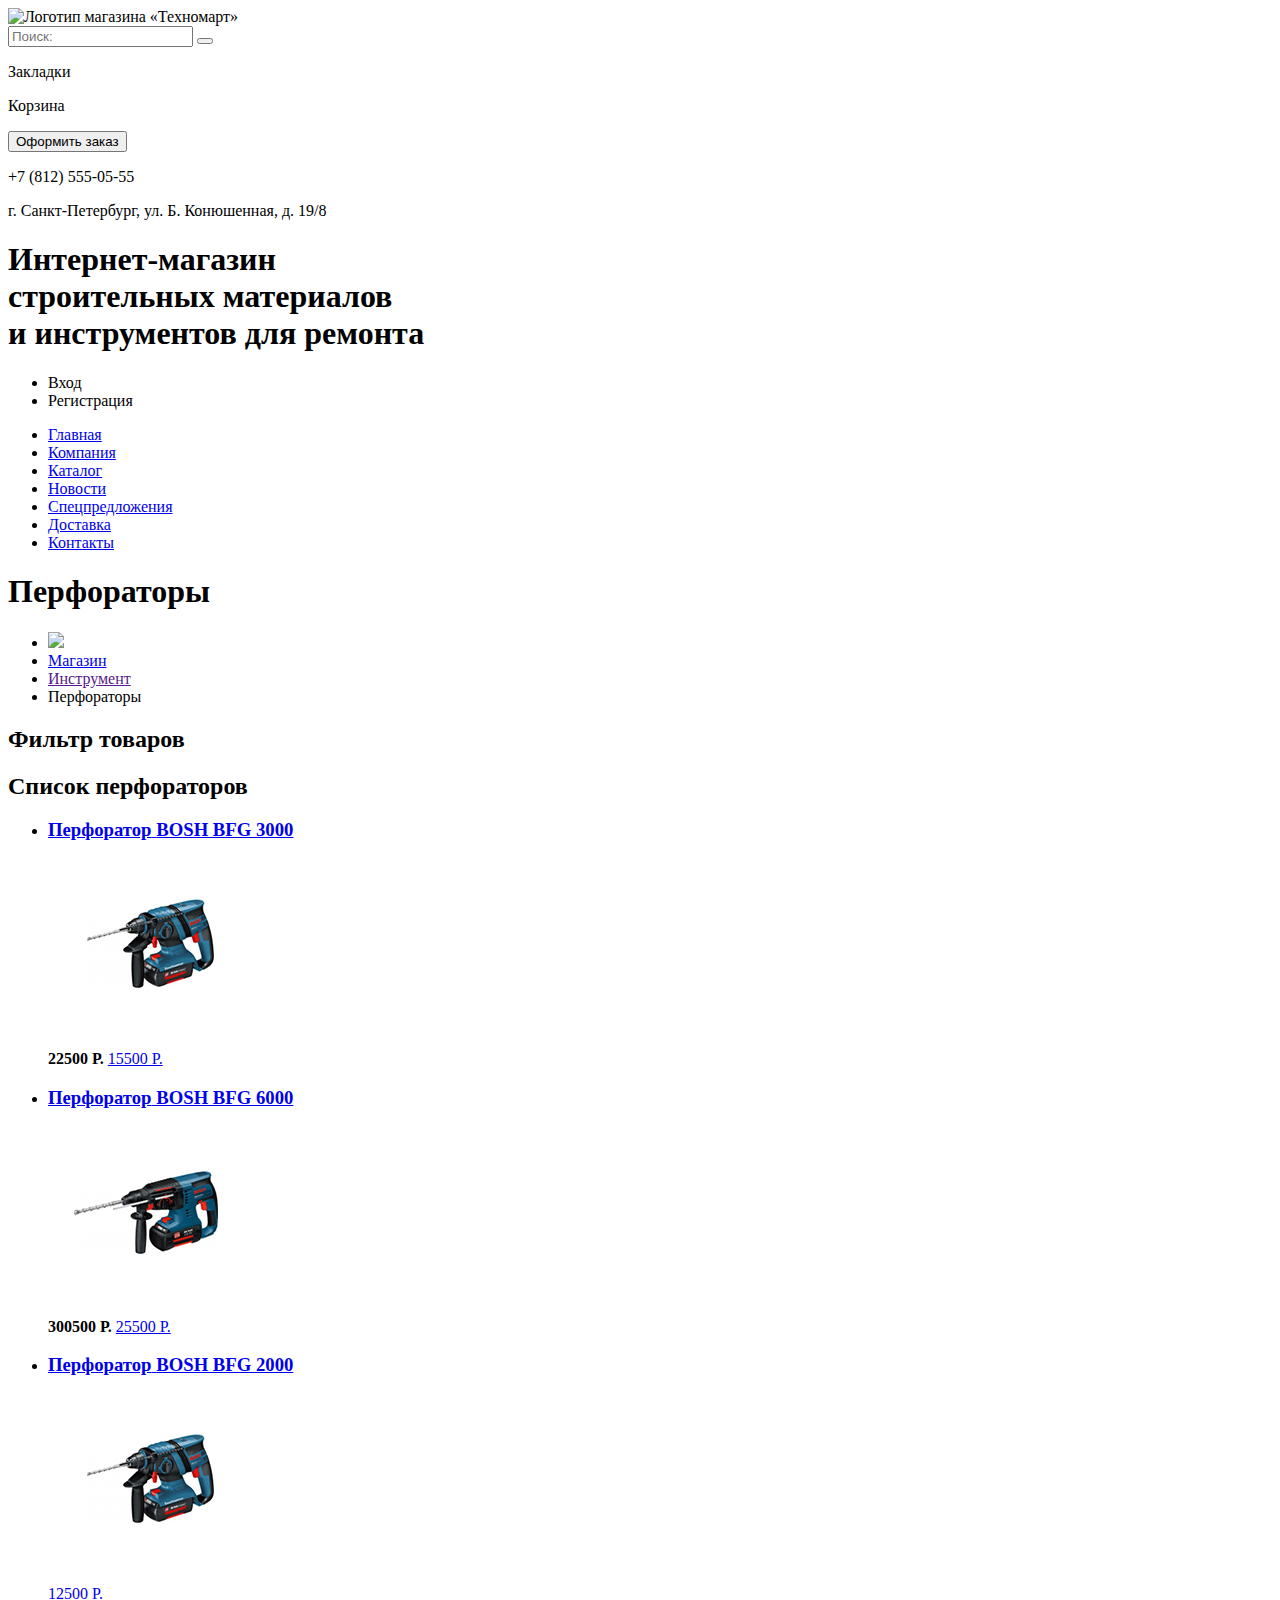
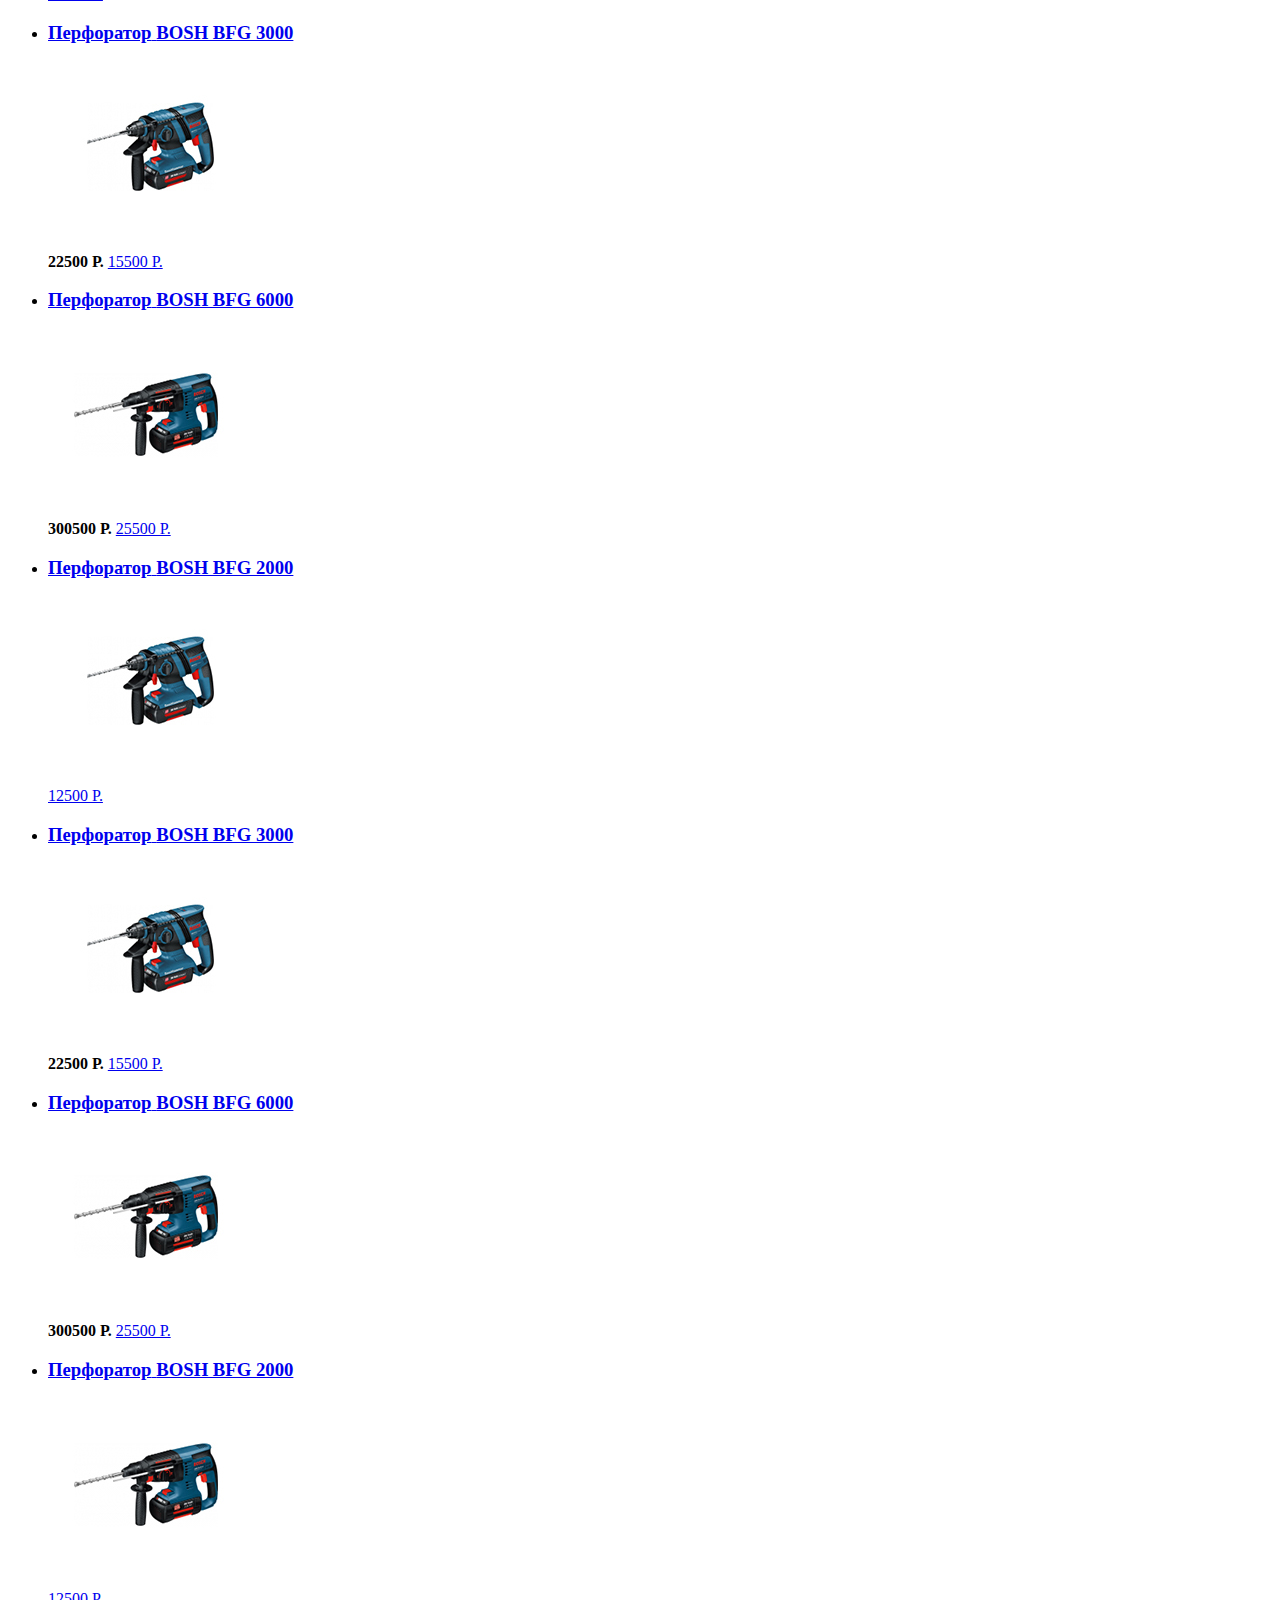
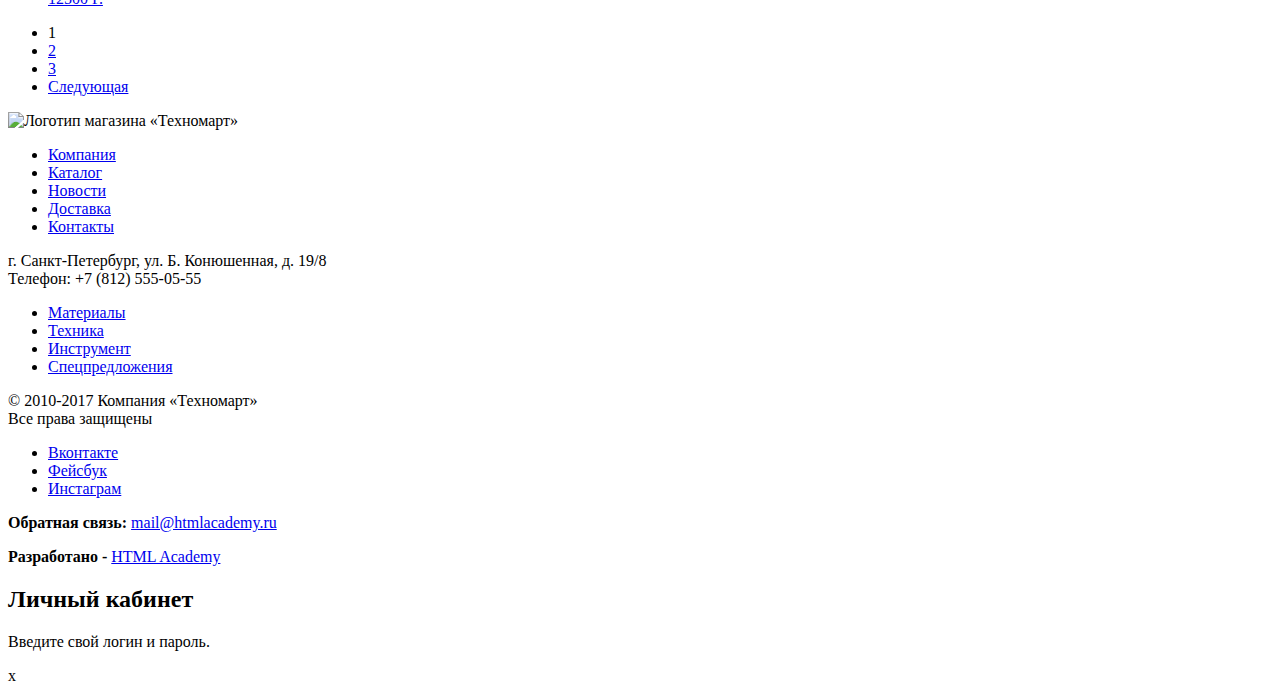
==== catalog.html @ e535b0c1 "Сделал верстку главной и каталога, вытащил изображения из проекта" ====
<!DOCTYPE html>
<html lang="ru">
  <head>
    <meta charset="utf-8">
    <title>HTML Academy: Техномарт</title>
  </head>
  <body>
    <header class="main-header">

      <div class="header-top">
        <a class="main-header-logo">
          <img src="img/index-logo.svg" width="368" height="153" alt="Логотип магазина «Техномарт»">
        </a>
        <form class="search">
          <input type="text" placeholder="Поиск:">
          <button type="submit"></button>
        </form>
        <div class="bookmarks">
          <p>Закладки</p>
        </div>
        <div class="basket">
          <p>Корзина</p>
        </div>
        <div class="order">
          <button>
            Оформить заказ
          </button>
        </div>
      </div>
      <div class="header-bottom">
        <div class="telephone">
          <p>+7 (812) 555-05-55</p>
        </div>
        <div class="address">
          <p>г. Санкт-Петербург, ул. Б. Конюшенная, д. 19/8</p>
        </div>
        <h1 class = "main-header-logo-text">Интернет-магазин<br>строительных материалов<br>и инструментов для ремонта</h1>
        <nav class="main-navigation">
          <ul class="user-navigation">
            <li class="login-link">Вход</li>
            <li class="registration-link">Регистрация</li>
          </ul>
          <ul class="site-navigation">
            <li><a href="index.html">Главная</a></li>
            <li><a href="company.html">Компания</a></li>
            <li><a href="catalog.html">Каталог</a></li>
            <li><a href="news.html">Новости</a></li>
            <li><a href="special-deals.html">Спецпредложения</a></li>
            <li><a href="delivery.html">Доставка</a></li>
            <li><a href="contacts.html">Контакты</a></li>
          </ul>
        </nav>
      </div>
    </header>
    <main class="container">
      <h1 class="page-title">Перфораторы</h1>
      
      <ul class="breadcrumbs">
        <li><a href="index.html"><img src="img/home.svg"></a></li>
        <li><a href="catalog.html">Магазин</a></li>
        <li><a href="">Инструмент</a></li>
        <li class="breadcrumbs-current">Перфораторы</li>
      </ul>
      <section class="filters">
        <h2 class="visually-hidden">Фильтр товаров</h2>
        <!-- Здесь будет форма -->
      </section>
      
      <section class="catalog">
        <h2 class="visually-hidden">Список перфораторов</h2>
        <ul class="catalog-list">
          <li class="catalog-item">
            <h3>
              <a href="catalog-item.html">
                <span class="catalog-category">Перфоратор</span>
                <span class="catalog-item-title">BOSH BFG 3000</span>
              </a>
            </h3>
            <p class="catalog-item-image">
              <a href="catalog-item.html">
                <img src="img/Perforator_1.jpg" width="218" height="170" alt="Перфоратор BOSH BFG 3000">
              </a>
            </p>
            <p class="catalog-item-price">
              <b class="old_price">22500 Р.</b>
              <a class="button" href="#">15500 Р.</a>
            </p>
          </li>
          <li class="catalog-item">
            <h3>
              <a href="catalog-item.html">
                <span class="catalog-category">Перфоратор</span>
                <span class="catalog-item-title">BOSH BFG 6000</span>
              </a>
            </h3>
            <p class="catalog-item-image">
              <a href="catalog-item.html">
                <img src="img/Perforator_2.jpg" width="218" height="170" alt="Перфоратор BOSH BFG 6000">
              </a>
            </p>
            <p class="catalog-item-price">
              <b class="old_price">300500 Р.</b>
              <a class="button" href="#">25500 Р.</a>
            </p>
          </li>
          <li class="catalog-item">
            <h3>
              <a href="catalog-item.html">
                <span class="catalog-category">Перфоратор</span>
                <span class="catalog-item-title">BOSH BFG 2000</span>
              </a>
            </h3>
            <p class="catalog-item-image">
              <a href="catalog-item.html">
                <img src="img/Perforator_3.jpg" width="218" height="170" alt="Перфоратор BOSH BFG 2000">
              </a>
            </p>
            <p class="catalog-item-price">
              <a class="button" href="#">12500 Р.</a>
            </p>
          </li>
          <li class="catalog-item">
            <h3>
              <a href="catalog-item.html">
                <span class="catalog-category">Перфоратор</span>
                <span class="catalog-item-title">BOSH BFG 3000</span>
              </a>
            </h3>
            <p class="catalog-item-image">
              <a href="catalog-item.html">
                <img src="img/Perforator_1.jpg" width="218" height="170" alt="Перфоратор BOSH BFG 3000">
              </a>
            </p>
            <p class="catalog-item-price">
              <b class="old_price">22500 Р.</b>
              <a class="button" href="#">15500 Р.</a>
            </p>
          </li>
          <li class="catalog-item">
            <h3>
              <a href="catalog-item.html">
                <span class="catalog-category">Перфоратор</span>
                <span class="catalog-item-title">BOSH BFG 6000</span>
              </a>
            </h3>
            <p class="catalog-item-image">
              <a href="catalog-item.html">
                <img src="img/Perforator_2.jpg" width="218" height="170" alt="Перфоратор BOSH BFG 6000">
              </a>
            </p>
            <p class="catalog-item-price">
              <b class="old_price">300500 Р.</b>
              <a class="button" href="#">25500 Р.</a>
            </p>
          </li>
          <li class="catalog-item">
            <h3>
              <a href="catalog-item.html">
                <span class="catalog-category">Перфоратор</span>
                <span class="catalog-item-title">BOSH BFG 2000</span>
              </a>
            </h3>
            <p class="catalog-item-image">
              <a href="catalog-item.html">
                <img src="img/Perforator_3.jpg" width="218" height="170" alt="Перфоратор BOSH BFG 2000">
              </a>
            </p>
            <p class="catalog-item-price">
              <a class="button" href="#">12500 Р.</a>
            </p>
          </li>
          <li class="catalog-item">
            <h3>
              <a href="catalog-item.html">
                <span class="catalog-category">Перфоратор</span>
                <span class="catalog-item-title">BOSH BFG 3000</span>
              </a>
            </h3>
            <p class="catalog-item-image">
              <a href="catalog-item.html">
                <img src="img/Perforator_1.jpg" width="218" height="170" alt="Перфоратор BOSH BFG 3000">
              </a>
            </p>
            <p class="catalog-item-price">
              <b class="old_price">22500 Р.</b>
              <a class="button" href="#">15500 Р.</a>
            </p>
          </li>
          <li class="catalog-item">
            <h3>
              <a href="catalog-item.html">
                <span class="catalog-category">Перфоратор</span>
                <span class="catalog-item-title">BOSH BFG 6000</span>
              </a>
            </h3>
            <p class="catalog-item-image">
              <a href="catalog-item.html">
                <img src="img/Perforator_2.jpg" width="218" height="170" alt="Перфоратор BOSH BFG 6000">
              </a>
            </p>
            <p class="catalog-item-price">
              <b class="old_price">300500 Р.</b>
              <a class="button" href="#">25500 Р.</a>
            </p>
          </li>
          <li class="catalog-item">
            <h3>
              <a href="catalog-item.html">
                <span class="catalog-category">Перфоратор</span>
                <span class="catalog-item-title">BOSH BFG 2000</span>
              </a>
            </h3>
            <p class="catalog-item-image">
              <a href="catalog-item.html">
                <img src="img/Perforator_2.jpg" width="218" height="170" alt="Перфоратор BOSH BFG 2000">
              </a>
            </p>
            <p class="catalog-item-price">
              <a class="button" href="#">12500 Р.</a>
            </p>
          </li>
        </ul>
        <ul class="pagination-list">
          <li class="pagination-item pagination-item-current"><a>1</a></li>
          <li class="pagination-item"><a href="#">2</a></li>
          <li class="pagination-item"><a href="#">3</a></li>
          <li class="pagination-item-nextpage"><a href="#">Следующая</a></li>
        </ul>
      </section>
    </main>
    <footer class="main-footer">
      <div class="footer-top">
          <a class="main-header-logo">
            <img src="img/index-logo.svg" width="368" height="153" alt="Логотип магазина «Техномарт»">
          </a>
        <ul class="site-navigation">
          <li><a href="company.html">Компания</a></li>
          <li><a href="catalog.html">Каталог</a></li>
          <li><a href="news.html">Новости</a></li>
          <li><a href="delivery.html">Доставка</a></li>
          <li><a href="contacts.html">Контакты</a></li>
        </ul>
        <p class="footer-contacts">
          г. Санкт-Петербург, ул. Б. Конюшенная, д. 19/8<br>
          Телефон: +7 (812) 555-05-55
        </p>
        <ul class="site-navigation-goods">
          <li><a href="materials.html">Материалы</a></li>
          <li><a href="vehicles.html">Техника</a></li>
          <li><a href="tools.html">Инструмент</a></li>
          <li><a href="special-deals.html">Спецпредложения</a></li>
        </ul>
      </div>
      <div class="footer-bottom">
        <p class="footer-copyright">© 2010-2017 Компания «Техномарт»<br>Все права защищены</p> 
        <div class="footer-social">
          <ul>
            <li><a class="social-button" href="#">Вконтакте</a></li>
            <li><a class="social-button" href="#">Фейсбук</a></li>
            <li><a class="social-button" href="#">Инстаграм</a></li>
          </ul>
        </div>
        <p class="footer-feedback">
          <b>Обратная связь:</b> 
          <a class="button" href="https://htmlacademy.ru">mail@htmlacademy.ru</a>
        </p>
        <p class="footer-copyright">
          <b>Разработано -</b> 
          <a class="button" href="https://htmlacademy.ru">HTML Academy</a>
        </p>
      </div>
    </footer>  

    <section class="modal modal-login">
      <h2>Личный кабинет</h2>
      <p>Введите свой логин и пароль.</p>
      <!-- Здесь будет форма -->
      <span class="modal-close">x</span>
    </section>
  </body>
</html>
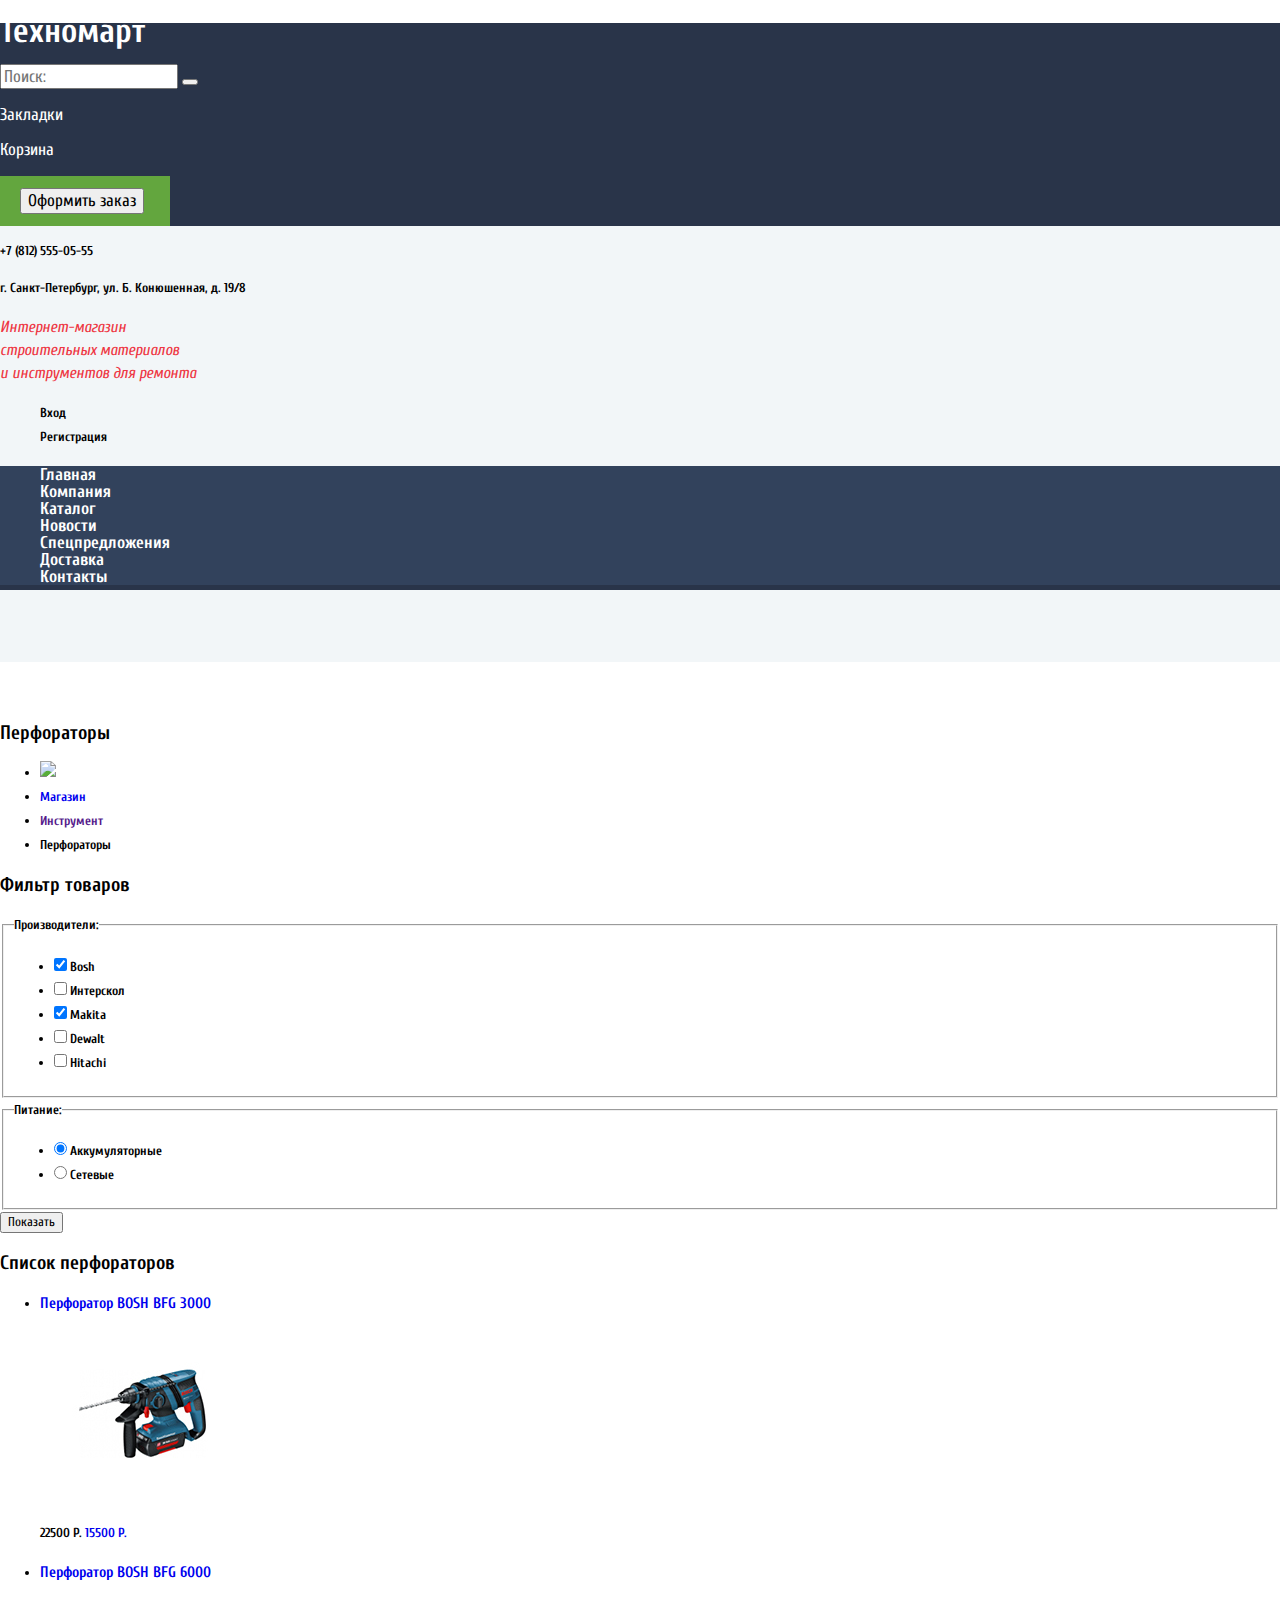
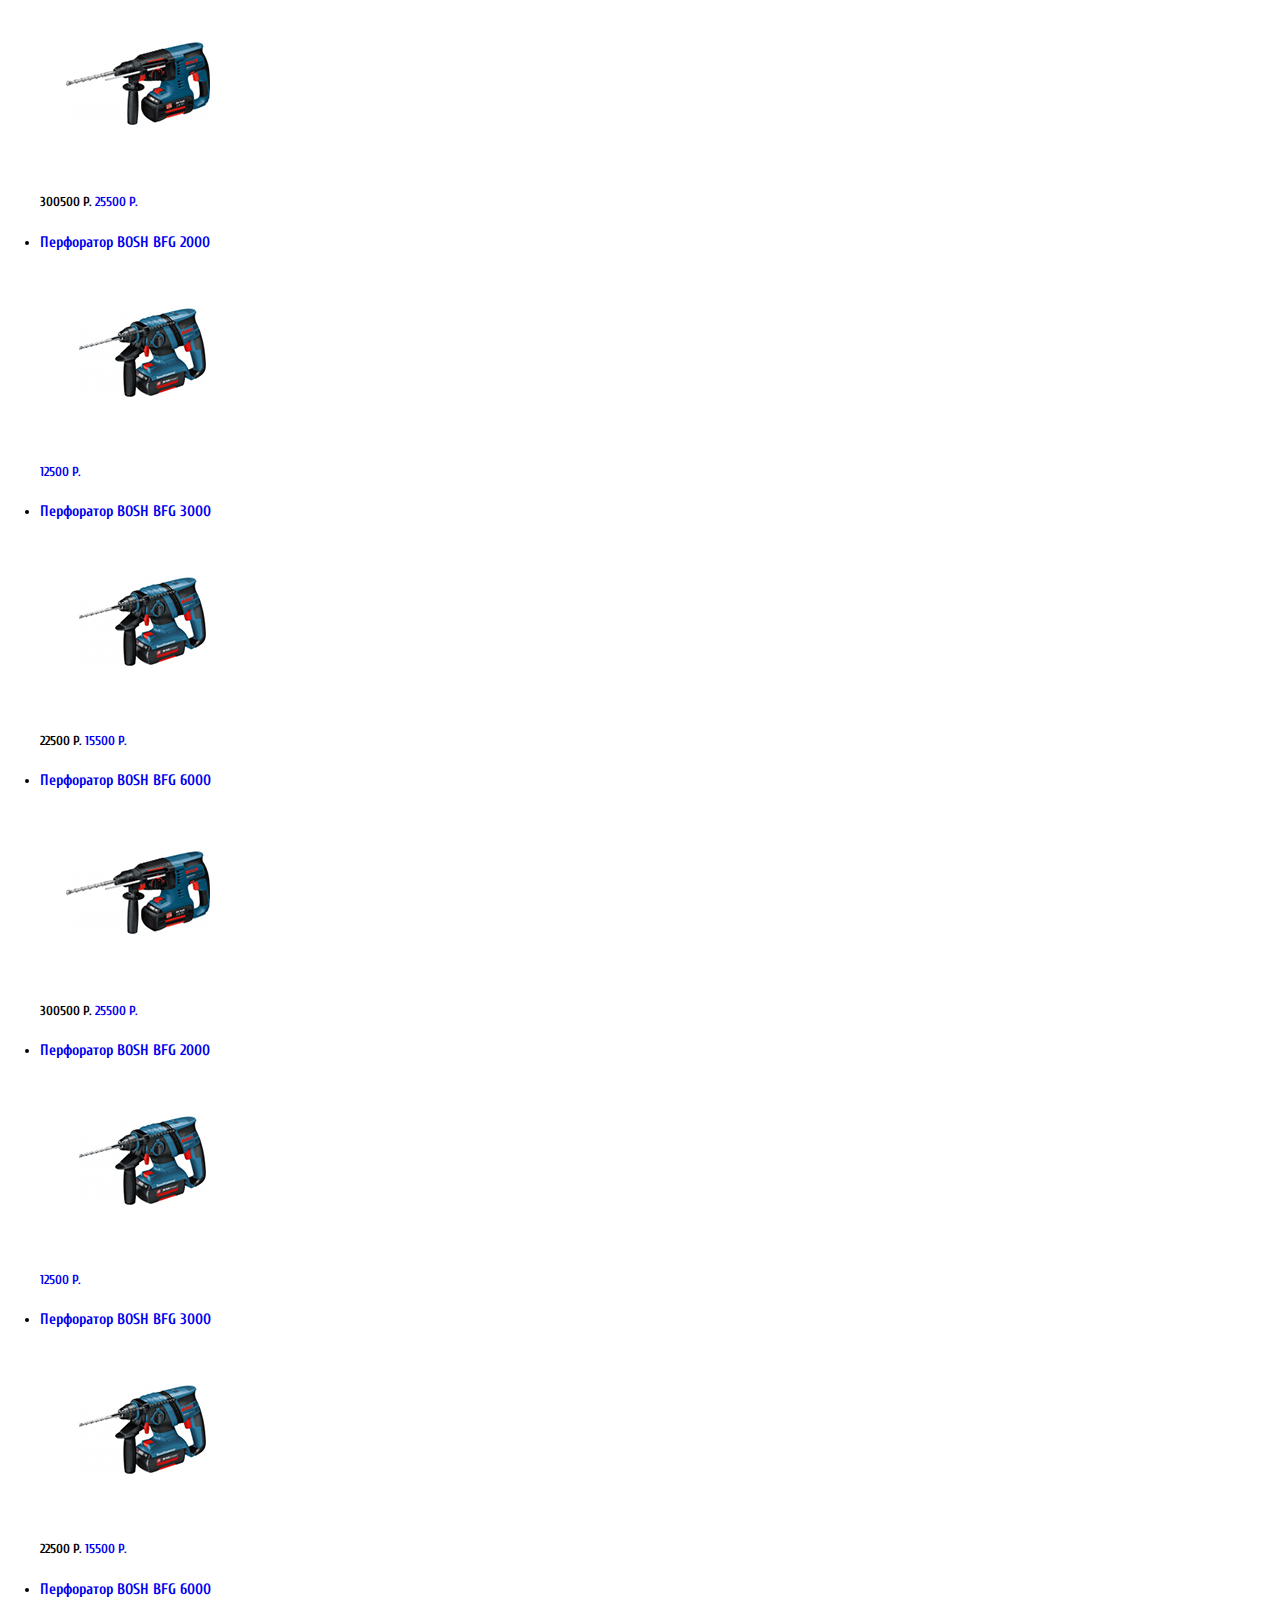
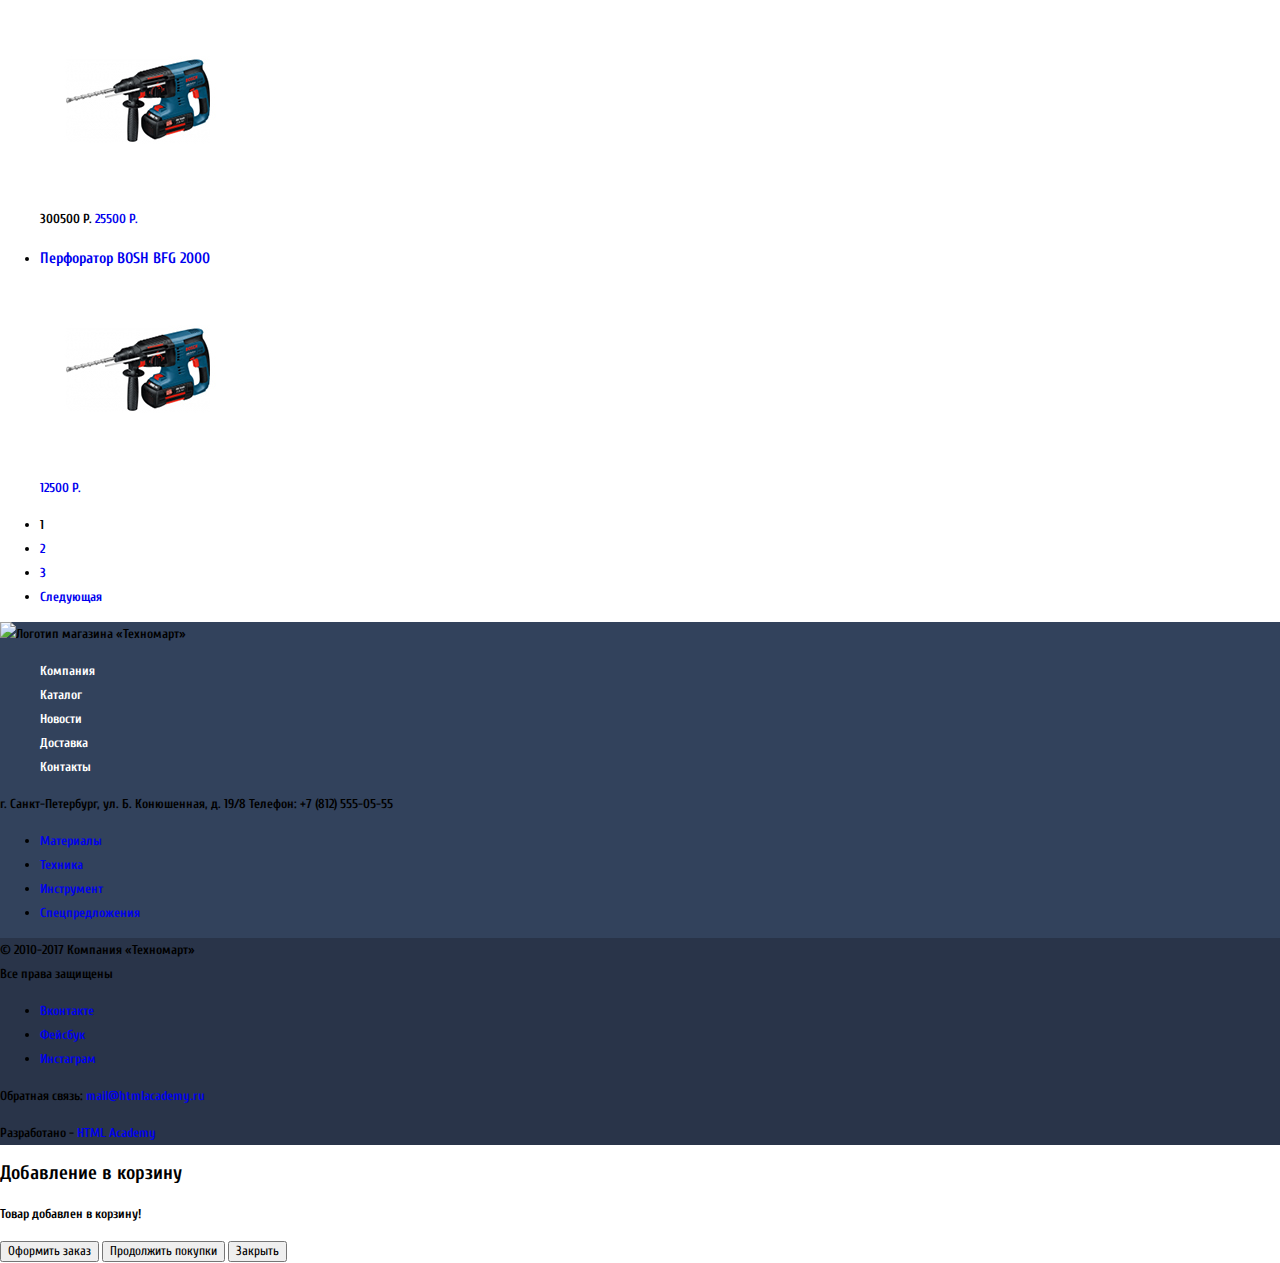
==== commit 852e6fe3: "Делаю Styling" ====
--- a/catalog.html
+++ b/catalog.html
@@ -3,14 +3,18 @@
   <head>
     <meta charset="utf-8">
     <title>HTML Academy: Техномарт</title>
+    <link href="https://fonts.googleapis.com/css?family=Cuprum|PT+Sans" rel="stylesheet">
+    <link href="css/normalize.css" rel="stylesheet">
+    <link href="css/style.css" rel="stylesheet">
   </head>
   <body>
     <header class="main-header">
-
       <div class="header-top">
-        <a class="main-header-logo">
-          <img src="img/index-logo.svg" width="368" height="153" alt="Логотип магазина «Техномарт»">
-        </a>
+        <h1>
+          <a class="main-header-logo">
+          Техномарт
+          </a>
+        </h1>
         <form class="search">
           <input type="text" placeholder="Поиск:">
           <button type="submit"></button>
@@ -28,18 +32,15 @@
         </div>
       </div>
       <div class="header-bottom">
-        <div class="telephone">
-          <p>+7 (812) 555-05-55</p>
-        </div>
-        <div class="address">
-          <p>г. Санкт-Петербург, ул. Б. Конюшенная, д. 19/8</p>
-        </div>
-        <h1 class = "main-header-logo-text">Интернет-магазин<br>строительных материалов<br>и инструментов для ремонта</h1>
+        <p>+7 (812) 555-05-55</p>
+        <p>г. Санкт-Петербург, ул. Б. Конюшенная, д. 19/8</p>
+      </div>
+        <p class = "main-header-logo-text">Интернет-магазин<br>строительных материалов<br>и инструментов для ремонта</p>
+        <ul class="user-navigation">
+          <li class="login-link">Вход</li>
+          <li class="registration-link">Регистрация</li>
+        </ul>
         <nav class="main-navigation">
-          <ul class="user-navigation">
-            <li class="login-link">Вход</li>
-            <li class="registration-link">Регистрация</li>
-          </ul>
           <ul class="site-navigation">
             <li><a href="index.html">Главная</a></li>
             <li><a href="company.html">Компания</a></li>
@@ -53,7 +54,7 @@
       </div>
     </header>
     <main class="container">
-      <h1 class="page-title">Перфораторы</h1>
+      <h2 class="page-title">Перфораторы</h2>
       
       <ul class="breadcrumbs">
         <li><a href="index.html"><img src="img/home.svg"></a></li>
@@ -63,7 +64,49 @@
       </ul>
       <section class="filters">
         <h2 class="visually-hidden">Фильтр товаров</h2>
-        <!-- Здесь будет форма -->
+        <form class="filter" method="get" action="https://echo.htmlacademy.ru">
+          <fieldset>
+            <legend>Производители:</legend>
+            <ul>
+              <li class="filter-option">
+                <input class="visually-hidden filter-input filter-input-checkbox" type="checkbox" name="Bosh" id="filter-Bosh" checked>
+                <label for="filter-Bosh">Bosh</label>
+              </li>
+              <li class="filter-option">
+                <input class="visually-hidden filter-input filter-input-checkbox" type="checkbox" name="Интерскол" id="filter-Интерскол">
+                <label for="filter-Интерскол">Интерскол</label>
+              </li>
+              <li class="filter-option">
+                <input class="visually-hidden filter-input filter-input-checkbox" type="checkbox" name="Makita" id="filter-Makita" checked>
+                <label for="filter-Makita">Makita</label>
+              </li>
+              <li class="filter-option">
+                <input class="visually-hidden filter-input filter-input-checkbox" type="checkbox" name="Dewalt" id="filter-Dewalt">
+                <label for="filter-Dewalt">Dewalt</label>
+              </li>
+              <li class="filter-option">
+                <input class="visually-hidden filter-input filter-input-checkbox" type="checkbox" name="Hitachi" id="filter-Hitachi">
+                <label for="filter-Hitachi">Hitachi</label>
+              </li>
+            </ul>
+          </fieldset>
+          <fieldset>
+            <legend>Питание:</legend>
+            <ul>
+              <li class="filter-option">
+                <input class="visually-hidden filter-input filter-input-radio" type="radio" name="power-source" value="battery" id="filter-battery" checked>
+                <label for="filter-battery">Аккумуляторные</label>
+              </li>
+              <li class="filter-option">
+                <input class="visually-hidden filter-input filter-input-radio" type="radio" name="power-source" value="wired" id="filter-wired">
+                <label for="filter-wired">Сетевые</label>
+              </li>
+            </ul>
+          </fieldset>
+          <button type="submit" class="filter-button button">
+            Показать
+          </button>
+        </form>
       </section>
       
       <section class="catalog">
@@ -240,8 +283,10 @@
           <li><a href="delivery.html">Доставка</a></li>
           <li><a href="contacts.html">Контакты</a></li>
         </ul>
+      </div>
+      <div class="footer-middle">
         <p class="footer-contacts">
-          г. Санкт-Петербург, ул. Б. Конюшенная, д. 19/8<br>
+          г. Санкт-Петербург, ул. Б. Конюшенная, д. 19/8
           Телефон: +7 (812) 555-05-55
         </p>
         <ul class="site-navigation-goods">
@@ -262,21 +307,23 @@
         </div>
         <p class="footer-feedback">
           <b>Обратная связь:</b> 
-          <a class="button" href="https://htmlacademy.ru">mail@htmlacademy.ru</a>
+          <a class="link" href="https://htmlacademy.ru">mail@htmlacademy.ru</a>
         </p>
         <p class="footer-copyright">
           <b>Разработано -</b> 
-          <a class="button" href="https://htmlacademy.ru">HTML Academy</a>
+          <a class="link" href="https://htmlacademy.ru">HTML Academy</a>
         </p>
       </div>
     </footer>  
-
-    <section class="modal modal-login">
-      <h2>Личный кабинет</h2>
-      <p>Введите свой логин и пароль.</p>
-      <!-- Здесь будет форма -->
-      <span class="modal-close">x</span>
+    
+    <section class="basket-added">
+      <h2 class="visually-hidden">Добавление в корзину</h2>
+      <p>Товар добавлен в корзину!</p>
+      <button class="button" type="button">Оформить заказ</button>
+      <button class="button" type="button">Продолжить покупки</button>
+      <button class="modal-close" type="button">Закрыть</button>
     </section>
+    
   </body>
 </html>
 
--- a/css/style.css
+++ b/css/style.css
@@ -0,0 +1,138 @@
+body {
+    margin: 0;
+    padding: 0;
+  
+    font-family: "Cuprum", Arial, sans-serif;
+    font-size: 13px;
+    line-height: 24px;
+    font-weight: 700;
+    color:#000000;
+
+    background-color: #ffffff;
+    background-position: top center;
+    background-repeat: no-repeat;
+}
+
+a {
+    text-decoration: none;
+}
+
+.main-header{
+    background-color: #f2f6f8;
+    margin-bottom: 59px;
+    padding-bottom: 60px;  
+}
+.header-top{
+    width: 100%;
+    background-color: #293449;
+    
+    font-size: 17px;
+    line-height: 18px;
+    color: #ffffff;
+}
+.header-top a, .header-top form, .header-top label, .header-top .header-upper-search {
+    box-sizing: border-box;
+    display: inline-block;
+    vertical-align: top;
+}
+.header-logo{
+    width: 220px;
+    background-color: #ee3643;
+    box-shadow: #ca2c37 0 5px 0 0;
+    padding: 8px 50px 8px 52px;
+
+    font-family: "Cuprum", Arial, sans-serif;
+    font-size: 24px;
+    line-height: 26px;
+    font-weight: 700;
+    color: #fff;
+    text-transform: uppercase;
+    text-decoration: none;
+}
+.order{
+    width: 150px;
+    padding-top: 12px;
+    padding-bottom: 12px;
+    padding-left: 20px;
+    background-color: #63a63e;
+}
+.bookmarks, .basket, .order{
+    font-family: "Cuprum", Arial, sans-serif;
+    font-size: 17px;
+    line-height: 18px;
+    font-weight: 400;
+    color: #fff;
+    text-decoration: none;
+}
+.main-header-logo-text{
+    font-family: "Cuprum", Arial, sans-serif;
+    font-size: 16px;
+    font-style: italic;
+    line-height: 23px;
+    font-weight: 400;
+    color: #ee3643;
+    text-decoration: none;
+}
+.main-navigation {
+    font-size: 17px;
+    line-height: 17px;
+    color: #ffffff;
+    background-color: #32425c;
+    box-shadow: #293449 0 5px 0 0;
+}
+
+.site-navigation,
+.user-navigation,
+.footer-site-navigation {
+  list-style: none;
+}
+
+.site-navigation a,
+.user-navigation a,
+.footer-site-navigation a{
+  color: #ffffff;
+}
+
+.site-navigation a:hover,
+.site-navigation a:focus,
+.user-navigation a:hover,
+.user-navigation a:focus {
+  background-color: #293449;
+}
+.footer-logo{
+    float: left;
+    width: 220px;
+    padding-top: 19px;
+    padding-bottom: 15px;
+    text-align: center;
+    background-color: #ee3643;
+    box-shadow: #ca2c37 0 5px 0 0;
+
+    font-family: "Cuprum", Arial, sans-serif;
+    font-size: 30px;
+    line-height: 30px;
+    font-weight: 700;
+    color: #fff;
+    text-decoration: none;
+    text-transform: uppercase;
+}
+.main-footer{
+    background-color: #32425c;
+}
+.footer-site-navigation{
+    float: right;
+    width: 600px;
+    font-size:18px;
+    padding-top: 39px;
+}
+.footer-site-navigation a{
+    font-family: "Cuprum",sans-serif,Arial;
+    font-size: 18px;
+    line-height: 24px;
+    font-weight: 400;
+    color: #fff;
+    text-decoration: none;
+}
+.footer-bottom{
+    background-color: #293449;
+}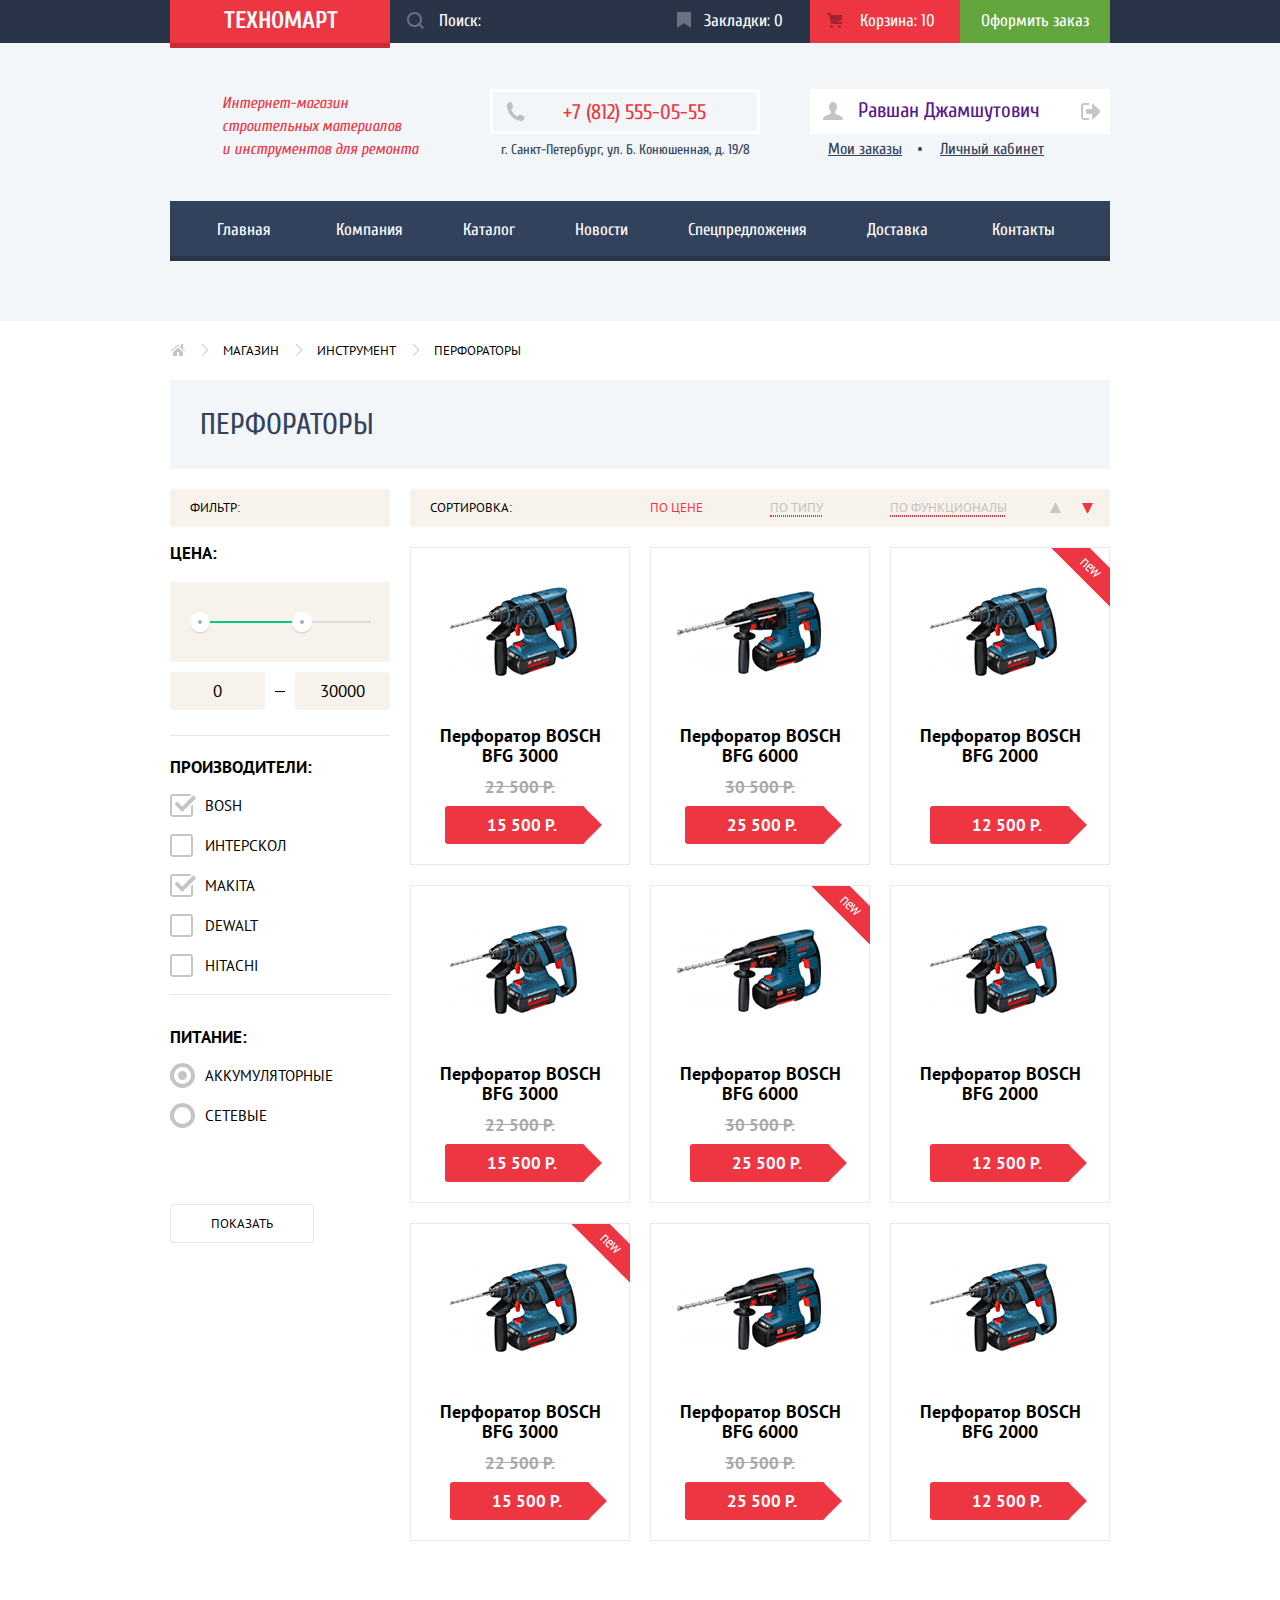
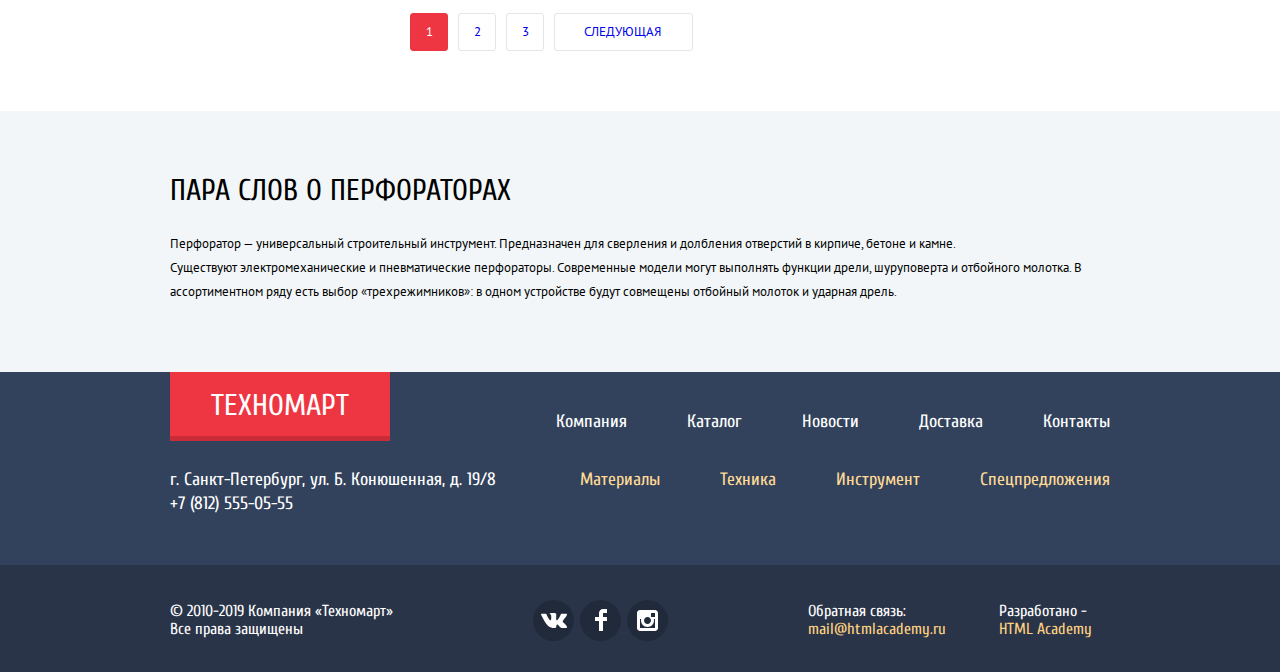
==== commit 292f41ea: "Reworked my project for the exam" ====
--- a/catalog.html
+++ b/catalog.html
@@ -3,280 +3,304 @@
   <head>
     <meta charset="utf-8">
     <title>HTML Academy: Техномарт</title>
-    <link href="https://fonts.googleapis.com/css?family=Cuprum|PT+Sans" rel="stylesheet">
+    <link href="https://fonts.googleapis.com/css?family=Cuprum:400,700&amp;subset=cyrillic" rel="stylesheet">
+    <link href="https://fonts.googleapis.com/css?family=PT+Sans:400,700&amp;subset=cyrillic" rel="stylesheet">
     <link href="css/normalize.css" rel="stylesheet">
     <link href="css/style.css" rel="stylesheet">
   </head>
   <body>
-    <header class="main-header">
-      <div class="header-top">
-        <h1>
-          <a class="main-header-logo">
-          Техномарт
-          </a>
-        </h1>
-        <form class="search">
-          <input type="text" placeholder="Поиск:">
-          <button type="submit"></button>
-        </form>
-        <div class="bookmarks">
-          <p>Закладки</p>
-        </div>
-        <div class="basket">
-          <p>Корзина</p>
-        </div>
-        <div class="order">
-          <button>
-            Оформить заказ
-          </button>
-        </div>
-      </div>
-      <div class="header-bottom">
-        <p>+7 (812) 555-05-55</p>
-        <p>г. Санкт-Петербург, ул. Б. Конюшенная, д. 19/8</p>
-      </div>
-        <p class = "main-header-logo-text">Интернет-магазин<br>строительных материалов<br>и инструментов для ремонта</p>
-        <ul class="user-navigation">
-          <li class="login-link">Вход</li>
-          <li class="registration-link">Регистрация</li>
-        </ul>
-        <nav class="main-navigation">
-          <ul class="site-navigation">
-            <li><a href="index.html">Главная</a></li>
-            <li><a href="company.html">Компания</a></li>
-            <li><a href="catalog.html">Каталог</a></li>
-            <li><a href="news.html">Новости</a></li>
-            <li><a href="special-deals.html">Спецпредложения</a></li>
-            <li><a href="delivery.html">Доставка</a></li>
-            <li><a href="contacts.html">Контакты</a></li>
-          </ul>
-        </nav>
-      </div>
-    </header>
-    <main class="container">
-      <h2 class="page-title">Перфораторы</h2>
-      
-      <ul class="breadcrumbs">
-        <li><a href="index.html"><img src="img/home.svg"></a></li>
+   <header class="main-header catalog-header">
+     <div class="header-top-wrapper">
+       <div class="header-top container">
+         <a href="index.html" class="header-logo">Техномарт</a>
+         <form class="search">
+           <input type="text" placeholder="Поиск:">
+           <svg version="1.1" xmlns="http://www.w3.org/2000/svg" width="17px"
+                height="17px" viewBox="0 0 17 17">
+               <path d="M17,15.586l-3.542-3.542C14.421,10.782,15,9.21,15,7.5C15,3.358,11.643,0,7.5,0C3.358,0,0,3.358,0,7.5
+                 C0,11.643,3.358,15,7.5,15c1.71,0,3.282-0.579,4.544-1.542L15.586,17L17,15.586z M2,7.5C2,4.467,4.467,2,7.5,2
+                 C10.532,2,13,4.467,13,7.5c0,3.032-2.468,5.5-5.5,5.5C4.467,13,2,10.532,2,7.5z"/>            
+             </svg>
+           <button class="visually-hidden" type="submit"></button>
+         </form>
+         <a href="#" class="bookmarks">Закладки: 0</a>
+         <a href="#" class="basket basket-full">Корзина: 10</a>
+         <a href="#" class="order">Оформить заказ</a>
+       </div>
+     </div>
+
+     <div class="header-middle container">
+       <div class="container-middle">
+         <h1 class="header-logo-text">
+           Интернет-магазин<br>строительных материалов<br>и инструментов для ремонта
+         </h1>
+       </div>
+       <div class="container-middle contacts">
+         <a class="phone-number">+7 (812) 555-05-55</a>
+         <p class="adress">г. Санкт-Петербург, ул. Б. Конюшенная, д. 19/8</p>
+       </div>
+       
+       <ul class="user-navigation">
+         <li class="profile-link">
+           <div class="profile-link-wrapper">
+               <a href="" class="profile-name">
+                 Равшан Джамшутович
+               </a>
+               <a href="" class="exit-btn"><span class="visually-hidden">Выйти</span></a>
+           </div>
+           <a href="" class="profile-page-link">Мои заказы</a>
+           <a href="" class="profile-page-link">Личный кабинет</a>
+         </li>
+       </ul>       
+     </div>
+
+     <nav class="main-navigation container">
+       <ul class="site-navigation ">
+         <li><a href="index.html">Главная</a></li>
+         <li><a href="company.html">Компания</a></li>
+         <li><a href="catalog.html">Каталог</a></li>
+         <li><a href="news.html">Новости</a></li>
+         <li><a href="special-deals.html">Спецпредложения</a></li>
+         <li><a href="delivery.html">Доставка</a></li>
+         <li><a href="contacts.html">Контакты</a></li>
+       </ul>
+     </nav>
+   </header>
+
+    <main class="catalog-page">      
+      <ul class="breadcrumbs container">
+        <li><a href="index.html"><img src="img/icon-home.svg" alt=""></a></li>
         <li><a href="catalog.html">Магазин</a></li>
         <li><a href="">Инструмент</a></li>
         <li class="breadcrumbs-current">Перфораторы</li>
       </ul>
-      <section class="filters">
-        <h2 class="visually-hidden">Фильтр товаров</h2>
-        <form class="filter" method="get" action="https://echo.htmlacademy.ru">
-          <fieldset>
-            <legend>Производители:</legend>
-            <ul>
-              <li class="filter-option">
-                <input class="visually-hidden filter-input filter-input-checkbox" type="checkbox" name="Bosh" id="filter-Bosh" checked>
-                <label for="filter-Bosh">Bosh</label>
-              </li>
-              <li class="filter-option">
-                <input class="visually-hidden filter-input filter-input-checkbox" type="checkbox" name="Интерскол" id="filter-Интерскол">
-                <label for="filter-Интерскол">Интерскол</label>
-              </li>
-              <li class="filter-option">
-                <input class="visually-hidden filter-input filter-input-checkbox" type="checkbox" name="Makita" id="filter-Makita" checked>
-                <label for="filter-Makita">Makita</label>
-              </li>
-              <li class="filter-option">
-                <input class="visually-hidden filter-input filter-input-checkbox" type="checkbox" name="Dewalt" id="filter-Dewalt">
-                <label for="filter-Dewalt">Dewalt</label>
-              </li>
-              <li class="filter-option">
-                <input class="visually-hidden filter-input filter-input-checkbox" type="checkbox" name="Hitachi" id="filter-Hitachi">
-                <label for="filter-Hitachi">Hitachi</label>
+
+      <h1 class="page-title">Перфораторы</h1>
+
+      <div class="catalog-content-wrapper container">
+          <section class="filters">
+            <h2>Фильтр:</h2>
+            <form class="filter" method="get" action="https://echo.htmlacademy.ru">
+
+              <fieldset class="price-options">
+                <h3>Цена:</h3>         
+                <div class="price-range-wrapper">
+                    <div class="price-range-scale-bg"></div>
+                    <div class="price-range-scale"></div>
+                </div>
+                <div class="price-input-wrapper">
+                    <input type="text" name="price-start" value="" placeholder="0">
+                    <span></span>
+                    <input type="text" name="price-end" value="" placeholder="30000">
+                </div>
+              </fieldset>
+
+              <fieldset class="manufactures">
+                <h3>Производители:</h3>
+                <ul>
+                  <li class="filter-option">
+                    <input class="filter-input filter-input-checkbox" type="checkbox" name="manufacturer" value="Bosh" id="filter-bosh" checked>
+                    <label for="filter-bosh">Bosh</label>
+                  </li>
+                  <li class="filter-option">
+                    <input class="filter-input filter-input-checkbox" type="checkbox" name="manufacturer" value="interskol" id="filter-interskol">
+                    <label for="filter-interskol">Интерскол</label>
+                  </li>
+                  <li class="filter-option">
+                    <input class="filter-input filter-input-checkbox" type="checkbox" name="manufacturer" value="makita" id="filter-makita" checked>
+                    <label for="filter-makita">Makita</label>
+                  </li>
+                  <li class="filter-option">
+                    <input class="filter-input filter-input-checkbox" type="checkbox" name="manufacturer" value="dewalt" id="filter-dewalt">
+                    <label for="filter-dewalt">Dewalt</label>
+                  </li>
+                  <li class="filter-option">
+                    <input class="filter-input filter-input-checkbox" type="checkbox" name="manufacturer" value="hitachi" id="filter-hitachi">
+                    <label for="filter-hitachi">Hitachi</label>
+                  </li>
+                </ul>
+              </fieldset>
+              <fieldset>
+                <h3>Питание:</h3>
+                <ul>
+                  <li class="filter-option">
+                    <input class="visually-hidden filter-input filter-input-radio" type="radio" name="power-source" value="battery" id="filter-battery" checked>
+                    <label for="filter-battery">Аккумуляторные</label>
+                  </li>
+                  <li class="filter-option">
+                    <input class="visually-hidden filter-input filter-input-radio" type="radio" name="power-source" value="wired" id="filter-wired">
+                    <label for="filter-wired">Сетевые</label>
+                  </li>
+                </ul>
+              </fieldset>
+              <button type="submit" class="filter-button button">
+                Показать
+              </button>
+            </form>
+          </section>
+          
+          <section class="catalog">
+            <h2 class="visually-hidden">Список перфораторов</h2>
+            <div class="sorting-catalog">
+                <h3>Сортировка:</h3>
+                <ul class="sorting-by-type">
+                    <li>
+                        <input type="radio" name="sorting-by-type" value="price" id="sort-price" checked>
+                        <label for="sort-price">По цене</label>
+                    </li>
+                    <li>
+                        <input type="radio" name="sorting-by-type" value="type" id="sort-type">
+                        <label for="sort-type">По типу</label>
+                    </li>
+                    <li>
+                        <input type="radio" name="sorting-by-type" value="function" id="sort-function">
+                        <label for="sort-function">По функционалы</label>
+                    </li>
+                </ul>
+                <ul class="sorting-by-less-more">
+                    <li>
+                        <input type="radio" name="sorting-by-less-more" value="more" id="sort-more" class="more-btn" checked>
+                        <label for="sort-more"><span class="visually-hidden">По увеличению</span></label>
+                    </li>
+                    <li>
+                        <input type="radio" name="sorting-by-less-more" value="less" id="sort-less" class="less-btn" checked>
+                        <label for="sort-less"><span class="visually-hidden">По уменьшению</span></label>
+                    </li>
+                </ul>
+            </div>
+            <ul class="catalog-list">
+              <li class="catalog-item">
+                <figure class="catalog-item-image">
+                    <img src="img/catalog-item-bfg-3000.jpg" width="218" height="170" alt="Перфоратор Bosch BFG 3000">
+                </figure>
+                <div class="catalog-item-buttons">
+                    <a href="#" class="catalog-button catalog-item-buy">Купить</a>
+                    <a href="#" class="catalog-button catalog-item-bookmark">В закладки</a>
+                </div>
+                <p class="catalog-item-vendor">Перфоратор BOSCH <br> BFG 3000</p>
+                <p class="catalog-item-price">22 500 Р.</p>
+                <p class="catalog-item-discount">15 500 Р.</p>
+              </li>
+              <li class="catalog-item">
+                <figure class="catalog-item-image">
+                    <img src="img/catalog-item-bfg-6000.jpg" width="218" height="170" alt="Перфоратор Bosch BFG 6000">
+                </figure>
+                <div class="catalog-item-buttons">
+                    <a href="#" class="catalog-button catalog-item-buy">Купить</a>
+                    <a href="#" class="catalog-button catalog-item-bookmark">В закладки</a>
+                </div>
+                <p class="catalog-item-vendor">Перфоратор BOSCH <br> BFG 6000</p>
+                <p class="catalog-item-price">30 500 Р.</p>
+                <p class="catalog-item-discount">25 500 Р.</p>
+              </li>
+              <li class="catalog-item new-item without-discount">
+                <figure class="catalog-item-image">
+                    <img src="img/catalog-item-bfg-2000.jpg" width="218" height="170" alt="Перфоратор Bosch BFG 2000">
+                </figure>
+                <div class="catalog-item-buttons">
+                    <a href="#" class="catalog-button catalog-item-buy">Купить</a>
+                    <a href="#" class="catalog-button catalog-item-bookmark">В закладки</a>
+                </div>
+                <p class="catalog-item-vendor">Перфоратор BOSCH <br> BFG 2000</p>
+                <p class="catalog-item-discount">12 500 Р.</p>
+              </li>
+              <li class="catalog-item">
+                <figure class="catalog-item-image">
+                    <img src="img/catalog-item-bfg-3000.jpg" width="218" height="170" alt="Перфоратор Bosch BFG 3000">
+                </figure>
+                <div class="catalog-item-buttons">
+                    <a href="#" class="catalog-button catalog-item-buy">Купить</a>
+                    <a href="#" class="catalog-button catalog-item-bookmark">В закладки</a>
+                </div>
+                <p class="catalog-item-vendor">Перфоратор BOSCH <br> BFG 3000</p>
+                <p class="catalog-item-price">22 500 Р.</p>
+                <p class="catalog-item-discount">15 500 Р.</p>
+              </li>
+              <li class="catalog-item new-item">
+                <figure class="catalog-item-image">
+                    <img src="img/catalog-item-bfg-6000.jpg" width="218" height="170" alt="Перфоратор Bosch BFG 6000">
+                </figure>
+                <div class="catalog-item-buttons">
+                    <a href="#" class="catalog-button catalog-item-buy">Купить</a>
+                    <a href="#" class="catalog-button catalog-item-bookmark">В закладки</a>
+                </div>
+                <p class="catalog-item-vendor">Перфоратор BOSCH <br> BFG 6000</p>
+                <p class="catalog-item-price">30 500 Р.</p>
+                <p class="catalog-item-discount">25 500 Р.</p>
+              </li>
+              <li class="catalog-item without-discount">
+                <figure class="catalog-item-image">
+                    <img src="img/catalog-item-bfg-2000.jpg" width="218" height="170" alt="Перфоратор Bosch BFG 2000">
+                </figure>
+                <div class="catalog-item-buttons">
+                    <a href="#" class="catalog-button catalog-item-buy">Купить</a>
+                    <a href="#" class="catalog-button catalog-item-bookmark">В закладки</a>
+                </div>
+                <p class="catalog-item-vendor">Перфоратор BOSCH <br> BFG 2000</p>
+                <p class="catalog-item-discount">12 500 Р.</p>
+              </li>
+              <li class="catalog-item new-item">
+                <figure class="catalog-item-image">
+                    <img src="img/catalog-item-bfg-3000.jpg" width="218" height="170" alt="Перфоратор Bosch BFG 3000">
+                </figure>
+                <div class="catalog-item-buttons">
+                    <a href="#" class="catalog-button catalog-item-buy">Купить</a>
+                    <a href="#" class="catalog-button catalog-item-bookmark">В закладки</a>
+                </div>
+                <p class="catalog-item-vendor">Перфоратор BOSCH <br> BFG 3000</p>
+                <p class="catalog-item-price">22 500 Р.</p>
+                <p class="catalog-item-discount">15 500 Р.</p>
+              </li>
+              <li class="catalog-item">
+                <figure class="catalog-item-image">
+                    <img src="img/catalog-item-bfg-6000.jpg" width="218" height="170" alt="Перфоратор Bosch BFG 6000">
+                </figure>
+                <div class="catalog-item-buttons">
+                    <a href="#" class="catalog-button catalog-item-buy">Купить</a>
+                    <a href="#" class="catalog-button catalog-item-bookmark">В закладки</a>
+                </div>
+                <p class="catalog-item-vendor">Перфоратор BOSCH <br> BFG 6000</p>
+                <p class="catalog-item-price">30 500 Р.</p>
+                <p class="catalog-item-discount">25 500 Р.</p>
+              </li>
+              <li class="catalog-item without-discount">
+                <figure class="catalog-item-image">
+                    <img src="img/catalog-item-bfg-2000.jpg" width="218" height="170" alt="Перфоратор Bosch BFG 2000">
+                </figure>
+                <div class="catalog-item-buttons">
+                    <a href="#" class="catalog-button catalog-item-buy">Купить</a>
+                    <a href="#" class="catalog-button catalog-item-bookmark">В закладки</a>
+                </div>
+                <p class="catalog-item-vendor">Перфоратор BOSCH <br> BFG 2000</p>
+                <p class="catalog-item-discount">12 500 Р.</p>
               </li>
             </ul>
-          </fieldset>
-          <fieldset>
-            <legend>Питание:</legend>
-            <ul>
-              <li class="filter-option">
-                <input class="visually-hidden filter-input filter-input-radio" type="radio" name="power-source" value="battery" id="filter-battery" checked>
-                <label for="filter-battery">Аккумуляторные</label>
-              </li>
-              <li class="filter-option">
-                <input class="visually-hidden filter-input filter-input-radio" type="radio" name="power-source" value="wired" id="filter-wired">
-                <label for="filter-wired">Сетевые</label>
-              </li>
+            <ul class="pagination-list">
+              <li class="pagination-item pagination-item-current"><a>1</a></li>
+              <li class="pagination-item"><a href="#">2</a></li>
+              <li class="pagination-item"><a href="#">3</a></li>
+              <li class="pagination-item pagination-item-nextpage"><a href="#">Следующая</a></li>
             </ul>
-          </fieldset>
-          <button type="submit" class="filter-button button">
-            Показать
-          </button>
-        </form>
-      </section>
-      
-      <section class="catalog">
-        <h2 class="visually-hidden">Список перфораторов</h2>
-        <ul class="catalog-list">
-          <li class="catalog-item">
-            <h3>
-              <a href="catalog-item.html">
-                <span class="catalog-category">Перфоратор</span>
-                <span class="catalog-item-title">BOSH BFG 3000</span>
-              </a>
-            </h3>
-            <p class="catalog-item-image">
-              <a href="catalog-item.html">
-                <img src="img/Perforator_1.jpg" width="218" height="170" alt="Перфоратор BOSH BFG 3000">
-              </a>
-            </p>
-            <p class="catalog-item-price">
-              <b class="old_price">22500 Р.</b>
-              <a class="button" href="#">15500 Р.</a>
-            </p>
-          </li>
-          <li class="catalog-item">
-            <h3>
-              <a href="catalog-item.html">
-                <span class="catalog-category">Перфоратор</span>
-                <span class="catalog-item-title">BOSH BFG 6000</span>
-              </a>
-            </h3>
-            <p class="catalog-item-image">
-              <a href="catalog-item.html">
-                <img src="img/Perforator_2.jpg" width="218" height="170" alt="Перфоратор BOSH BFG 6000">
-              </a>
-            </p>
-            <p class="catalog-item-price">
-              <b class="old_price">300500 Р.</b>
-              <a class="button" href="#">25500 Р.</a>
-            </p>
-          </li>
-          <li class="catalog-item">
-            <h3>
-              <a href="catalog-item.html">
-                <span class="catalog-category">Перфоратор</span>
-                <span class="catalog-item-title">BOSH BFG 2000</span>
-              </a>
-            </h3>
-            <p class="catalog-item-image">
-              <a href="catalog-item.html">
-                <img src="img/Perforator_3.jpg" width="218" height="170" alt="Перфоратор BOSH BFG 2000">
-              </a>
-            </p>
-            <p class="catalog-item-price">
-              <a class="button" href="#">12500 Р.</a>
-            </p>
-          </li>
-          <li class="catalog-item">
-            <h3>
-              <a href="catalog-item.html">
-                <span class="catalog-category">Перфоратор</span>
-                <span class="catalog-item-title">BOSH BFG 3000</span>
-              </a>
-            </h3>
-            <p class="catalog-item-image">
-              <a href="catalog-item.html">
-                <img src="img/Perforator_1.jpg" width="218" height="170" alt="Перфоратор BOSH BFG 3000">
-              </a>
-            </p>
-            <p class="catalog-item-price">
-              <b class="old_price">22500 Р.</b>
-              <a class="button" href="#">15500 Р.</a>
-            </p>
-          </li>
-          <li class="catalog-item">
-            <h3>
-              <a href="catalog-item.html">
-                <span class="catalog-category">Перфоратор</span>
-                <span class="catalog-item-title">BOSH BFG 6000</span>
-              </a>
-            </h3>
-            <p class="catalog-item-image">
-              <a href="catalog-item.html">
-                <img src="img/Perforator_2.jpg" width="218" height="170" alt="Перфоратор BOSH BFG 6000">
-              </a>
-            </p>
-            <p class="catalog-item-price">
-              <b class="old_price">300500 Р.</b>
-              <a class="button" href="#">25500 Р.</a>
-            </p>
-          </li>
-          <li class="catalog-item">
-            <h3>
-              <a href="catalog-item.html">
-                <span class="catalog-category">Перфоратор</span>
-                <span class="catalog-item-title">BOSH BFG 2000</span>
-              </a>
-            </h3>
-            <p class="catalog-item-image">
-              <a href="catalog-item.html">
-                <img src="img/Perforator_3.jpg" width="218" height="170" alt="Перфоратор BOSH BFG 2000">
-              </a>
-            </p>
-            <p class="catalog-item-price">
-              <a class="button" href="#">12500 Р.</a>
-            </p>
-          </li>
-          <li class="catalog-item">
-            <h3>
-              <a href="catalog-item.html">
-                <span class="catalog-category">Перфоратор</span>
-                <span class="catalog-item-title">BOSH BFG 3000</span>
-              </a>
-            </h3>
-            <p class="catalog-item-image">
-              <a href="catalog-item.html">
-                <img src="img/Perforator_1.jpg" width="218" height="170" alt="Перфоратор BOSH BFG 3000">
-              </a>
-            </p>
-            <p class="catalog-item-price">
-              <b class="old_price">22500 Р.</b>
-              <a class="button" href="#">15500 Р.</a>
-            </p>
-          </li>
-          <li class="catalog-item">
-            <h3>
-              <a href="catalog-item.html">
-                <span class="catalog-category">Перфоратор</span>
-                <span class="catalog-item-title">BOSH BFG 6000</span>
-              </a>
-            </h3>
-            <p class="catalog-item-image">
-              <a href="catalog-item.html">
-                <img src="img/Perforator_2.jpg" width="218" height="170" alt="Перфоратор BOSH BFG 6000">
-              </a>
-            </p>
-            <p class="catalog-item-price">
-              <b class="old_price">300500 Р.</b>
-              <a class="button" href="#">25500 Р.</a>
-            </p>
-          </li>
-          <li class="catalog-item">
-            <h3>
-              <a href="catalog-item.html">
-                <span class="catalog-category">Перфоратор</span>
-                <span class="catalog-item-title">BOSH BFG 2000</span>
-              </a>
-            </h3>
-            <p class="catalog-item-image">
-              <a href="catalog-item.html">
-                <img src="img/Perforator_2.jpg" width="218" height="170" alt="Перфоратор BOSH BFG 2000">
-              </a>
-            </p>
-            <p class="catalog-item-price">
-              <a class="button" href="#">12500 Р.</a>
-            </p>
-          </li>
-        </ul>
-        <ul class="pagination-list">
-          <li class="pagination-item pagination-item-current"><a>1</a></li>
-          <li class="pagination-item"><a href="#">2</a></li>
-          <li class="pagination-item"><a href="#">3</a></li>
-          <li class="pagination-item-nextpage"><a href="#">Следующая</a></li>
-        </ul>
+          </section>
+      </div>
+
+      <section class="about-perforators">
+          <div class="container">
+              <h2>Пара слов о перфораторах</h2>
+              <p>
+                  Перфоратор — универсальный строительный инструмент. Предназначен для сверления и долбления отверстий в кирпиче, бетоне и камне. <br>
+                  Существуют электромеханические и пневматические перфораторы. Современные модели могут выполнять функции дрели, шуруповерта и отбойного молотка. В ассортиментном ряду есть выбор «трехрежимников»: в одном устройстве будут совмещены отбойный молоток и ударная дрель.
+              </p>
+          </div>
       </section>
     </main>
-    <footer class="main-footer">
-      <div class="footer-top">
-          <a class="main-header-logo">
-            <img src="img/index-logo.svg" width="368" height="153" alt="Логотип магазина «Техномарт»">
-          </a>
-        <ul class="site-navigation">
+
+
+    <footer class="footer main-footer catalog-footer">
+
+      <div class="footer-top container">
+        <a class="footer-logo">Техномарт</a>
+        <ul class="footer-site-navigation">
           <li><a href="company.html">Компания</a></li>
           <li><a href="catalog.html">Каталог</a></li>
           <li><a href="news.html">Новости</a></li>
@@ -284,12 +308,13 @@
           <li><a href="contacts.html">Контакты</a></li>
         </ul>
       </div>
-      <div class="footer-middle">
+
+      <div class="footer-middle container">
         <p class="footer-contacts">
-          г. Санкт-Петербург, ул. Б. Конюшенная, д. 19/8
-          Телефон: +7 (812) 555-05-55
+          г. Санкт-Петербург, ул. Б. Конюшенная, д. 19/8 <br>
+          +7 (812) 555-05-55
         </p>
-        <ul class="site-navigation-goods">
+        <ul class="footer-site-navigation-goods">
           <li><a href="materials.html">Материалы</a></li>
           <li><a href="vehicles.html">Техника</a></li>
           <li><a href="tools.html">Инструмент</a></li>
@@ -297,31 +322,37 @@
         </ul>
       </div>
       <div class="footer-bottom">
-        <p class="footer-copyright">© 2010-2017 Компания «Техномарт»<br>Все права защищены</p> 
-        <div class="footer-social">
-          <ul>
-            <li><a class="social-button" href="#">Вконтакте</a></li>
-            <li><a class="social-button" href="#">Фейсбук</a></li>
-            <li><a class="social-button" href="#">Инстаграм</a></li>
-          </ul>
+        <div class="container">
+            <p class="main-footer-copyright">© 2010-2019 Компания «Техномарт»<br>Все права защищены</p>
+            <div class="footer-social">
+              <ul>
+                <li><a class="social-button" href="#"><span class="visually-hidden">Вконтакте</span></a></li>
+                <li><a class="social-button" href="#"><span class="visually-hidden">Фейсбук</span></a></li>
+                <li><a class="social-button" href="#"><span class="visually-hidden">Инстаграм</span></a></li>
+              </ul>
+            </div>
+            <p class="footer-feedback">
+              <span>Обратная связь:</span><br>
+              <a class="link" href="#">mail@htmlacademy.ru</a>
+            </p>
+            <p class="footer-copyright">
+              <span>Разработано -</span><br>
+              <a class="link" target="blank" href="https://htmlacademy.ru/intensive/htmlcss">HTML Academy</a>
+            </p>
         </div>
-        <p class="footer-feedback">
-          <b>Обратная связь:</b> 
-          <a class="link" href="https://htmlacademy.ru">mail@htmlacademy.ru</a>
-        </p>
-        <p class="footer-copyright">
-          <b>Разработано -</b> 
-          <a class="link" href="https://htmlacademy.ru">HTML Academy</a>
-        </p>
-      </div>
-    </footer>  
+      </div>
+    </footer>
     
-    <section class="basket-added">
-      <h2 class="visually-hidden">Добавление в корзину</h2>
-      <p>Товар добавлен в корзину!</p>
-      <button class="button" type="button">Оформить заказ</button>
-      <button class="button" type="button">Продолжить покупки</button>
-      <button class="modal-close" type="button">Закрыть</button>
+    <section class="modal basket-added">
+      <div class="basket-added-wrapper">
+          <h2 class="visually-hidden">Добавление в корзину</h2>
+          <p>Товар добавлен в корзину!</p>
+          <div class="basket-added-button-wrapper">
+              <a class="button" href="#">Оформить заказ</a>
+              <button class="button" type="button">Продолжить покупки</button>
+          </div>
+          <button class="modal-close" type="button"><span class="visually-hidden">Закрыть</span></button>
+      </div>
     </section>
     
   </body>
--- a/css/style.css
+++ b/css/style.css
@@ -1,7 +1,6 @@
 body {
     margin: 0;
     padding: 0;
-  
     font-family: "Cuprum", Arial, sans-serif;
     font-size: 13px;
     line-height: 24px;
@@ -17,54 +16,268 @@
     text-decoration: none;
 }
 
-.main-header{
+.offer-slider-item .slider-btn:hover,
+.popular-btn:hover,
+.about-contacts-wrapper .button:hover {
+    background-color: #ca2c37;
+}
+
+.offer-slider-item .slider-btn:active,
+.popular-btn:active,
+.about-contacts-wrapper .button:active {
+    background-color: #ba2732;
+}
+
+.visually-hidden {
+  position: absolute;
+  clip: rect(0 0 0 0);
+  width: 1px;
+  height: 1px;
+  margin: -1px;
+  border: 0;
+  padding: 0;
+  clip: rect(0 0 0 0);
+  overflow: hidden;
+}
+
+.main-header {
     background-color: #f2f6f8;
-    margin-bottom: 59px;
-    padding-bottom: 60px;  
-}
-.header-top{
+    margin-bottom: 10px;
+    padding-bottom: 65px;
+    width:100%;
+    display:-webkit-box;
+    display:-ms-flexbox;
+    display:flex;
+    -webkit-box-pack: justify;
+        -ms-flex-pack: justify;
+            justify-content: space-between;
+    -webkit-box-align: center;
+        -ms-flex-align: center;
+            align-items: center;
+    -webkit-box-orient: vertical;
+    -webkit-box-direction: normal;
+        -ms-flex-direction: column;
+            flex-direction: column;
+    font-size: 17px;
+    line-height: 28px;
+    font-weight: 400;
+}
+
+.container {
+    width: 940px;
+    margin: 0 auto;
+    padding: 0;
+}
+
+.header-top-wrapper{
+    min-height: 42px;
     width: 100%;
     background-color: #293449;
-    
-    font-size: 17px;
-    line-height: 18px;
-    color: #ffffff;
-}
-.header-top a, .header-top form, .header-top label, .header-top .header-upper-search {
-    box-sizing: border-box;
-    display: inline-block;
-    vertical-align: top;
-}
-.header-logo{
+    margin-bottom: 46px;
+}
+
+.header-top {
+    display: -webkit-box;
+    display: -ms-flexbox;
+    display: flex;
+    /*justify-content:space-between;*/
+}
+
+.header-logo {
     width: 220px;
     background-color: #ee3643;
-    box-shadow: #ca2c37 0 5px 0 0;
+    -webkit-box-shadow: #ca2c37 0 5px 0 0;
+            box-shadow: #ca2c37 0 5px 0 0;
     padding: 8px 50px 8px 52px;
-
     font-family: "Cuprum", Arial, sans-serif;
     font-size: 24px;
     line-height: 26px;
     font-weight: 700;
     color: #fff;
+    margin:0;
+    text-align: center;
     text-transform: uppercase;
     text-decoration: none;
 }
-.order{
-    width: 150px;
-    padding-top: 12px;
+
+.header-logo:hover,
+.header-logo:active,
+.footer-logo:hover,
+.footer-logo:active {
+    background-color: #ca2c37;
+    -webkit-box-shadow: 0 5px 0 0 #9a212a;
+            box-shadow: 0 5px 0 0 #9a212a;
+}
+
+.search {
+    position: relative;
+    margin: 0;
+    padding: 0;
+}
+
+.search input {
+    width: 270px;
+    padding-top: 11px;
     padding-bottom: 12px;
-    padding-left: 20px;
-    background-color: #63a63e;
-}
+    padding-right: 0;
+    padding-left: 49px;
+    color: #fff;
+    background-color: #293449;
+    border: none;
+    -webkit-box-sizing: border-box;
+    box-sizing: border-box;
+    outline: none;
+}
+
+.search input::-webkit-input-placeholder {color: #fff;}
+.search input::-moz-placeholder          {color: #fff;}/* Firefox 19+ */
+.search input:-moz-placeholder           {color: #fff;}/* Firefox 18- */
+.search input:-ms-input-placeholder      {color: #fff;}
+
+.search svg {
+    position: absolute;
+    top: 12px;
+    left: 17px;
+    opacity: 0.3;
+    fill: #fff;
+}
+
+.search:hover svg {
+    opacity: 1;
+}
+
+.search input:focus {
+    color: #000;
+    background-color: #fff;
+}
+
+.search input:focus ~ svg {
+    fill: #ee3643;
+    opacity: 1;
+}
+
 .bookmarks, .basket, .order{
+    position: relative;
     font-family: "Cuprum", Arial, sans-serif;
     font-size: 17px;
     line-height: 18px;
     font-weight: 400;
+    min-width: 150px;
     color: #fff;
     text-decoration: none;
-}
-.main-header-logo-text{
+    margin: 0;
+    padding-top: 12px;
+    padding-bottom: 12px;
+    -webkit-box-sizing: border-box;
+    box-sizing: border-box;
+}
+
+.bookmarks {
+    padding-left: 44px;
+}
+
+.bookmarks:before {
+    content: '';
+    position: absolute;
+    top: 12px;
+    left: 17px;
+    display: inline-block;
+    width: 14px;
+    height: 16px;
+    background-image: url(../img/icon-bookmark.svg);
+    opacity: 0.3;
+}
+
+.bookmarks:hover:before {
+    opacity: 1;
+}
+
+.basket:active,
+.bookmarks:active {
+    color: #babbbd;
+    background-color: #161d29;
+}
+
+.basket:active,
+.bookmarks:active:before {
+    opacity: 0.5;
+}
+
+.basket {
+    padding-left: 50px;
+}
+
+.basket:before {
+    content: '';
+    position: absolute;
+    top: 13px;
+    left: 17px;
+    display: inline-block;
+    width: 15px;
+    height: 15px;
+    background-image: url(../img/cart-icon.svg);
+    opacity: 0.3;
+}
+
+.basket:hover:before {
+    opacity: 1;
+}
+
+.bookmarks-full {
+    background-color: #ee3643;
+}
+
+.basket-full {
+    background-color: #ee3643;
+}
+
+.order {
+    -moz-flex: none;
+    -ms-flex: none;
+    -o-flex: none;
+    -webkit-box-flex: 0;
+            flex: none;
+    text-align: center;
+    background-color: #63a63e;
+}
+
+.order:hover {
+    background-color: #5fbb2d;
+}
+
+.order:active {
+    background-color: #518534;
+}
+
+.header-middle{
+    display: -webkit-box;
+    display: -ms-flexbox;
+    display: flex;
+    -webkit-box-pack:justify;
+        -ms-flex-pack:justify;
+            justify-content:space-between;
+}
+
+.container-middle{
+    width: 300px;
+    display:-webkit-box;
+    display:-ms-flexbox;
+    display:flex;
+    -webkit-box-orient: vertical;
+    -webkit-box-direction: normal;
+        -ms-flex-direction: column;
+            flex-direction: column;
+}
+
+.container-middle.contacts {
+    padding-right: 30px;
+    -webkit-box-sizing: border-box;
+    box-sizing: border-box;
+}
+
+.header-logo-text {
+    margin-top: 3px;
+    padding-left: 52px;
     font-family: "Cuprum", Arial, sans-serif;
     font-size: 16px;
     font-style: italic;
@@ -73,66 +286,2118 @@
     color: #ee3643;
     text-decoration: none;
 }
-.main-navigation {
+
+header .phone-number{
+    position: relative;
+    width: 100%;
+    padding-top: 10px;
+    padding-bottom: 8px;
+    padding-left: 18px;
+    border:3px solid white;
+    font-family: "Cuprum", Arial, sans-serif;
+    font-size: 21px;
+    font-weight: 400;
+    line-height: 21px;
+    color: #ee3643;
+    text-align: center;
+    -webkit-box-sizing: border-box;
+    box-sizing: border-box;
+}
+
+header .phone-number:before {
+    content: '';
+    position: absolute;
+    left: 13px;
+    width: 19px;
+    height: 19px;
+    background-image: url(../img/icon-phone.svg);
+}
+
+header .adress{
+    margin: 0;
+    margin-top: 4px;
+    font-family: "Cuprum", Arial, sans-serif;
+    font-size: 14px;
+    line-height: 24px;
+    font-weight: 400;
+    color: #32425c;
+    text-decoration: none;
+    text-align: center;
+}
+
+.site-navigation,
+.user-navigation {
+    list-style: none;
+
+}
+.site-navigation {
     font-size: 17px;
     line-height: 17px;
     color: #ffffff;
     background-color: #32425c;
-    box-shadow: #293449 0 5px 0 0;
-}
-
-.site-navigation,
-.user-navigation,
-.footer-site-navigation {
-  list-style: none;
-}
-
-.site-navigation a,
-.user-navigation a,
-.footer-site-navigation a{
+    -webkit-box-shadow: #293449 0 5px 0 0;
+            box-shadow: #293449 0 5px 0 0;
+    display:-webkit-box;
+    display:-ms-flexbox;
+    display:flex;
+    width: 940px;
+    -ms-flex-wrap:wrap;
+        flex-wrap:wrap;
+    -webkit-box-pack: start;
+        -ms-flex-pack: start;
+            justify-content: start;
+    margin:0;
+    padding:0;
+}
+
+.site-navigation {
+    margin-top: 30px;
+}
+
+.site-navigation a {
   color: #ffffff;
-}
-
+  display: block;
+  margin: 0;
+  padding: 20px 30px 18px 30px;
+  vertical-align: middle;
+}
+
+.site-navigation li:first-child a{
+  padding-right: 35px;
+  padding-left: 47px;
+}
+.site-navigation li:last-child a{
+  padding-right: 55px;
+  padding-left: 34px;
+}
 .site-navigation a:hover,
-.site-navigation a:focus,
-.user-navigation a:hover,
-.user-navigation a:focus {
-  background-color: #293449;
-}
-.footer-logo{
-    float: left;
+.site-navigation a:focus {
+    background-color: #293449;
+}
+
+.site-navigation a:active {
+    color: #a8abaf;
+    background-color: #1d2739;
+}
+
+.user-navigation {
+    display: -moz-flex;
+    display: -ms-flex;
+    display: -o-flex;
+    display: -webkit-box;
+    display: -ms-flexbox;
+    display: flex;
+    -ms-flex-line-pack: start;
+        align-content: flex-start;
+    margin: 0;
+    margin-top: 10px;
+    padding: 0;
+}
+
+.user-navigation .login-link a,
+.user-navigation .registration-link a {
+    padding: 10px 25px;
+    font-size: 21px;
+    line-height: 21px;
+    background-color: #fff;
+}
+
+.user-navigation .login-link {
+    margin-right: 10px;
+    padding-left: 30px;
+}
+
+.user-navigation .login-link a {
+    position: relative;
+    padding-left: 48px;
+}
+
+.user-navigation .login-link svg {
+    position: absolute;
+    top: 14px;
+    left: 14px;
+    fill: #c5c5c5;
+}
+
+.user-navigation .registration-link a:hover,
+.user-navigation .login-link a:hover {
+    color: #ee3643;
+}
+
+.user-navigation .registration-link a:active,
+.user-navigation .login-link a:active {
+    color: #cacaca;
+}
+
+.user-navigation .login-link a:hover > svg {
+    fill: #d6d9de;
+}
+
+.catalog-header .user-navigation {
+    margin-top: 0;
+}
+
+.user-navigation .profile-link {
+    width: 300px;
+}
+
+.user-navigation .profile-link-wrapper {
+    position: relative;
+    margin: 0;
+    /*padding-top: 10px;*/
+    padding-bottom: 0;
+    background-color: #fff;
+}
+
+.user-navigation .profile-link a.profile-name {
+    position: relative;
+    display: inline-block;
+    padding-top: 7px;
+    padding-bottom: 10px;
+    padding-left: 48px;
+    font-size: 21px;
+    -webkit-box-sizing: border-box;
+    box-sizing: border-box;
+}
+
+.user-navigation .profile-link a.profile-name:before {
+    content: '';
+    position: absolute;
+    top: 13px;
+    left: 13px;
+    display: inline-block;
+    width: 20px;
+    height: 18px;
+    background-image: url(../img/icon-user.svg);
+}
+
+.user-navigation .profile-link a.exit-btn:before {
+    position: absolute;
+    top: 14px;
+    right: 10px;
+    content: '';
+    display: inline-block;
+    width: 20px;
+    height: 17px;
+    background-image: url(../img/icon-logout.svg);
+}
+
+.user-navigation .profile-link .profile-page-link {
+    display: inline-block;
+    margin-top: 1px;
+    font-size: 16px;
+    color: #32425c;
+    text-decoration: underline;
+}
+
+.user-navigation .profile-link .profile-page-link:first-of-type {
+    margin-left: 18px;
+}
+
+.user-navigation .profile-link .profile-page-link:first-of-type:after {
+    position: relative;
+    top: -3px;
+    content: '';
+    display: inline-block;
+    margin-right: 14px;
+    margin-left: 16px;
+    width: 4px;
+    height: 4px;
+    background-color: #32425c;
+    border-radius: 100%;
+}
+
+
+
+.offer {
+    margin-top: 60px;
+    padding: 0;
+    display: -moz-flex;
+    display: -ms-flex;
+    display: -o-flex;
+    display: -webkit-box;
+    display: -ms-flexbox;
+    display: flex;
+}
+
+.offer-item {
+    position: relative;
+    width: 100%;
+    margin-left: 20px;
+    margin-bottom: 20px;
+    padding: 25px;
+    padding-top: 21px;
+    padding-bottom: 22px;
+    background-color: #ffbf47;
+    overflow: hidden;
+}
+
+.offer .offer-item:first-child {
+    margin-left: 0;
+}
+
+.offer-item.offer-tool {
+    background-color: #3bbce3;
+}
+
+.offer-item.offer-equipment {
+    background-color: #dc91d8;
+}
+
+.offer-item.offer-discount {
+    background-color: #8ed78f;
+}
+
+.offer-item.offer-material:after {
+    content: '';
+    position: absolute;
+    top: 31px;
+    right: 42px;
+    display: inline-block;
+    width: 44px;
+    height: 65px;
+    background-image: url(../img/icon-1.svg);
+}
+
+.new-item {
+    position: relative;
+}
+
+.new-item:before {
+    content: '';
+    position: absolute;
+    top: 0;
+    right: -1px;
+    width: 59px;
+    height: 59px;
+    background-image: url(../img/new-flag.png);
+}
+
+.offer-item.offer-tool:after {
+    content: '';
+    position: absolute;
+    top: 33px;
+    right: 28px;
+    display: inline-block;
+    width: 75px;
+    height: 61px;
+    background-image: url(../img/icon-2.svg);
+}
+
+.offer-item.offer-equipment:after {
+    content: '';
+    position: absolute;
+    top: 31px;
+    right: 31px;
+    display: inline-block;
+    width: 78px;
+    height: 62px;
+    background-image: url(../img/icon-3.svg);
+}
+
+.offer-item.offer-discount:after {
+    content: '';
+    position: absolute;
+    top: 26px;
+    right: 45px;
+    display: inline-block;
+    width: 59px;
+    height: 72px;
+    background-image: url(../img/icon-4.svg);
+}
+
+.offer-item.offer-delivery:after {
+    content: '';
+    position: absolute;
+    top: 32px;
+    right: 31px;
+    display: inline-block;
+    width: 78px;
+    height: 63px;
+    background-image: url(../img/icon-5.svg);
+}
+
+.offer-item .offer-item-type {
+    margin: 0;
+    margin-bottom: 12px;
+    font-size: 24px;
+    font-weight: 400;
+    line-height: 30px;
+    color: #fff;
+}
+
+.offer-item .offer-item-info {
+    display: inline-block;
+    padding-top: 8px;
+    padding-bottom: 6px;
+    width: 135px;
+    text-align: center;
+    text-transform: uppercase;
+    color: #fff;
+    background-color: rgba(0,0,0,0.1);
+    border-radius: 3px;
+}
+
+.offer-item .offer-item-info:hover {
+    background-color: rgba(0,0,0,0.2);
+}
+
+.offer-item .offer-item-info:active {
+    background-color: rgba(0,0,0,0.3);
+}
+
+.bottom-offer {
+    display: -moz-flex;
+    display: -ms-flex;
+    display: -o-flex;
+    display: -webkit-box;
+    display: -ms-flexbox;
+    display: flex;
+    margin: 0 auto;
+    margin-bottom: 53px;
+    padding: 0;
+}
+
+.bottom-offer .offer-slider-block {
+    position: relative;
+    width: 620px;
+    margin-right: 20px;
+    padding: 0;
+    background-color: #623c33;
+    -webkit-box-sizing: border-box;
+    box-sizing: border-box;
+}
+
+.bottom-offer .offer-slider-block .left-slider-btn {
+    position: absolute;
+    top: 0;
+    bottom: 0;
+    left: 25px;
+    display: inline-block;
+    margin: auto;
+    width: 22px;
+    height: 40px;
+    background: none;
+    background-image: url(../img/icon-left.svg);
+    border: none;
+    z-index: 2;
+}
+
+.bottom-offer .offer-slider-block .right-slider-btn {
+    position: absolute;
+    top: 0;
+    bottom: 0;
+    right: 25px;
+    display: inline-block;
+    margin: auto;
+    width: 22px;
+    height: 40px;
+    background: none;
+    background-image: url(../img/icon-right.svg);
+    border: none;
+    z-index: 2;
+}
+
+.offer-slider-block .offer-slider-radio {
+    position: absolute;
+    right: 0;
+    left: 0;
+    bottom: 24px;
+    margin: 0 auto;
+    width: 40px;
+    font-size: 0;
+    z-index: 1;
+}
+
+.offer-slider-block .offer-slider-radio input {
+    display: none;
+}
+
+.offer-slider-block .offer-slider-radio input:checked + label:after {
+    content: '';
+    position: absolute;
+    top: 0;
+    bottom: 0;
+    right: 0;
+    left: 0;
+    margin: auto;
+    display: inline-block;
+    width: 6px;
+    height: 6px;
+    background-color: #ee3643;
+    border-radius: 100%;
+
+}
+
+.offer-slider-block .offer-slider-radio label {
+    position: relative;
+    display: inline-block;
+    margin-right: 5px;
+    margin-left: 5px;
+    width: 10px;
+    height: 10px;
+    background-color: #fff;
+    border-radius: 100%;
+}
+
+.offer-slider-block .offer-slider-item {
+    position: absolute;
+    top: 0;
+    bottom: 0;
+    right: 0;
+    left: 0;
+    padding-left: 25px;
+    padding-top: 27px;
+    color: #fff;
+}
+
+.offer-slider-block .offer-slider-drills {
+    background-image: url(../img/worker-drill.jpg);
+}
+
+
+.offer-slider-block .offer-slider-perforators {
+    display: none;
+    background-image: url(../img/worker-perf.jpg);
+}
+
+.offer-slider-item .offer-slider-title {
+    margin: 0;
+    padding: 0;
+    font-size: 36px;
+    font-weight: 700;
+    line-height: 36px;
+    text-transform: uppercase;
+}
+
+.offer-slider-item .offer-slider-info {
+    margin: 0;
+    font-size: 18px;
+    line-height: 24px;
+}
+
+.offer-slider-item .slider-btn {
+    position: absolute;
+    bottom: 22px;
+    display: inline-block;
+    min-width: 195px;
+    padding: 6px 0;
+    font-size: 14px;
+    color: #fff;
+    text-align: center;
+    text-transform: uppercase;
+    background-color: #ee3643;
+    border-radius: 3px;
+}
+
+.bottom-offer .offer-block {
+    -webkit-box-flex: 1;
+        -ms-flex-positive: 1;
+            flex-grow: 1;
+}
+
+.bottom-offer .offer-item {
+    margin-right: 0;
+    margin-left: 0;
+    padding-right: 0;
+    -webkit-box-sizing: border-box;
+    box-sizing: border-box;
+}
+
+.bottom-offer .offer-item:last-child {
+    margin-bottom: 0;
+}
+
+.popular-header {
+    display: -moz-flex;
+    display: -ms-flex;
+    display: -o-flex;
+    display: -webkit-box;
+    display: -ms-flexbox;
+    display: flex;
+    -ms-align-items: center;
+    -webkit-box-align: center;
+        -ms-flex-align: center;
+            align-items: center;
+    margin-bottom: 20px;
+    padding: 30px;
+    padding-top: 25px;
+    padding-bottom: 26px;
+    padding-right: 24px;
+    background-color: #f9f5f0;
+}
+
+.popular-header h2 {
+    margin: 0;
+    padding: 0;
+    font-size: 30px;
+    font-weight: 400;
+    line-height: 30px;
+    text-transform: uppercase;
+}
+
+.popular-header a {
+    margin-left: auto;
+    padding-top: 8px;
+    padding-bottom: 6px;
+    min-width: 253px; 
+    font-size: 14px;
+    text-align: center;
+    text-transform: uppercase;
+    color: #fff;
+    background-color: #ee3643;
+    border-radius: 3px;
+}
+
+.catalog-popular {
+    display: -moz-flex;
+    display: -ms-flex;
+    display: -o-flex;
+    display: -webkit-box;
+    display: -ms-flexbox;
+    display: flex;
+    margin-bottom: 20px;
+    text-align: center;
+    -ms-flex-wrap: wrap;
+    -o-flex-wrap: wrap;
+    flex-wrap: wrap;
+}
+
+.catalog-item {
+    position: relative;
     width: 220px;
+    margin: 0;
+    margin-right: 20px;
+    padding: 0;
+    padding-bottom: 20px;
+    font-family: "PT Sans", Arial, sans-serif;
+    border: 1px solid #eaeaea;
+    -webkit-box-sizing: border-box;
+    box-sizing: border-box;
+}
+
+.catalog-item .catalog-item-buttons {
+    display: none;
+
+}
+
+.catalog-item:hover {
+    -webkit-box-shadow: 0 10px 25px rgba(0,0,0,0.5);
+    box-shadow: 0 10px 25px rgba(0,0,0,0.5);
+}
+
+.catalog-item:hover > .catalog-item-image {
+    opacity: 0;
+}
+
+.catalog-item:hover >.catalog-item-buttons {
+    display: block;
+}
+
+.catalog-item:last-child {
+    margin-right: 0;
+}
+
+.catalog-item .catalog-item-buttons {
+    position: absolute;
+    top: 46px;
+    right: 0;
+    left: 0;
+}
+
+.catalog-item-buttons .catalog-item-buy {
+    position: relative;
+    display: block;
+    width: 135px;
+    margin: auto;
+    margin-bottom: 10px;
+    padding-top: 8px;
+    padding-bottom: 3px;
+    font-family: "Cuprum", Arial, sans-serif;
+    font-size: 14px;
+    font-weight: 400;
+    color: #fff;
+    text-transform: uppercase;
+    background-color: #63a63e;
+    border-radius: 3px;
+    -webkit-box-shadow: 0 3px 0 #63a63e;
+    box-shadow: 0 3px 0 #367315;
+}
+
+.catalog-item-buttons .catalog-item-buy:before {
+    content: '';
+    position: absolute;
+    top: 11px;
+    left: 12px;
+    display: inline-block;
+    width: 15px;
+    height: 15px;
+    background-image: url(../img/cart-icon.svg);
+    opacity: 0.3;
+}
+
+.catalog-item-buttons .catalog-item-buy:hover {
+    background-color: #5fbb2d;
+}
+
+.catalog-item-buttons .catalog-item-buy:active {
+    background-color: #518534;
+    -webkit-box-shadow: #518534;
+    box-shadow: #518534;
+}
+
+.catalog-item-buttons .catalog-item-buy:hover:before {
+    opacity: 1;
+}
+
+.catalog-item-buttons .catalog-item-bookmark {
+    display: block;
+    width: 135px;
+    margin: auto;
+    padding-top: 5px;
+    padding-bottom: 3px;
+    font-family: "Cuprum", Arial, sans-serif;
+    font-size: 14px;
+    font-weight: 400;
+    text-transform: uppercase;
+    color: #32425c;
+    border: 3px solid #63a63e;
+    border-radius: 3px;
+    -webkit-box-sizing: border-box;
+    box-sizing: border-box;
+}
+
+.catalog-item-buttons .catalog-item-bookmark:hover {
+    border: 3px solid #32425c;
+}
+
+.catalog-item-buttons .catalog-item-bookmark:active {
+    opacity: 0.3;
+}
+
+.catalog-item .catalog-item-image {
+    margin: 0;
+}
+
+.catalog-item .catalog-item-vendor {
+    margin: 0;
+    margin-bottom: 9px;
+    font-size: 18px;
+    line-height: 20px;
+}
+
+.catalog-item .catalog-item-price {
+    font-size: 17px;
+    margin: 0;
+    margin-bottom: 7px;
+    color: #a9a9a9;
+    text-decoration: line-through;
+}
+
+.catalog-item .catalog-item-discount {
+    position: relative;
+    margin: 0;
+    margin-right: 10px;
+    padding-top: 7px;
+    padding-bottom: 7px;
+    padding-left: 35px;
+    padding-right: 21px;
+    display: inline-block;
+    width: 140px;
+    font-size: 17px;
+    color: #fff;
+    background-color: #ee3643;
+    border-radius: 3px;
+    -webkit-box-sizing: border-box;
+    box-sizing: border-box;
+
+}
+
+.catalog-item .catalog-item-discount:after {
+    content: '';
+    position: absolute;
+    top: 0;
+    right: -17px;
+    width: 0;
+    height: 0;
+    border-top: 19px solid transparent;
+    border-left: 19px solid #ee3643;
+    border-bottom: 19px solid transparent;
+}
+
+.catalog-item.without-discount .catalog-item-discount {
+    position: absolute;
+    right: 0;
+    left: 0;
+    bottom: 20px;
+    margin: auto;
+}
+
+.catalog-item.new-item .catalog-item-discount {
+    position: absolute;
+    right: 0;
+    left: 0;
+    bottom: 20px;
+    margin: auto;
+}
+
+.brands {
+    display: -moz-flex;
+    display: -ms-flex;
+    display: -o-flex;
+    display: -webkit-box;
+    display: -ms-flexbox;
+    display: flex;
+    -ms-flex-wrap: wrap;
+    -o-flex-wrap: wrap;
+    flex-wrap: wrap;
+    margin-bottom: 85px;
+    text-align: center;
+}
+
+.brands .brands-logo {
+    position: relative;
+    -webkit-box-flex: 1;
+        -ms-flex-positive: 1;
+            flex-grow: 1;
+    margin-right: 20px;
+    margin-bottom: 20px;
+    min-width: 220px;
+    min-height: 145px;
+    border: 1px solid #ebebeb;
+    -webkit-box-sizing: border-box;
+    box-sizing: border-box;
+}
+
+.brands .brands-logo:hover {
+    -webkit-box-shadow: 0 10px 25px rgba(0,0,0,0.4);
+    box-shadow: 0 10px 25px rgba(0,0,0,0.4);
+}
+
+.brands .brands-logo:active {
+    -webkit-box-shadow: 0 4px 10px rgba(0,0,0,0.4);
+    box-shadow: 0 4px 10px rgba(0,0,0,0.4);
+}
+
+.brands .brands-logo:active > img {
+    opacity: 0.3;
+}
+
+.brands .brands-logo:nth-child(4n) {
+    margin-right: 0;
+}
+
+.brands .brands-logo img {
+    position: absolute;
+    top: 0;
+    bottom: 0;
+    right: 0;
+    left: 0;
+    margin: auto;
+    display: inline-block;
+    width: 179px;
+    height: 73px;
+}
+
+.service {
+    width: 100%;
+    margin-bottom: 54px;
+    min-height: 522px;
+    padding-top: 65px;
+    background-color: #f5f8fa;
+    -webkit-box-sizing: border-box;
+    box-sizing: border-box;
+    overflow: hidden;
+}
+
+.service .service-title {
+    margin: 0;
+    padding: 0;
+    margin-bottom: 26px;
+    font-size: 30px;
+    font-weight: 400;
+    text-transform: uppercase;
+    line-height: 30px;
+    /*outline: 20px solid red;*/
+}
+
+.service .service-title-info {
+    max-width: 400px;
+    margin: 0;
+    margin-bottom: 56px;
+    font-family: "PT Sans", Arial, sans-serif;
+    font-weight: 400;
+    line-height: 24px;
+}
+
+.service .service-columns {
+    display: -moz-flex;
+    display: -ms-flex;
+    display: -o-flex;
+    display: -webkit-box;
+    display: -ms-flexbox;
+    display: flex;
+}
+
+.service .left-column {
+    position: relative;
+    min-width: 240px;
+    margin-right: 80px;
+}
+
+.service .left-column:after {
+    content: '';
+    position: absolute;
+    top: -37px;
+    right: 0;
+    display: inline-block;
+    width: 10px;
+    height: 272px;
+    background-image: url(../img/service-shadow.png);
+}
+
+.service .left-column ul {
+    padding: 0;
+}
+
+.service .left-column li {
+    padding: 0;
+    list-style: none;
+}
+
+.service .left-column a {
+    display: inline-block;
+    width: 100%;
+    padding-top: 14px;
+    padding-bottom: 18px;
+    padding-left: 23px;
+    font-size: 21px;
+    color: #fff;
+    line-height: 30px;
+    background-color: #32425c;
+    -webkit-box-sizing: border-box;
+    box-sizing: border-box;
+}
+
+.service .left-column a.service-list-active {
+    color: #32425c;
+    background-color: #fff;
+}
+
+.service .right-column {
+    -webkit-box-flex: 1;
+        -ms-flex-positive: 1;
+            flex-grow: 1;
+}
+
+.service .right-column .service-details-block {
+    position: relative;
+}
+
+.service .right-column .service-details-delivery:after {
+    content: '';
+    position: absolute;
+    top: 25px;
+    right: 0;
+    display: inline-block;
+    width: 468px;
+    height: 261px;
+    background-image: url(../img/service-icon-1.png);
+    z-index: 0;
+}
+
+.service .right-column .service-details-title {
+    margin: 0;
+    margin-top: 11px;
+    margin-bottom: 25px;
+    font-size: 36px;
+    font-weight: 400;
+    text-transform: uppercase;
+    line-height: 36px;
+}
+
+.service .right-column .service-details-info {
+    position: relative;
+    width: 300px;
+    margin: 0;
+    font-family: "PT Sans", Arial, sans-serif;
+    font-size: 13px;
+    font-weight: 400;
+    line-height: 24px;
+    z-index: 1;
+}
+
+.service .right-column .service-details-warranty:after {
+    content: '';
+    position: absolute;
+    top: 25px;
+    right: 0;
+    display: inline-block;
+    width: 389px;
+    height: 283px;
+    background-image: url(../img/service-icon-2.png);
+    z-index: 0;
+}
+
+
+.service .right-column .service-warrianty-info {
+    width: 390px;
+}
+
+.service .service-details-block .service-btn {
+    display: inline-block;
+    width: 195px;
+    margin-top: 26px;
+    padding-top: 8px;
+    padding-bottom: 6px;
+    font-size: 14px;
+    font-weight: 400;
+    text-align: center;
+    text-transform: uppercase;
+    color: #fff;
+    background-color: #ff5357;
+    border-radius: 3px;
+}
+
+.service .right-column .service-details-credit:after {
+    content: '';
+    position: absolute;
+    top: 25px;
+    right: 0;
+    display: inline-block;
+    width: 465px;
+    height: 285px;
+    background-image: url(../img/service-icon-3.png);
+    z-index: 0;
+}
+
+.service-details-hidden {
+    display: none;
+}
+
+.about-contacts-wrapper {
+    display: -moz-flex;
+    display: -ms-flex;
+    display: -o-flex;
+    display: -webkit-box;
+    display: -ms-flexbox;
+    display: flex;
+}
+
+.about-contacts-wrapper h2 {
+    margin-bottom: 26px;
+    font-size: 30px;
+    font-weight: 400;
+    line-height: 30px;
+    text-transform: uppercase;
+}
+
+.about-contacts-wrapper p {
+    max-width: 540px;
+    margin: 0;
+    margin-bottom: 24px;
+    font-family: "PT Sans", Arial, sans-serif;
+    font-size: 13px;
+    font-weight: 400;
+    line-height: 24px;
+}
+
+.about-contacts-wrapper ul {
+    padding: 0;
+}
+
+.about-contacts-wrapper li {
+    position: relative;
+    margin-bottom: 20px;
+    padding-left: 36px;
+    font-size: 18px;
+    font-weight: 400;
+    line-height: 20px;
+    list-style: none;
+}
+
+.about-contacts-wrapper li:before {
+    content: '';
+    position: absolute;
+    top: 9px;
+    left: 0;
+    display: inline-block;
+    width: 25px;
+    height: 2px;
+    background-color: #ee3643;
+}
+
+.about-contacts-wrapper li:last-of-type {
+    margin: 0;
+    margin-bottom: 36px;
+}
+
+.about-contacts-wrapper button {
+    min-width: 220px;
+    margin: 0;
+    padding-top: 11px;
+    padding-bottom: 9px;
+    font-size: 14px;
+    color: #fff;
+    line-height: 18px;
+    text-transform: uppercase;
+    background-color: #ee3643;
+    border: none;
+    border-radius: 2px;
+}
+
+.about-companies {
+    width: 100%;
+    margin-right: 30px;
+    /*flex-grow: 1px;*/
+}
+
+.about-companies p:last-of-type {
+    margin-bottom: 21px;
+}
+
+.about-contacts-wrapper .contacts {
+    width: 300px;
+    margin: 0;
+    padding: 0;
+    -webkit-box-sizing: border-box;
+    box-sizing: border-box;
+}
+
+.about-contacts-wrapper .contacts p {
+    max-width: 190px;
+    margin-bottom: 31px;
+}
+
+.about-contacts-wrapper .contacts button {
+    width: 100%;
+    margin-top: 32px;
+}
+
+.footer {
+    margin-top: 86px;
+    font-size: 18px;
+    font-weight: 400;
+    color: #fff;
+    background-color: #32425c;
+}
+
+.footer.catalog-footer {
+    margin-top: 0;
+}
+
+.footer-top,
+.footer-middle,
+.footer-bottom .container{
+    display: -moz-flex;
+    display: -ms-flex;
+    display: -o-flex;
+    display: -webkit-box;
+    display: -ms-flexbox;
+    display: flex;
+}
+
+.footer-logo {
+    display: block;
+    min-width: 220px;
+    max-height: 66px;
     padding-top: 19px;
     padding-bottom: 15px;
     text-align: center;
     background-color: #ee3643;
-    box-shadow: #ca2c37 0 5px 0 0;
-
+    -webkit-box-shadow: #ca2c37 0 5px 0 0;
+            box-shadow: #ca2c37 0 5px 0 0;
     font-family: "Cuprum", Arial, sans-serif;
-    font-size: 30px;
+    font-size: 30px;    
+    font-weight: 400;
     line-height: 30px;
-    font-weight: 700;
     color: #fff;
     text-decoration: none;
     text-transform: uppercase;
-}
-.main-footer{
-    background-color: #32425c;
-}
-.footer-site-navigation{
-    float: right;
-    width: 600px;
-    font-size:18px;
-    padding-top: 39px;
-}
-.footer-site-navigation a{
-    font-family: "Cuprum",sans-serif,Arial;
+    -webkit-box-sizing: border-box;
+    box-sizing: border-box;
+}
+
+.footer-top {
+    margin-bottom: 14px;
+}
+
+.footer-middle {
+    margin-bottom: 31px;
+}
+
+.footer-site-navigation {
+    padding: 0;
+    padding-bottom: 2px;
+    margin: 0;
+    display: -moz-flex;
+    display: -ms-flex;
+    display: -o-flex;
+    display: -webkit-box;
+    display: -ms-flexbox;
+    display: flex;
+    margin-left: auto;
+    -ms-align-items: flex-end;
+    -webkit-box-align: end;
+        -ms-flex-align: end;
+            align-items: flex-end;
+}
+
+.footer-site-navigation li,
+.footer-site-navigation-goods li {
+    margin-left: 60px;
+    list-style: none;
+}
+
+.footer-site-navigation li:first-child,
+.footer-site-navigation-goods li:first-child {
+    margin-left: 0;
+}
+
+.footer-site-navigation li a,
+.footer-site-navigation-goods li a {
     font-size: 18px;
+    font-weight: 400;
+    color: #fff;
+}
+
+.footer-site-navigation li a:hover,
+.footer-site-navigation-goods li a:hover {
+    text-decoration: underline;
+}
+
+.footer-site-navigation li a:active,
+.footer-site-navigation-goods li a:active {
+    text-decoration: none;
+    opacity: 0.5;
+}
+
+.footer-site-navigation-goods {
+    display: -moz-flex;
+    display: -ms-flex;
+    display: -o-flex;
+    display: -webkit-box;
+    display: -ms-flexbox;
+    display: flex;
+    margin-left: auto;
+}
+
+.footer-site-navigation-goods li a {
+    color: #ffda96;
+}
+
+.footer-bottom {
+    padding-top: 21px;
+    padding-bottom: 18px;
+    font-size: 16px;
+    line-height: 18px;
+    background-color: #293449;
+}
+
+.footer-bottom a {
+    color: #ffd180;
+}
+
+.footer-bottom ul {
+    margin: 0;
+    padding: 0;
+    display: -moz-flex;
+    display: -ms-flex;
+    display: -o-flex;
+    display: -webkit-box;
+    display: -ms-flexbox;
+    display: flex;
+    -webkit-box-pack: justify;
+        -ms-flex-pack: justify;
+            justify-content: space-between;
+}
+
+.footer-bottom li {
+    margin: 0;
+    margin-right: 6px;
+    list-style: none;
+}
+
+.footer-bottom li a {
+    display: inline-block;
+    width: 41px;
+    height: 41px;
+    background-color: #212a3a;
+    background-image: url(../img/vk-icon.svg);
+    background-repeat: no-repeat;
+    background-position: center center;
+    border-radius: 100%;
+}
+
+.footer-bottom li a:hover,
+.footer-bottom li a:active {
+    background-color: #ee3643;
+}
+
+.footer-bottom li:nth-of-type(2) a {
+    background-image: url(../img/fb-icon.svg);
+}
+
+.footer-bottom li:nth-of-type(3) a {
+    background-image: url(../img/insta-icon.svg);
+}
+
+.footer-bottom li:last-of-type {
+    margin-right: 0;
+    -webkit-box-flex: 1px;
+        -ms-flex-positive: 1px;
+            flex-grow: 1px;
+}
+
+.footer-social {
+    padding-top: 4px;
+    margin: auto;
+}
+
+.footer-feedback {
+    margin-right: 53px;
+}
+
+.footer-bottom .footer-copyright a:hover,
+.footer-bottom .footer-feedback a:hover {
+    text-decoration: underline;
+}
+
+.footer-bottom .footer-copyright a:active,
+.footer-bottom .footer-feedback a:active {
+    color: #ee3643;
+    text-decoration: none;
+}
+
+.footer-copyright {
+    padding-right: 18px;
+}
+
+.letter {
+    display: none;
+    position: relative;
+    margin: auto;
+}
+
+.letter .letter-wrapper {
+    position: fixed;
+    bottom: 200px;
+    right: 0;
+    left: 0;
+    max-width: 620px;
+    margin: auto;
+    padding-top: 31px;
+    padding-right: 80px;
+    padding-left: 80px;
+    background-color: #fff;
+    border-top: 7px solid #ff5357;
+    -webkit-box-shadow: 0 20px 40px rgba(0,0,0,0.75);
+    box-shadow: 0 20px 40px rgba(0,0,0,0.75);
+    -webkit-box-sizing: border-box;
+    box-sizing: border-box;
+    z-index: 10;
+}
+
+
+
+.letter label {
+    font-size: 18px;
+    font-weight: 400;
+}
+
+.letter .letter-form-wrapper {
+    display: -moz-flex;
+    display: -ms-flex;
+    display: -o-flex;
+    display: -webkit-box;
+    display: -ms-flexbox;
+    display: flex;
+}
+
+.letter .letter-form-wrapper .letter-item {
+    width: 50%;
+    margin-bottom: 0;
+    -webkit-box-flex: 1px;
+        -ms-flex-positive: 1px;
+            flex-grow: 1px;
+}
+
+.letter .letter-form-wrapper .letter-item:nth-of-type(1) {
+    margin-right: 20px;
+}
+
+
+.letter .letter-form-wrapper .letter-item:nth-of-type(3) {
+    width: 100%;
+}
+
+.letter .letter-form-wrapper input {
+    width: 100%;
+    padding: 10px;
+    padding-left: 14px;
+    margin-top: 5px;
+    margin-bottom: 5px;
+    border: 2px solid #dee3e4;
+    border-radius: 3px;
+    -webkit-box-sizing: border-box;
+    box-sizing: border-box;
+}
+
+.letter textarea{
+    width: 100%;
+    margin: 0;
+    margin-top: 5px;
+    margin-bottom: 16px;
+    padding: 10px;
+    padding-left: 14px;
+    min-height: 114px;
+    border: 2px solid #dee3e4;
+    border-radius: 3px;
+    -webkit-box-sizing: border-box;
+    box-sizing: border-box;
+}
+
+.letter .letter-form-wrapper input::-webkit-input-placeholder {font-family: "PT Sans", Arial, sans-serif; color: #a9a9a9;}
+.letter .letter-form-wrapper input::-moz-placeholder          {font-family: "PT Sans", Arial, sans-serif; color: #a9a9a9;}/* Firefox 19+ */
+.letter .letter-form-wrapper input:-moz-placeholder           {font-family: "PT Sans", Arial, sans-serif; color: #a9a9a9;}/* Firefox 18- */
+.letter .letter-form-wrapper input:-ms-input-placeholder      {font-family: "PT Sans", Arial, sans-serif; color: #a9a9a9;}
+.letter textarea::-webkit-input-placeholder {font-family: "PT Sans", Arial, sans-serif; color: #a9a9a9;}
+.letter textarea::-moz-placeholder          {font-family: "PT Sans", Arial, sans-serif; color: #a9a9a9;}/* Firefox 19+ */
+.letter textarea:-moz-placeholder           {font-family: "PT Sans", Arial, sans-serif; color: #a9a9a9;}/* Firefox 18- */
+.letter textarea:-ms-input-placeholder      {font-family: "PT Sans", Arial, sans-serif; color: #a9a9a9;}
+
+.letter .letter-button-wrapper {
+    margin-right: -80px;
+    margin-left: -80px;
+    padding-top: 37px;
+    padding-bottom: 37px;
+    padding-right: 80px;
+    padding-left: 80px;
+    background-color: #f4f4f4;
+    text-align: center;
+}
+
+.letter .letter-button-wrapper button {
+    width: 100%;
+    padding-top: 12px;
+    padding-bottom: 10px;
+    font-size: 14px;
+    background-color: #ee3643;
+    border: none;
+    border-radius: 3px;
+    color: #fff;
+    text-transform: uppercase;
+}
+
+.modal-close {
+    position: absolute;
+    top: 10px;
+    right: 10px;
+    width: 21px;
+    height: 21px;
+    background: none;
+    border: none;
+}
+
+.modal-close:before,
+.modal-close:after {
+    content: '';
+    position: absolute;
+    top: 8px;
+    right: -4px;
+    display: inline-block;
+    width: 26px;
+    height: 4px;
+    background-color: #ee3643;
+}
+
+.modal-close:before {
+    -webkit-transform: rotate(45deg);
+        -ms-transform: rotate(45deg);
+            transform: rotate(45deg);
+}
+
+.modal-close:after {
+    -webkit-transform: rotate(-45deg);
+        -ms-transform: rotate(-45deg);
+            transform: rotate(-45deg);
+}
+
+.map-big {
+    position: fixed;
+    top: 150px;
+    right: 0;
+    left: 0;
+    display: block;
+    margin: 0 auto;
+    padding: 0;
+    width: 940px;
+    line-height: 0;
+    -webkit-box-shadow: 0 0 16px rgba(0,0,0,0.5);
+    box-shadow: 0 0 16px rgba(0,0,0,0.5);
+    z-index: 10;
+
+    display: none;
+}
+
+.modal-login {
+    display: none;
+}
+
+
+
+
+
+/*Страница Каталога*/
+
+.breadcrumbs {
+    display: -moz-flex;
+    display: -ms-flex;
+    display: -o-flex;
+    display: -webkit-box;
+    display: -ms-flexbox;
+    display: flex;
+    margin-top: 18px;
+    margin-bottom: 17px;
+    padding: 0;
+    font-family: "PT Sans", Arial, sans-serif; color: #a9a9a9;
+    font-weight: 400;
+    text-transform: uppercase;
+    list-style: none;
+}
+
+.breadcrumbs li {
+    margin-right: 15px;
+}
+
+.breadcrumbs li a {
+    color: #000;    
+}
+
+.breadcrumbs li a img {
+    position: relative;
+    top: 1px;
+}
+
+.breadcrumbs li:after {
+    content: '';
+    position: relative;
+    top: 1px;
+    display: inline-block;
+    margin-left: 16px;
+    width: 7px;
+    height: 12px;
+    background-image: url(../img/icon-right-small.svg);
+}
+
+.breadcrumbs li.breadcrumbs-current:after {
+    display: none;
+}
+
+.breadcrumbs li.breadcrumbs-current {
+    color: #000;
+}
+
+.catalog-page .page-title {
+    max-width: 940px;
+    margin: auto;
+    margin-bottom: 20px;
+    padding-top: 33px;
+    padding-bottom: 32px;
+    padding-left: 30px;
+    font-size: 30px;
+    font-weight: 400;
+    color: #32425c;
+    text-transform: uppercase;
+    background-color: #f2f6f8;
+    -webkit-box-sizing: border-box;
+    box-sizing: border-box;
+}
+
+.catalog-page .filters {
+    min-width: 220px;
+    margin-right: 20px;
+}
+
+.catalog-content-wrapper {
+    display: -moz-flex;
+    display: -ms-flex;
+    display: -o-flex;
+    display: -webkit-box;
+    display: -ms-flexbox;
+    display: flex;
+    font-family: "PT Sans", Arial, sans-serif;
+}
+
+.catalog-page .filters h2 {
+    margin: 0;
+    margin-bottom: 14px;
+    padding-top: 7px;
+    padding-bottom: 7px;
+    padding-left: 20px;
+    font-size: 13px;
+    font-weight: 400;
+    text-transform: uppercase;
+    background-color: #f7f3ec;
+    border-radius: 3px;
+}
+
+.catalog-page .filters fieldset {
+    margin: 0;
+    padding: 0;
+    border: none;
+}
+
+.catalog-page .filters h3 {
+    margin: 0;
+    margin-bottom: 15px;
+    font-size: 17px;
+    text-transform: uppercase;
+}
+
+.catalog-page .filters ul {
+    margin: 0;
+    padding: 0;
+    list-style: none;
+}
+
+.catalog-page .filters li {
+    margin-bottom: 15px;
+}
+
+.catalog-page .filters input[type="checkbox"] {
+    display: none;
+}
+
+
+.catalog-page .filters label {
+    position: relative;
+    padding-left: 35px;
+    font-size: 15px;
+    font-weight: 400;
+    text-transform: uppercase;
+}
+
+.catalog-page .filters input[type="checkbox"] + label:before {
+    position: absolute;
+    left: 0;
+    content: '';
+    display: inline-block;
+    width: 26px;
+    height: 23px;
+    background-image: url(../img/checkbox-off.svg);
+    background-repeat: no-repeat;
+    background-position: 0 0;
+}
+
+.catalog-page .filters input[type="checkbox"]:checked + label:before {
+    background-image: url(../img/checkbox-on.svg);
+}
+
+.catalog-page .filters input[type="radio"] + label:before {
+    position: absolute;
+    top: -3px;
+    left: 0;
+    content: '';
+    display: inline-block;
+    width: 25px;
+    height: 25px;
+    border: 4px solid #c5c5c5;
+    border-radius: 100%;
+    /*background-image: url(../img/checkbox-off.svg);
+    background-repeat: no-repeat;
+    background-position: 0 0;*/
+    -webkit-box-sizing: border-box;
+    box-sizing: border-box;
+}
+
+.catalog-page .filters input[type="radio"]:checked + label:after {
+    content: '';
+    position: absolute;
+    top: 5px;
+    left: 8px;
+    display: inline-block;
+    width: 9px;
+    height: 9px;
+    background-color: #c5c5c5;
+    border-radius: 100%;
+}
+
+.catalog-page .filters .price-options {
+    margin-bottom: 19px;
+    padding-bottom: 25px;
+    border-bottom: 1px solid #e5e5e5;
+}
+
+.filters .price-options h3 {
+    margin-bottom: 17px;
+}
+
+.catalog-page .filters .price-range-wrapper {
+    margin-bottom: 10px;
+    position: relative;
+    padding-right: 20px;
+    padding-left: 20px;
+    width: 220px;
+    height: 80px;
+    background-color: #f7f3ec;
+    -webkit-box-sizing: border-box;
+    box-sizing: border-box;
+}
+
+.filters .price-range-wrapper .price-range-scale-bg {
+    position: absolute;
+    top: 0;
+    bottom: 0;
+    right: 0;
+    left: 2px;
+    margin: auto;
+    width: 180px;
+    height: 2px;
+    background-color: #d7dcde;
+}
+
+.filters .price-range-wrapper .price-range-scale {
+    position: absolute;
+    top: 0;
+    bottom: 0;
+    left: 22px;
+    margin: auto;
+    width: 120px;
+    height: 2px;
+    background-color: #00ca74;
+}
+
+.filters .price-range-wrapper .price-range-scale:before,
+.filters .price-range-wrapper .price-range-scale:after {
+    content: '';
+    position: absolute;
+    left: -2px;
+    top: -9px;
+    display: inline-block;
+    width: 20px;
+    height: 22px;
+    background-image: url(../img/filter-button.svg);
+    cursor: pointer;
+}
+
+.filters .price-range-wrapper .price-range-scale:after {
+    left: auto;
+    right: 0;
+}
+
+.catalog-page .filters .price-input-wrapper {
+    display: -moz-flex;
+    display: -ms-flex;
+    display: -o-flex;
+    display: -webkit-box;
+    display: -ms-flexbox;
+    display: flex;
+    -webkit-box-pack:justify;
+        -ms-flex-pack:justify;
+            justify-content:space-between
+}
+
+.filters .price-input-wrapper input {
+    position: relative;
+    max-width: 95px;
+    padding-top: 3px;
+    min-height: 38px;
+    font-size: 17px;
+    text-align: center;
+    background-color: #f7f3ec;
+    border: none;
+    border-radius: 3px;
+    -webkit-box-sizing: border-box;
+    box-sizing: border-box;
+}
+
+.filters .price-input-wrapper input::-webkit-input-placeholder {font-size: 17px; color: #000;}
+.filters .price-input-wrapper input::-moz-placeholder          {font-size: 17px; color: #000;}/* Firefox 19+ */
+.filters .price-input-wrapper input:-moz-placeholder           {font-size: 17px; color: #000;}/* Firefox 18- */
+.filters .price-input-wrapper input:-ms-input-placeholder      {font-size: 17px; color: #000;}
+
+/*.filters .price-input-wrapper input:before {
+    content: '';
+    position: absolute;
+    display: inline-block;
+    width: 10px;
+    height: 1px;
+    background-color: #000;
+    outline: 40px solid red;
+}*/
+
+.filters .price-input-wrapper span {
+    display: block;
+    width: 10px;
+    margin-top: 19px;
+    height: 1px;
+    background-color: #000;
+}
+
+.catalog-page .filters .manufactures {
+    margin-bottom: 30px;
+    border-bottom: 1px solid #e5e5e5;
+}
+
+.catalog-page .filters .filter-button {
+    display: inline-block;
+    margin-top: 60px;
+    padding-top: 12px;
+    padding-bottom: 10px;
+    padding-right: 40px;
+    padding-left: 40px;
+    font-weight: 400;
+    text-transform: uppercase;
+    background: none;
+    border: 1px solid #e5e5e5;
+    border-radius: 3px;
+
+}
+
+.sorting-catalog {
+    display: -moz-flex;
+    display: -ms-flex;
+    display: -o-flex;
+    display: -webkit-box;
+    display: -ms-flexbox;
+    display: flex;
+    margin: 0;
+    margin-bottom: 20px;
+    padding-top: 7px;
+    padding-bottom: 7px;
+    padding-left: 20px;
+    font-size: 13px;
+    font-weight: 400;
+    text-transform: uppercase;
+    background-color: #f7f3ec;
+    border-radius: 3px;
+}
+
+.sorting-catalog h3 {
+    width: 220px;
+    margin: 0;
+    font-size: 13px;
+    font-weight: 400;
+    text-transform: uppercase;
+}
+
+.sorting-catalog ul {
+    display: -moz-flex;
+    display: -ms-flex;
+    display: -o-flex;
+    display: -webkit-box;
+    display: -ms-flexbox;
+    display: flex;
+    margin: 0;
+    padding: 0;
+    list-style: none;
+}
+
+.sorting-catalog input {
+    display: none;
+}
+
+.sorting-catalog .sorting-by-type {
+    width: 380px;
+    margin-right: 20px;
+    padding-right: 23px;
+    -webkit-box-pack: justify;
+        -ms-flex-pack: justify;
+            justify-content: space-between;
+    -webkit-box-sizing: border-box;
+    box-sizing: border-box;
+}
+
+.sorting-catalog .sorting-by-type input + label {
+    position: relative;
+    padding: 0;
+    color: #c4c1bb;
+}
+
+.sorting-catalog .sorting-by-type input + label:before {
+    content: '';
+    position: absolute;
+    bottom: -1px;
+    display: inline-block;
+    width: 98%;
+    border: 1px dotted #ee3643;
+    border-left: none;
+    border-right: none;
+    opacity: 1;
+}
+
+.sorting-catalog .sorting-by-type input + label:hover {
+    color: #000;
+}
+
+.sorting-catalog .sorting-by-type input + label:hover:before {
+    border: none;
+    height: 1px;
+    background-color: #ee3643;
+}
+
+.sorting-catalog .sorting-by-type input:checked + label {
+    color: #ee3643;
+}
+
+.sorting-catalog .sorting-by-type input:checked + label:before {
+    display: none;
+}
+
+.sorting-catalog .sorting-by-less-more {
+    position: relative;
+    top: 1px;
+    width: 60px;
+}
+
+.sorting-catalog .sorting-by-less-more li:first-of-type {
+    margin-right: 21px;
+}
+
+.sorting-catalog .sorting-by-less-more input.more-btn + label:before {
+    content: '';
+    display: inline-block;
+    width: 1px;
+    height: 0;
+    border-left: 5px solid transparent;
+    border-right: 5px solid transparent;
+    border-bottom: 10px solid #c5c5c5;
+}
+
+.sorting-catalog .sorting-by-less-more input.less-btn + label:before {
+    content: '';
+    display: inline-block;
+    width: 1px;
+    height: 0;
+    border-left: 5px solid transparent;
+    border-right: 5px solid transparent;
+    border-top: 10px solid #c5c5c5;
+}
+
+.sorting-catalog .sorting-by-less-more input:hover.less-btn + label:before {
+    border-top: 10px solid #000;
+}
+
+.sorting-catalog .sorting-by-less-more input:hover.more-btn + label:before {
+    border-bottom: 10px solid #000;
+}
+
+.sorting-catalog .sorting-by-less-more input:checked.less-btn + label:before {
+    border-top: 10px solid #ee3643;
+}
+
+.sorting-catalog .sorting-by-less-more input:checked.more-btn + label:before {
+    border-bottom: 10px solid #ee3643;
+}
+
+.catalog-list {
+    display: -moz-flex;
+    display: -ms-flex;
+    display: -o-flex;
+    display: -webkit-box;
+    display: -ms-flexbox;
+    display: flex;
+    -ms-flex-wrap: wrap;
+    -o-flex-wrap: wrap;
+    flex-wrap: wrap;
+    -webkit-box-flex: 1;
+        -ms-flex-positive: 1;
+            flex-grow: 1;
+    margin-bottom: 52px;
+    padding: 0;
+    list-style: none;
+    text-align: center;
+}
+
+.catalog-list .catalog-item {
+    margin-bottom: 20px;
+}
+
+.catalog-list .catalog-item:nth-of-type(3n) {
+    margin-right: 0;
+}
+
+.catalog-content-wrapper .pagination-list {
+    display: -moz-flex;
+    display: -ms-flex;
+    display: -o-flex;
+    display: -webkit-box;
+    display: -ms-flexbox;
+    display: flex;
+    margin: 0;
+    padding: 0;
+    list-style: none;
+}
+
+.catalog-content-wrapper .pagination-item a {
+    display: inline-block;
+    margin-right: 10px;
+    padding: 6px;
+    padding-right: 14px;
+    padding-left: 15px;
+    font-weight: 400;
+    border: 1px solid #e5e5e5;
+    border-radius: 3px;
+}
+
+.catalog-content-wrapper .pagination-list .pagination-item-nextpage a {
+    padding-right: 31px;
+    padding-left: 29px;
+    text-transform: uppercase;
+}
+
+.catalog-content-wrapper .pagination-item a:hover {
+    border: 1px solid #bdc6ca;
+}
+
+.catalog-content-wrapper .pagination-item a:active {
+    color: #000;
+    border: 1px solid #ee3643;
+}
+
+.catalog-content-wrapper .pagination-item-current a {
+    color: #fff;
+    background-color: #ee3643;
+    border: 1px solid #ee3643;
+    pointer-events: none;
+    cursor: default; 
+}
+
+.about-perforators {
+    margin: 0;
+    margin-top: 60px;
+    padding-top: 68px;
+    padding-bottom: 68px;
+    background-color: #f2f6f8;
+}
+
+.about-perforators h2 {
+    margin: 0;
+    margin-bottom: 29px;
+    padding: 0;
+    font-size: 30px;
+    font-weight: 400;
+    text-transform: uppercase;
+}
+
+.about-perforators p {
+    margin: 0;
+    font-family: "PT Sans", Arial, sans-serif;
+    font-size: 13px;
+    font-weight: 400;
     line-height: 24px;
-    font-weight: 400;
+}
+
+.basket-added {
+    display: none;
+}
+
+.basket-added .basket-added-wrapper {
+    position: fixed;
+    top: 200px;
+    right: 0;
+    left: 0;
+    width: 620px;
+    margin: auto;
+    background-color: #fff;
+    border-top: 7px solid #ee3643;
+    -webkit-box-shadow: 0 20px 40px rgba(0,0,0,0.75);
+    box-shadow: 0 20px 40px rgba(0,0,0,0.75);
+}
+
+.basket-added .basket-added-wrapper p {
+    position: relative;
+    margin-top: 68px;
+    margin-bottom: 71px;
+    padding-left: 56px;
+    font-size: 30px;
+    font-weight: 400;
+    text-align: center;
+}
+
+.basket-added .basket-added-wrapper p:before {
+    content: '';
+    position: absolute;
+    top: -20px;
+    left: 80px;
+    display: inline-block;
+    width: 66px;
+    height: 66px;
+    background-image: url(../img/form-1.svg);
+}
+
+.basket-added-button-wrapper {
+    display: -moz-flex;
+    display: -ms-flex;
+    display: -o-flex;
+    display: -webkit-box;
+    display: -ms-flexbox;
+    display: flex;
+    padding: 37px 80px;
+    background-color: #f1f1f1;
+}
+
+.basket-added-button-wrapper .button {
+    width: 100%;
+}
+
+.basket-added-button-wrapper .button:first-child {
+    margin-right: 20px;
+}
+
+.basket-added-button-wrapper a.button {
+    padding-top: 8px;
+    padding-bottom: 6px;
+    font-size: 14px;
+    font-weight: 400;
+    text-align: center;
+    text-transform: uppercase;
     color: #fff;
-    text-decoration: none;
-}
-.footer-bottom{
-    background-color: #293449;
-}+    background-color: #ee3643;
+    border: none;
+}
+
+.basket-added-button-wrapper button.button {
+    text-transform: uppercase;
+    background-color: #fff;
+    border: none;
+}
+
+
+.modal-show {
+    display: block;
+}
+
+@media screen and (-ms-high-contrast: active), (-ms-high-contrast: none) {  
+   /* IE10+ specific styles go here */  
+   .main-navigation .site-navigation {
+        display: block;
+        font-size: 0;
+        text-align: center;
+   }
+
+   .main-navigation .site-navigation li {
+        display: inline-block;
+        width: auto;
+        font-size: 17px;
+   }
+
+   .main-navigation .site-navigation li a {
+        padding-right: 30px;
+        padding-left: 30px;
+   }
+
+   .catalog-list {
+        display: block;
+        font-size: 0;
+   }
+
+   .catalog-item {
+        display: inline-block;
+        vertical-align: top;
+        min-height: 322px;
+   }
+}
+
+
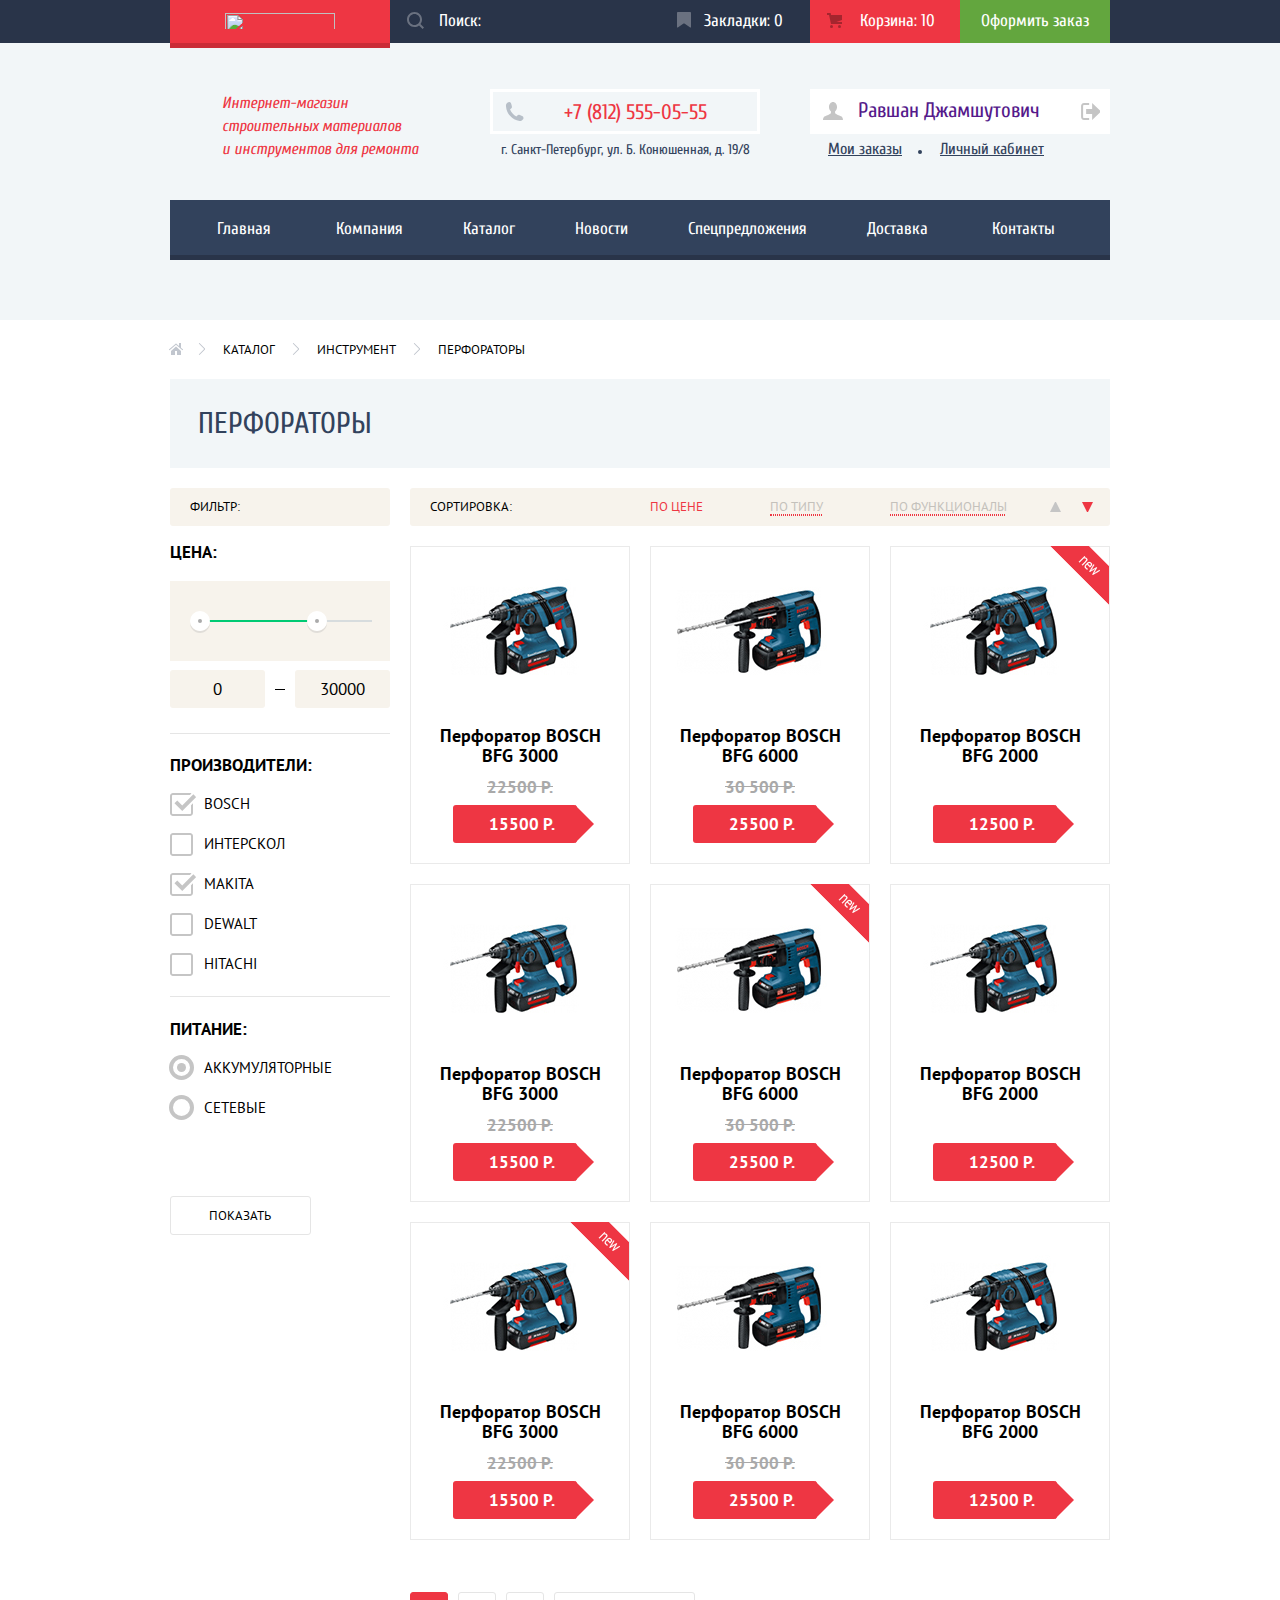
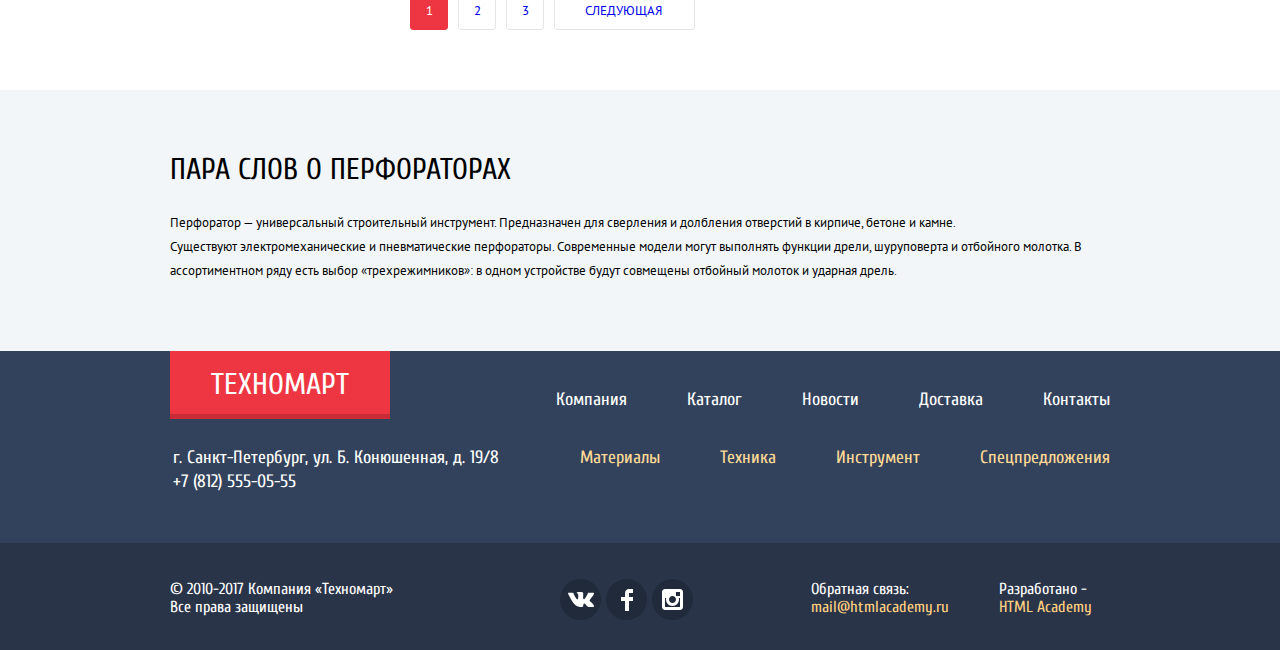
==== commit 4224d038: "Second attempt" ====
--- a/catalog.html
+++ b/catalog.html
@@ -6,13 +6,13 @@
     <link href="https://fonts.googleapis.com/css?family=Cuprum:400,700&amp;subset=cyrillic" rel="stylesheet">
     <link href="https://fonts.googleapis.com/css?family=PT+Sans:400,700&amp;subset=cyrillic" rel="stylesheet">
     <link href="css/normalize.css" rel="stylesheet">
-    <link href="css/style.css" rel="stylesheet">
+    <link href="css/style.min.css" rel="stylesheet">
   </head>
   <body>
    <header class="main-header catalog-header">
      <div class="header-top-wrapper">
        <div class="header-top container">
-         <a href="index.html" class="header-logo">Техномарт</a>
+         <a href="index.html" class="header-logo"><img src="img/technomart-logo.svg" width="110" height="18" alt=""></a>
          <form class="search">
            <input type="text" placeholder="Поиск:">
            <svg version="1.1" xmlns="http://www.w3.org/2000/svg" width="17px"
@@ -69,10 +69,10 @@
 
     <main class="catalog-page">      
       <ul class="breadcrumbs container">
-        <li><a href="index.html"><img src="img/icon-home.svg" alt=""></a></li>
-        <li><a href="catalog.html">Магазин</a></li>
+        <li><a href="index.html"><img src="img/icon-home.svg" width="15" height="12" alt=""></a></li>
+        <li><a href="catalog.html">Каталог</a></li>
         <li><a href="">Инструмент</a></li>
-        <li class="breadcrumbs-current">Перфораторы</li>
+        <li class="breadcrumbs-current"><a href="#">Перфораторы</a></li>
       </ul>
 
       <h1 class="page-title">Перфораторы</h1>
@@ -85,8 +85,11 @@
               <fieldset class="price-options">
                 <h3>Цена:</h3>         
                 <div class="price-range-wrapper">
-                    <div class="price-range-scale-bg"></div>
-                    <div class="price-range-scale"></div>
+                    <div class="price-range-scale-bg">
+                        <div class="price-range-scale"></div>
+                        <div class="range-scale-btn"></div>
+                        <div class="range-scale-btn range-scale-btn-right"></div>
+                    </div>
                 </div>
                 <div class="price-input-wrapper">
                     <input type="text" name="price-start" value="" placeholder="0">
@@ -100,7 +103,7 @@
                 <ul>
                   <li class="filter-option">
                     <input class="filter-input filter-input-checkbox" type="checkbox" name="manufacturer" value="Bosh" id="filter-bosh" checked>
-                    <label for="filter-bosh">Bosh</label>
+                    <label for="filter-bosh">Bosсh</label>
                   </li>
                   <li class="filter-option">
                     <input class="filter-input filter-input-checkbox" type="checkbox" name="manufacturer" value="interskol" id="filter-interskol">
@@ -178,8 +181,8 @@
                     <a href="#" class="catalog-button catalog-item-bookmark">В закладки</a>
                 </div>
                 <p class="catalog-item-vendor">Перфоратор BOSCH <br> BFG 3000</p>
-                <p class="catalog-item-price">22 500 Р.</p>
-                <p class="catalog-item-discount">15 500 Р.</p>
+                <p class="catalog-item-price">22500 Р.</p>
+                <p class="catalog-item-discount">15500 Р.</p>
               </li>
               <li class="catalog-item">
                 <figure class="catalog-item-image">
@@ -191,7 +194,7 @@
                 </div>
                 <p class="catalog-item-vendor">Перфоратор BOSCH <br> BFG 6000</p>
                 <p class="catalog-item-price">30 500 Р.</p>
-                <p class="catalog-item-discount">25 500 Р.</p>
+                <p class="catalog-item-discount">25500 Р.</p>
               </li>
               <li class="catalog-item new-item without-discount">
                 <figure class="catalog-item-image">
@@ -202,7 +205,7 @@
                     <a href="#" class="catalog-button catalog-item-bookmark">В закладки</a>
                 </div>
                 <p class="catalog-item-vendor">Перфоратор BOSCH <br> BFG 2000</p>
-                <p class="catalog-item-discount">12 500 Р.</p>
+                <p class="catalog-item-discount">12500 Р.</p>
               </li>
               <li class="catalog-item">
                 <figure class="catalog-item-image">
@@ -213,8 +216,8 @@
                     <a href="#" class="catalog-button catalog-item-bookmark">В закладки</a>
                 </div>
                 <p class="catalog-item-vendor">Перфоратор BOSCH <br> BFG 3000</p>
-                <p class="catalog-item-price">22 500 Р.</p>
-                <p class="catalog-item-discount">15 500 Р.</p>
+                <p class="catalog-item-price">22500 Р.</p>
+                <p class="catalog-item-discount">15500 Р.</p>
               </li>
               <li class="catalog-item new-item">
                 <figure class="catalog-item-image">
@@ -226,7 +229,7 @@
                 </div>
                 <p class="catalog-item-vendor">Перфоратор BOSCH <br> BFG 6000</p>
                 <p class="catalog-item-price">30 500 Р.</p>
-                <p class="catalog-item-discount">25 500 Р.</p>
+                <p class="catalog-item-discount">25500 Р.</p>
               </li>
               <li class="catalog-item without-discount">
                 <figure class="catalog-item-image">
@@ -237,7 +240,7 @@
                     <a href="#" class="catalog-button catalog-item-bookmark">В закладки</a>
                 </div>
                 <p class="catalog-item-vendor">Перфоратор BOSCH <br> BFG 2000</p>
-                <p class="catalog-item-discount">12 500 Р.</p>
+                <p class="catalog-item-discount">12500 Р.</p>
               </li>
               <li class="catalog-item new-item">
                 <figure class="catalog-item-image">
@@ -248,8 +251,8 @@
                     <a href="#" class="catalog-button catalog-item-bookmark">В закладки</a>
                 </div>
                 <p class="catalog-item-vendor">Перфоратор BOSCH <br> BFG 3000</p>
-                <p class="catalog-item-price">22 500 Р.</p>
-                <p class="catalog-item-discount">15 500 Р.</p>
+                <p class="catalog-item-price">22500 Р.</p>
+                <p class="catalog-item-discount">15500 Р.</p>
               </li>
               <li class="catalog-item">
                 <figure class="catalog-item-image">
@@ -261,7 +264,7 @@
                 </div>
                 <p class="catalog-item-vendor">Перфоратор BOSCH <br> BFG 6000</p>
                 <p class="catalog-item-price">30 500 Р.</p>
-                <p class="catalog-item-discount">25 500 Р.</p>
+                <p class="catalog-item-discount">25500 Р.</p>
               </li>
               <li class="catalog-item without-discount">
                 <figure class="catalog-item-image">
@@ -272,15 +275,17 @@
                     <a href="#" class="catalog-button catalog-item-bookmark">В закладки</a>
                 </div>
                 <p class="catalog-item-vendor">Перфоратор BOSCH <br> BFG 2000</p>
-                <p class="catalog-item-discount">12 500 Р.</p>
+                <p class="catalog-item-discount">12500 Р.</p>
               </li>
             </ul>
-            <ul class="pagination-list">
-              <li class="pagination-item pagination-item-current"><a>1</a></li>
-              <li class="pagination-item"><a href="#">2</a></li>
-              <li class="pagination-item"><a href="#">3</a></li>
-              <li class="pagination-item pagination-item-nextpage"><a href="#">Следующая</a></li>
-            </ul>
+            <div class="pagination">
+                <ul class="pagination-list">
+                  <li class="pagination-item pagination-item-current"><a>1</a></li>
+                  <li class="pagination-item"><a href="#">2</a></li>
+                  <li class="pagination-item"><a href="#">3</a></li>
+                </ul>
+                <a class="pagination-item pagination-item-nextpage" href="#">Следующая</a>
+            </div>
           </section>
       </div>
 
@@ -323,7 +328,7 @@
       </div>
       <div class="footer-bottom">
         <div class="container">
-            <p class="main-footer-copyright">© 2010-2019 Компания «Техномарт»<br>Все права защищены</p>
+            <p class="main-footer-copyright">© 2010-2017 Компания «Техномарт»<br>Все права защищены</p>
             <div class="footer-social">
               <ul>
                 <li><a class="social-button" href="#"><span class="visually-hidden">Вконтакте</span></a></li>
@@ -357,4 +362,3 @@
     
   </body>
 </html>
-
--- a/css/style.min.css
+++ b/css/style.min.css
@@ -0,0 +1 @@
+body{margin:0;padding:0;font-family:"Cuprum",Arial,sans-serif;font-size:13px;line-height:24px;font-weight:700;color:#000;background-color:#fff;background-position:top center;background-repeat:no-repeat}a{text-decoration:none}.offer-slider-item .slider-btn:hover,.popular-btn:hover,.about-contacts-wrapper .button:hover{background-color:#ca2c37}.offer-slider-item .slider-btn:active,.popular-btn:active,.about-contacts-wrapper .button:active{background-color:#ba2732}.visually-hidden{position:absolute;clip:rect(0 0 0 0);width:1px;height:1px;margin:-1px;border:0;padding:0;clip:rect(0 0 0 0);overflow:hidden}.main-header{background-color:#f2f6f8;margin-bottom:10px;padding-bottom:65px;width:100%;display:-webkit-box;display:-ms-flexbox;display:flex;-webkit-box-pack:justify;-ms-flex-pack:justify;justify-content:space-between;-webkit-box-align:center;-ms-flex-align:center;align-items:center;-webkit-box-orient:vertical;-webkit-box-direction:normal;-ms-flex-direction:column;flex-direction:column;font-size:17px;line-height:28px;font-weight:400}.container{width:940px;margin:0 auto;padding:0}.header-top-wrapper{min-height:42px;width:100%;background-color:#293449;margin-bottom:46px}.header-top{display:-webkit-box;display:-ms-flexbox;display:flex}.header-logo{width:220px;background-color:#ee3643;-webkit-box-shadow:#ca2c37 0 5px 0 0;box-shadow:#ca2c37 0 5px 0 0;padding:11px 50px 5px;font-family:"Cuprum",Arial,sans-serif;font-size:24px;line-height:26px;font-weight:700;color:#fff;margin:0;text-align:center;text-transform:uppercase;text-decoration:none}.header-logo:hover,.header-logo:active,.footer-logo:hover,.footer-logo:active{background-color:#ca2c37;-webkit-box-shadow:0 5px 0 0 #9a212a;box-shadow:0 5px 0 0 #9a212a}.search{position:relative;margin:0;padding:0}.search input{width:270px;color:#fff;background-color:#293449;border:none;-webkit-box-sizing:border-box;box-sizing:border-box;outline:none;padding:11px 0 12px 49px}.search input::-webkit-input-placeholder{color:#fff}.search input::-moz-placeholder{color:#fff}.search input:-moz-placeholder{color:#fff}.search input:-ms-input-placeholder{color:#fff}.search svg{position:absolute;top:12px;left:17px;opacity:.3;fill:#fff}.search:hover svg{opacity:1}.search input:focus{color:#000;background-color:#fff}.search input:focus ~ svg{fill:#ee3643;opacity:1}.bookmarks,.basket,.order{position:relative;font-family:"Cuprum",Arial,sans-serif;font-size:17px;line-height:18px;font-weight:400;min-width:150px;color:#fff;text-decoration:none;margin:0;padding-top:12px;padding-bottom:12px;-webkit-box-sizing:border-box;box-sizing:border-box}.bookmarks{padding-left:44px}.bookmarks:before{content:'';position:absolute;top:12px;left:17px;display:inline-block;width:14px;height:16px;background-image:url(../img/icon-bookmark.svg);opacity:.3}.bookmarks:hover:before{opacity:1}.basket:active,.bookmarks:active{color:#babbbd;background-color:#161d29}.basket:active,.bookmarks:active:before{opacity:.5}.basket{padding-left:50px}.basket:before{content:'';position:absolute;top:13px;left:17px;display:inline-block;width:15px;height:15px;background-image:url(../img/cart-icon.svg);opacity:.3}.basket:hover:before{opacity:1}.bookmarks-full{background-color:#ee3643}.basket-full{background-color:#ee3643}.order{-moz-flex:none;-ms-flex:none;-o-flex:none;-webkit-box-flex:0;flex:none;text-align:center;background-color:#63a63e}.order:hover{background-color:#5fbb2d}.order:active{background-color:#518534}.header-middle{display:-webkit-box;display:-ms-flexbox;display:flex;-webkit-box-pack:justify;-ms-flex-pack:justify;justify-content:space-between}.container-middle{width:300px;min-width:300px;display:-webkit-box;display:-ms-flexbox;display:flex;-webkit-box-orient:vertical;-webkit-box-direction:normal;-ms-flex-direction:column;flex-direction:column;margin-right:20px}.container-middle.contacts{padding-right:30px;-webkit-box-sizing:border-box;box-sizing:border-box}.header-logo-text{margin-top:3px;padding-left:52px;font-family:"Cuprum",Arial,sans-serif;font-size:16px;font-style:italic;line-height:23px;font-weight:400;color:#ee3643;text-decoration:none}header .phone-number{position:relative;width:100%;padding-top:10px;padding-bottom:8px;padding-left:20px;border:3px solid #fff;font-family:"Cuprum",Arial,sans-serif;font-size:21px;font-weight:400;line-height:21px;color:#ee3643;text-align:center;-webkit-box-sizing:border-box;box-sizing:border-box}header .phone-number:before{content:'';position:absolute;left:12px;width:19px;height:19px;background-image:url(../img/icon-phone.svg)}header .adress{margin:0;margin-top:4px;font-family:"Cuprum",Arial,sans-serif;font-size:14px;line-height:24px;font-weight:400;color:#32425c;text-decoration:none;text-align:center}.site-navigation,.user-navigation{list-style:none}.site-navigation{font-size:17px;line-height:17px;color:#fff;background-color:#32425c;-webkit-box-shadow:#293449 0 5px 0 0;box-shadow:#293449 0 5px 0 0;display:-webkit-box;display:-ms-flexbox;display:flex;width:940px;-ms-flex-wrap:wrap;flex-wrap:wrap;-webkit-box-pack:start;-ms-flex-pack:start;justify-content:start;margin:0;padding:0;margin-top:29px}.site-navigation a{color:#fff;display:block;margin:0;padding:20px 30px 18px;vertical-align:middle}.site-navigation li:first-child a{padding-right:35px;padding-left:47px}.site-navigation li:last-child a{padding-right:55px;padding-left:34px}.site-navigation a:hover,.site-navigation a:focus{background-color:#293449}.site-navigation a:active{color:#a8abaf;background-color:#1d2739}.user-navigation{display:-moz-flex;display:-ms-flex;display:-o-flex;display:-webkit-box;display:-ms-flexbox;display:flex;-ms-flex-line-pack:start;align-content:flex-start;width:300px;margin:0;margin-top:10px;padding:0;-webkit-box-sizing:border-box;-moz-box-sizing:border-box;box-sizing:border-box}.user-navigation .login-link a,.user-navigation .registration-link a{padding:10px 25px 11px 24px;font-size:21px;color:#000;line-height:21px;background-color:#fff;-webkit-box-sizing:border-box;-moz-box-sizing:border-box;box-sizing:border-box}.user-navigation .login-link{margin-left:auto}.user-navigation .registration-link{margin-left:10px;margin-right:-1px}.user-navigation .login-link a{position:relative;padding-right:26px;padding-left:47px}.user-navigation .login-link svg{position:absolute;top:14px;left:14px;fill:#c5c5c5}.user-navigation .registration-link a:hover,.user-navigation .login-link a:hover{color:#ee3643}.user-navigation .registration-link a:active,.user-navigation .login-link a:active{color:#cacaca}.user-navigation .login-link a:hover > svg{fill:#d6d9de}.catalog-header .user-navigation{margin-top:0}.user-navigation .profile-link{width:300px}.user-navigation .profile-link-wrapper{position:relative;margin:0;padding-bottom:0;background-color:#fff}.user-navigation .profile-link a.profile-name{position:relative;display:inline-block;padding-top:7px;padding-bottom:10px;padding-left:48px;font-size:21px;-webkit-box-sizing:border-box;box-sizing:border-box}.user-navigation .profile-link a.profile-name:before{content:'';position:absolute;top:13px;left:13px;display:inline-block;width:20px;height:18px;background-image:url(../img/icon-user.svg)}.user-navigation .profile-link a.exit-btn:before{position:absolute;top:14px;right:10px;content:'';display:inline-block;width:20px;height:17px;background-image:url(../img/icon-logout.svg)}.user-navigation .profile-link .profile-page-link{display:inline-block;margin-top:1px;font-size:16px;color:#32425c;text-decoration:underline}.user-navigation .profile-link .profile-page-link:first-of-type{margin-left:18px}.user-navigation .profile-link .profile-page-link:first-of-type:after{position:relative;content:'';display:inline-block;margin-right:14px;margin-left:16px;width:4px;height:4px;background-color:#32425c;border-radius:100%}.offer{margin-top:59px;padding:0;display:-moz-flex;display:-ms-flex;display:-o-flex;display:-webkit-box;display:-ms-flexbox;display:flex}.offer-item{position:relative;width:100%;margin-left:20px;margin-bottom:20px;padding:25px;padding-top:21px;padding-bottom:22px;background-color:#ffbf47;overflow:hidden}.offer .offer-item:first-child{margin-left:0}.offer-item.offer-tool{background-color:#3bbce3}.offer-item.offer-equipment{background-color:#dc91d8}.offer-item.offer-discount{background-color:#8ed78f}.offer-item.offer-material:after{content:'';position:absolute;top:31px;right:42px;display:inline-block;width:44px;height:65px;background-image:url(../img/icon-1.svg)}.new-item{position:relative}.new-item:before{content:'';position:absolute;top:-1px;right:0;width:59px;height:59px;background-image:url(../img/new-flag.png)}.offer-item.offer-tool:after{content:'';position:absolute;top:33px;right:28px;display:inline-block;width:75px;height:61px;background-image:url(../img/icon-2.svg)}.offer-item.offer-equipment:after{content:'';position:absolute;top:31px;right:31px;display:inline-block;width:78px;height:62px;background-image:url(../img/icon-3.svg)}.offer-item.offer-discount:after{content:'';position:absolute;top:26px;right:45px;display:inline-block;width:59px;height:72px;background-image:url(../img/icon-4.svg)}.offer-item.offer-delivery:after{content:'';position:absolute;top:32px;right:31px;display:inline-block;width:78px;height:63px;background-image:url(../img/icon-5.svg)}.offer-item .offer-item-type{margin:0;margin-bottom:12px;font-size:24px;font-weight:400;line-height:30px;color:#fff}.offer-item .offer-item-info{display:inline-block;padding-top:8px;padding-bottom:6px;width:135px;text-align:center;text-transform:uppercase;color:#fff;background-color:rgba(0,0,0,0.1);border-radius:3px}.offer-item .offer-item-info:hover{background-color:rgba(0,0,0,0.2)}.offer-item .offer-item-info:active{background-color:rgba(0,0,0,0.3)}.bottom-offer{display:-moz-flex;display:-ms-flex;display:-o-flex;display:-webkit-box;display:-ms-flexbox;display:flex;margin:0 auto;margin-bottom:53px;padding:0}.bottom-offer .offer-slider-block{position:relative;width:620px;margin-right:20px;padding:0;background-color:#623c33;-webkit-box-sizing:border-box;box-sizing:border-box}.bottom-offer .offer-slider-block .left-slider-btn{position:absolute;top:0;bottom:0;left:25px;display:inline-block;margin:auto;width:22px;height:40px;background:none;background-image:url(../img/icon-left.svg);border:none;z-index:2}.bottom-offer .offer-slider-block .right-slider-btn{position:absolute;top:0;bottom:0;right:25px;display:inline-block;margin:auto;width:22px;height:40px;background:none;background-image:url(../img/icon-right.svg);border:none;z-index:2}.offer-slider-block .offer-slider-radio{position:absolute;right:0;left:0;bottom:24px;margin:0 auto;width:40px;font-size:0;z-index:1}.offer-slider-block .offer-slider-radio input{display:none}.offer-slider-block .offer-slider-radio input:checked + label:after{content:'';position:absolute;top:0;bottom:0;right:0;left:0;margin:auto;display:inline-block;width:6px;height:6px;background-color:#ee3643;border-radius:100%}.offer-slider-block .offer-slider-radio label{position:relative;display:inline-block;margin-right:5px;margin-left:5px;width:10px;height:10px;background-color:#fff;border-radius:100%}.offer-slider-block .offer-slider-item{position:absolute;top:0;bottom:0;right:0;left:0;padding-left:25px;padding-top:24px;color:#fff}.offer-slider-block .offer-slider-drills{background-image:url(../img/worker-drill.jpg)}.offer-slider-block .offer-slider-perforators{display:none;background-image:url(../img/worker-perf.jpg)}.offer-slider-item .offer-slider-title{margin:0;padding:0;font-size:36px;font-weight:700;line-height:36px;text-transform:uppercase}.offer-slider-item .offer-slider-info{margin:0;font-size:18px;line-height:24px}.offer-slider-item .slider-btn{position:absolute;bottom:22px;display:inline-block;min-width:195px;padding:8px 0 6px;font-size:14px;color:#fff;text-align:center;text-transform:uppercase;background-color:#ee3643;border-radius:3px}.bottom-offer .offer-block{-webkit-box-flex:1;-ms-flex-positive:1;flex-grow:1}.bottom-offer .offer-item{margin-right:0;margin-left:0;padding-right:0;-webkit-box-sizing:border-box;box-sizing:border-box}.bottom-offer .offer-item:last-child{margin-bottom:0}.popular-header{display:-moz-flex;display:-ms-flex;display:-o-flex;display:-webkit-box;display:-ms-flexbox;display:flex;-ms-align-items:center;-webkit-box-align:center;-ms-flex-align:center;align-items:center;margin-bottom:21px;padding:30px;padding-top:25px;padding-bottom:25px;padding-right:24px;padding-left:28px;background-color:#f9f5f0}.popular-header h2{margin:0;margin-top:2px;padding:0;font-size:30px;font-weight:400;color:#32425c;line-height:30px;text-transform:uppercase}.popular-header a{margin-left:auto;padding-top:8px;padding-bottom:6px;min-width:253px;font-size:14px;text-align:center;text-transform:uppercase;color:#fff;background-color:#ee3643;border-radius:3px}.catalog-popular{display:-moz-flex;display:-ms-flex;display:-o-flex;display:-webkit-box;display:-ms-flexbox;display:flex;margin-bottom:20px;text-align:center;-ms-flex-wrap:wrap;-o-flex-wrap:wrap;flex-wrap:wrap;padding:0;list-style:none}.catalog-item{position:relative;width:220px;margin:0;margin-right:20px;padding:0;padding-bottom:20px;font-family:"PT Sans",Arial,sans-serif;border:1px solid #eaeaea;-webkit-box-sizing:border-box;box-sizing:border-box}.catalog-item .catalog-item-buttons{display:none}.catalog-item:hover{-webkit-box-shadow:0 10px 25px rgba(0,0,0,0.5);box-shadow:0 10px 25px rgba(0,0,0,0.5)}.catalog-item:hover > .catalog-item-image{opacity:0}.catalog-item:hover >.catalog-item-buttons{display:block}.catalog-item:last-child{margin-right:0}.catalog-item .catalog-item-buttons{position:absolute;top:46px;right:0;left:0}.catalog-item-buttons .catalog-item-buy{position:relative;display:block;width:135px;margin:auto;margin-bottom:10px;padding-top:8px;padding-bottom:3px;font-family:"Cuprum",Arial,sans-serif;font-size:14px;font-weight:400;color:#fff;text-transform:uppercase;background-color:#63a63e;border-radius:3px;-webkit-box-shadow:0 3px 0 #63a63e;box-shadow:0 3px 0 #367315}.catalog-item-buttons .catalog-item-buy:before{content:'';position:absolute;top:11px;left:12px;display:inline-block;width:15px;height:15px;background-image:url(../img/cart-icon.svg);opacity:.3}.catalog-item-buttons .catalog-item-buy:hover{background-color:#5fbb2d}.catalog-item-buttons .catalog-item-buy:active{background-color:#518534;-webkit-box-shadow:#518534;box-shadow:#518534}.catalog-item-buttons .catalog-item-buy:hover:before{opacity:1}.catalog-item-buttons .catalog-item-bookmark{display:block;width:135px;margin:auto;padding-top:5px;padding-bottom:3px;font-family:"Cuprum",Arial,sans-serif;font-size:14px;font-weight:400;text-transform:uppercase;color:#32425c;border:3px solid #63a63e;border-radius:3px;-webkit-box-sizing:border-box;box-sizing:border-box}.catalog-item-buttons .catalog-item-bookmark:hover{border:3px solid #32425c}.catalog-item-buttons .catalog-item-bookmark:active{opacity:.3}.catalog-item .catalog-item-image{margin:0}.catalog-item .catalog-item-vendor{margin:0;margin-top:1px;margin-bottom:9px;padding:0 20px;font-size:18px;line-height:20px}.catalog-item .catalog-item-price{font-size:17px;margin:0;margin-top:1px;margin-bottom:6px;color:#a9a9a9;text-decoration:line-through}.catalog-item .catalog-item-discount{position:relative;margin:0;margin-right:10px;padding-top:7px;padding-bottom:7px;padding-left:14px;display:inline-block;width:124px;font-size:17px;color:#fff;background-color:#ee3643;border-radius:3px;-webkit-box-sizing:border-box;box-sizing:border-box;text-align:center}.catalog-item .catalog-item-discount:after{content:'';position:absolute;top:0;right:-17px;width:0;height:0;border-top:19px solid transparent;border-left:19px solid #ee3643;border-bottom:19px solid transparent}.catalog-item.without-discount .catalog-item-discount{position:absolute;left:42px;bottom:20px;width:124px;margin:auto}.brands{display:-moz-flex;display:-ms-flex;display:-o-flex;display:-webkit-box;display:-ms-flexbox;display:flex;-ms-flex-wrap:wrap;-o-flex-wrap:wrap;flex-wrap:wrap;margin-bottom:65px;padding:0;list-style:none}.brands li{position:relative;-webkit-box-flex:1;-ms-flex-positive:1;flex-grow:1;margin-right:20px;margin-bottom:20px;min-width:220px;min-height:145px;border:1px solid #ebebeb;-webkit-box-sizing:border-box;box-sizing:border-box}.brands .brands-logo{position:absolute;top:0;bottom:0;right:0;left:0}.brands .brands-logo:hover{-webkit-box-shadow:0 10px 25px rgba(0,0,0,0.4);box-shadow:0 10px 25px rgba(0,0,0,0.4)}.brands .brands-logo:active{-webkit-box-shadow:0 4px 10px rgba(0,0,0,0.4);box-shadow:0 4px 10px rgba(0,0,0,0.4)}.brands .brands-logo:active > img{opacity:.3}.brands li:nth-child(4n){margin-right:0}.brands .brands-logo img{position:absolute;top:0;bottom:0;right:0;left:0;margin:auto;display:inline-block;width:179px;height:73px}.service{width:100%;margin-bottom:55px;min-height:522px;padding-top:66px;background-color:#f5f8fa;-webkit-box-sizing:border-box;box-sizing:border-box;overflow:hidden}.service .service-title{margin:0;padding:0;margin-bottom:26px;font-size:30px;font-weight:400;text-transform:uppercase;color:#32425c;line-height:30px}.service .service-title-info{max-width:400px;margin:0;margin-bottom:55px;font-family:"PT Sans",Arial,sans-serif;font-weight:400;line-height:24px}.service .service-columns{display:-moz-flex;display:-ms-flex;display:-o-flex;display:-webkit-box;display:-ms-flexbox;display:flex}.service .left-column{position:relative;min-width:240px;margin-right:80px}.service .left-column:after{content:'';position:absolute;top:-37px;right:0;display:inline-block;width:10px;height:272px;background-image:url(../img/service-shadow.png)}.service .left-column ul{padding:0}.service .left-column li{padding:0;list-style:none}.service .left-column a{display:inline-block;width:100%;padding-top:15px;padding-bottom:17px;padding-left:22px;font-size:21px;color:#fff;line-height:30px;background-color:#32425c;-webkit-box-sizing:border-box;box-sizing:border-box}.service .left-column a.service-list-active{color:#32425c;background-color:#fff}.service .right-column{-webkit-box-flex:1;-ms-flex-positive:1;flex-grow:1;margin-top:11px;padding:0;list-style:none}.service .right-column .service-details-block{position:relative}.service .right-column .service-details-delivery:after{content:'';position:absolute;top:26px;right:1px;display:inline-block;width:468px;height:261px;background-image:url(../img/service-icon-1.png);z-index:0}.service .right-column .service-details-title{margin:0;margin-bottom:25px;font-size:36px;font-weight:400;color:#32425c;text-transform:uppercase;line-height:36px}.service .right-column .service-details-info{position:relative;width:300px;margin:0;font-family:"PT Sans",Arial,sans-serif;font-size:13px;font-weight:400;line-height:24px;z-index:1}.service .right-column .service-details-warranty:after{content:'';position:absolute;top:25px;right:0;display:inline-block;width:389px;height:283px;background-image:url(../img/service-icon-2.png);z-index:0}.service .right-column .service-warrianty-info{width:390px}.service .service-details-block .service-btn{display:inline-block;width:195px;margin-top:26px;padding-top:8px;padding-bottom:6px;font-size:14px;font-weight:400;text-align:center;text-transform:uppercase;color:#fff;background-color:#ff5357;border-radius:3px}.service .right-column .service-details-credit:after{content:'';position:absolute;top:25px;right:0;display:inline-block;width:465px;height:285px;background-image:url(../img/service-icon-3.png);z-index:0}.service-details-hidden{display:none}.about-contacts-wrapper{display:-moz-flex;display:-ms-flex;display:-o-flex;display:-webkit-box;display:-ms-flexbox;display:flex}.about-contacts-wrapper h2{margin-bottom:26px;font-size:30px;font-weight:400;line-height:30px;text-transform:uppercase}.about-contacts-wrapper p{max-width:540px;margin:0;margin-bottom:24px;font-family:"PT Sans",Arial,sans-serif;font-size:13px;font-weight:400;line-height:24px}.about-contacts-wrapper ul{padding:0}.about-contacts-wrapper li{position:relative;margin-bottom:20px;padding-left:36px;font-size:18px;font-weight:400;line-height:20px;list-style:none}.about-contacts-wrapper li:before{content:'';position:absolute;top:9px;left:0;display:inline-block;width:25px;height:2px;background-color:#ee3643}.about-contacts-wrapper li:last-of-type{margin:0;margin-bottom:36px}.about-contacts-wrapper button,.about-contacts-wrapper a.button{display:inline-block;min-width:220px;margin:0;padding-top:11px;padding-bottom:9px;font-size:14px;color:#fff;line-height:18px;text-align:center;text-transform:uppercase;background-color:#ee3643;border:none;border-radius:2px}.about-companies{width:100%;margin-right:30px}.about-companies p:last-of-type{margin-bottom:21px}.about-contacts-wrapper .contacts{width:300px;margin:0;padding:0;-webkit-box-sizing:border-box;box-sizing:border-box}.about-contacts-wrapper .contacts p{max-width:190px;margin-bottom:31px}.about-contacts-wrapper .contacts button{width:100%;margin-top:32px}.footer{margin-top:86px;font-size:18px;font-weight:400;color:#fff;background-color:#32425c}.footer.catalog-footer{margin-top:0}.footer-top,.footer-middle,.footer-bottom .container{display:-moz-flex;display:-ms-flex;display:-o-flex;display:-webkit-box;display:-ms-flexbox;display:flex}.footer-logo{display:block;min-width:220px;max-height:66px;padding-top:19px;padding-bottom:14px;text-align:center;background-color:#ee3643;-webkit-box-shadow:#ca2c37 0 5px 0 0;box-shadow:#ca2c37 0 5px 0 0;font-family:"Cuprum",Arial,sans-serif;font-size:30px;font-weight:400;line-height:30px;color:#fff;text-decoration:none;text-transform:uppercase;-webkit-box-sizing:border-box;box-sizing:border-box}.footer-top{margin-bottom:14px}.footer-middle{margin-bottom:31px}.footer-middle .footer-contacts{padding-left:3px}.footer-site-navigation{padding:0;padding-bottom:2px;margin:0;display:-moz-flex;display:-ms-flex;display:-o-flex;display:-webkit-box;display:-ms-flexbox;display:flex;margin-left:auto;-ms-align-items:flex-end;-webkit-box-align:end;-ms-flex-align:end;align-items:flex-end}.footer-site-navigation li,.footer-site-navigation-goods li{margin-left:60px;list-style:none}.footer-site-navigation li:first-child,.footer-site-navigation-goods li:first-child{margin-left:0}.footer-site-navigation li a,.footer-site-navigation-goods li a{font-size:18px;font-weight:400;color:#fff}.footer-site-navigation li a:hover,.footer-site-navigation-goods li a:hover{text-decoration:underline}.footer-site-navigation li a:active,.footer-site-navigation-goods li a:active{text-decoration:none;opacity:.5}.footer-site-navigation-goods{display:-moz-flex;display:-ms-flex;display:-o-flex;display:-webkit-box;display:-ms-flexbox;display:flex;margin-left:auto}.footer-site-navigation-goods li a{color:#ffda96}.footer-bottom{padding-top:21px;padding-bottom:18px;font-size:16px;line-height:18px;background-color:#293449}.footer-bottom a{color:#ffd180}.footer-bottom ul{display:-moz-flex;display:-ms-flex;display:-o-flex;display:-webkit-box;display:-ms-flexbox;display:flex;-webkit-box-pack:justify;-ms-flex-pack:justify;justify-content:space-between;margin:0;margin-left:49px;padding:0}.footer-bottom li{margin:0;margin-top:3px;margin-right:5px;list-style:none}.footer-bottom li a{display:inline-block;width:41px;height:41px;background-color:#212a3a;background-image:url(../img/vk-icon.svg);background-repeat:no-repeat;background-position:center center;border-radius:100%}.footer-bottom li a:hover,.footer-bottom li a:active{background-color:#ee3643}.footer-bottom li:nth-of-type(2) a{background-image:url(../img/fb-icon.svg)}.footer-bottom li:nth-of-type(3) a{background-image:url(../img/insta-icon.svg)}.footer-bottom li:last-of-type{margin-right:0;-webkit-box-flex:1px;-ms-flex-positive:1px;flex-grow:1px}.footer-social{padding-top:4px;margin:auto}.footer-feedback{width:140px;margin-right:19px}.footer-bottom .footer-copyright{width:140px;padding-right:0;padding-left:29px;-webkit-box-sizing:border-box;-moz-box-sizing:border-box;box-sizing:border-box}.footer-bottom .footer-copyright a:hover,.footer-bottom .footer-feedback a:hover{text-decoration:underline}.footer-bottom .footer-copyright a:active,.footer-bottom .footer-feedback a:active{color:#ee3643;text-decoration:none}.footer-copyright{padding-right:18px}.letter{position:fixed;bottom:200px;right:0;left:0;display:block;width:620px;margin:auto;padding-top:31px;padding-right:80px;padding-left:80px;background-color:#fff;border-top:7px solid #ff5357;-webkit-box-shadow:0 20px 40px rgba(0,0,0,0.75);box-shadow:0 20px 40px rgba(0,0,0,0.75);-webkit-box-sizing:border-box;box-sizing:border-box;z-index:10;display:none}.letter label{font-size:18px;font-weight:400}.letter .letter-form-wrapper{display:-moz-flex;display:-ms-flex;display:-o-flex;display:-webkit-box;display:-ms-flexbox;display:flex}.letter .letter-form-wrapper .letter-item{width:50%;margin-bottom:0;-webkit-box-flex:1px;-ms-flex-positive:1px;flex-grow:1px}.letter .letter-form-wrapper .letter-item:nth-of-type(1){margin-right:20px}.letter .letter-form-wrapper .letter-item:nth-of-type(3){width:100%}.letter .letter-form-wrapper input{width:100%;padding:10px;padding-left:14px;margin-top:5px;margin-bottom:5px;border:2px solid #dee3e4;border-radius:3px;-webkit-box-sizing:border-box;box-sizing:border-box}.letter textarea{width:100%;margin:0;margin-top:5px;margin-bottom:16px;padding:10px;padding-left:14px;min-height:114px;border:2px solid #dee3e4;border-radius:3px;-webkit-box-sizing:border-box;box-sizing:border-box}.letter .letter-form-wrapper input::-webkit-input-placeholder{font-family:"PT Sans",Arial,sans-serif;color:#a9a9a9}.letter .letter-form-wrapper input::-moz-placeholder{font-family:"PT Sans",Arial,sans-serif;color:#a9a9a9}.letter .letter-form-wrapper input:-moz-placeholder{font-family:"PT Sans",Arial,sans-serif;color:#a9a9a9}.letter .letter-form-wrapper input:-ms-input-placeholder{font-family:"PT Sans",Arial,sans-serif;color:#a9a9a9}.letter textarea::-webkit-input-placeholder{font-family:"PT Sans",Arial,sans-serif;color:#a9a9a9}.letter textarea::-moz-placeholder{font-family:"PT Sans",Arial,sans-serif;color:#a9a9a9}.letter textarea:-moz-placeholder{font-family:"PT Sans",Arial,sans-serif;color:#a9a9a9}.letter textarea:-ms-input-placeholder{font-family:"PT Sans",Arial,sans-serif;color:#a9a9a9}.letter .letter-button-wrapper{margin-right:-80px;margin-left:-80px;background-color:#f4f4f4;text-align:center;padding:37px 80px}.letter .letter-button-wrapper button{width:100%;padding-top:12px;padding-bottom:10px;font-size:14px;background-color:#ee3643;border:none;border-radius:3px;color:#fff;text-transform:uppercase}.modal-close{position:absolute;top:10px;right:10px;width:21px;height:21px;background:none;border:none}.modal-close:before,.modal-close:after{content:'';position:absolute;top:8px;right:-4px;display:inline-block;width:26px;height:4px;background-color:#ee3643}.modal-close:before{-webkit-transform:rotate(45deg);-ms-transform:rotate(45deg);transform:rotate(45deg)}.modal-close:after{-webkit-transform:rotate(-45deg);-ms-transform:rotate(-45deg);transform:rotate(-45deg)}.map-big{position:fixed;top:150px;right:0;left:0;display:block;margin:0 auto;padding:0;width:940px;line-height:0;-webkit-box-shadow:0 0 16px rgba(0,0,0,0.5);box-shadow:0 0 16px rgba(0,0,0,0.5);z-index:10;display:none}.modal-login{display:none}.breadcrumbs{display:-moz-flex;display:-ms-flex;display:-o-flex;display:-webkit-box;display:-ms-flexbox;display:flex;margin-top:18px;margin-bottom:17px;padding:0;font-family:"PT Sans",Arial,sans-serif;color:#a9a9a9;font-weight:400;text-transform:uppercase;list-style:none}.breadcrumbs li{margin-right:20px;margin-left:-2px}.breadcrumbs li.breadcrumbs-current a{pointer-events:none;cursor:default}.breadcrumbs li:first-child:after{margin-left:15px}.breadcrumbs li a{color:#000}.breadcrumbs li a img{position:relative;top:1px}.breadcrumbs li:after{content:'';position:relative;top:1px;display:inline-block;margin-left:17px;width:7px;height:12px;background-image:url(../img/icon-right-small.svg)}.breadcrumbs li.breadcrumbs-current:after{display:none}.breadcrumbs li.breadcrumbs-current{color:#000}.catalog-page .page-title{max-width:940px;margin:auto;margin-bottom:20px;padding-top:33px;padding-bottom:32px;padding-left:28px;font-size:30px;font-weight:400;color:#32425c;text-transform:uppercase;background-color:#f2f6f8;-webkit-box-sizing:border-box;box-sizing:border-box}.catalog-page .filters{min-width:220px;margin-right:20px}.catalog-content-wrapper{display:-moz-flex;display:-ms-flex;display:-o-flex;display:-webkit-box;display:-ms-flexbox;display:flex;font-family:"PT Sans",Arial,sans-serif}.catalog-page .filters h2{margin:0;margin-bottom:14px;padding-top:7px;padding-bottom:7px;padding-left:20px;font-size:13px;font-weight:400;text-transform:uppercase;background-color:#f7f3ec;border-radius:3px}.catalog-page .filters fieldset{margin:0;padding:0;border:none}.catalog-page .filters h3{margin:0;margin-bottom:15px;font-size:17px;text-transform:uppercase}.catalog-page .filters ul{margin:0;padding:0;list-style:none}.catalog-page .filters li{margin-bottom:15px}.catalog-page .filters input[type="checkbox"]{display:none}.catalog-page .filters label{position:relative;padding-left:34px;font-size:15px;font-weight:400;text-transform:uppercase}.catalog-page .filters input[type="checkbox"] + label:before{position:absolute;top:-1px;left:0;content:'';display:inline-block;width:26px;height:23px;background-image:url(../img/checkbox-off.svg);background-repeat:no-repeat;background-position:0 0}.catalog-page .filters input[type="checkbox"]:checked + label:before{background-image:url(../img/checkbox-on.svg)}.catalog-page .filters input[type="radio"] + label:before{position:absolute;top:-3px;left:-1px;content:'';display:inline-block;width:25px;height:25px;border:4px solid #c5c5c5;border-radius:100%;-webkit-box-sizing:border-box;box-sizing:border-box}.catalog-page .filters input[type="radio"]:checked + label:after{content:'';position:absolute;top:5px;left:7px;display:inline-block;width:9px;height:9px;background-color:#c5c5c5;border-radius:100%}.catalog-page .filters .price-options{margin-bottom:19px;padding-bottom:25px;border-bottom:1px solid #e5e5e5}.filters .price-options h3{margin-bottom:17px}.catalog-page .filters .price-range-wrapper{margin-bottom:9px;position:relative;padding-top:39px;padding-right:20px;padding-left:20px;width:220px;height:80px;max-height:80px;background-color:#f7f3ec;-webkit-box-sizing:border-box;box-sizing:border-box}.filters .price-range-wrapper .price-range-scale-bg{position:relative;top:0;bottom:0;right:0;left:2px;margin:auto;width:180px;height:2px;background-color:#d7dcde}.filters .price-range-wrapper .price-range-scale{position:absolute;top:0;bottom:0;left:0;margin:auto;width:120px;height:2px;background-color:#00ca74}.filters .price-range-wrapper .range-scale-btn{content:'';position:absolute;left:-2px;top:-9px;display:inline-block;width:20px;height:22px;background-image:url(../img/filter-button.svg);cursor:pointer}.filters .price-range-wrapper .range-scale-btn-right{left:auto;right:45px}.catalog-page .filters .price-input-wrapper{display:-moz-flex;display:-ms-flex;display:-o-flex;display:-webkit-box;display:-ms-flexbox;display:flex;-webkit-box-pack:justify;-ms-flex-pack:justify;justify-content:space-between}.filters .price-input-wrapper input{position:relative;max-width:95px;padding-top:3px;min-height:38px;font-size:17px;text-align:center;background-color:#f7f3ec;border:none;border-radius:3px;-webkit-box-sizing:border-box;box-sizing:border-box}.filters .price-input-wrapper input::-webkit-input-placeholder{font-size:17px;color:#000}.filters .price-input-wrapper input::-moz-placeholder{font-size:17px;color:#000}.filters .price-input-wrapper input:-moz-placeholder{font-size:17px;color:#000}.filters .price-input-wrapper input:-ms-input-placeholder{font-size:17px;color:#000}.filters .price-input-wrapper span{display:block;width:10px;margin-top:19px;height:1px;background-color:#000}.catalog-page .filters .manufactures{margin-bottom:20px;padding-bottom:4px;border-bottom:1px solid #e5e5e5}.catalog-page .filters .filter-button{display:inline-block;margin-top:60px;font-weight:400;text-transform:uppercase;background:none;border:1px solid #e5e5e5;border-radius:3px;padding:12px 39px 10px 38px}.sorting-catalog{display:-moz-flex;display:-ms-flex;display:-o-flex;display:-webkit-box;display:-ms-flexbox;display:flex;margin:0;margin-bottom:20px;padding-top:7px;padding-bottom:7px;padding-left:20px;font-size:13px;font-weight:400;text-transform:uppercase;background-color:#f7f3ec;border-radius:3px}.sorting-catalog h3{width:220px;margin:0;font-size:13px;font-weight:400;text-transform:uppercase}.sorting-catalog ul{display:-moz-flex;display:-ms-flex;display:-o-flex;display:-webkit-box;display:-ms-flexbox;display:flex;margin:0;padding:0;list-style:none}.sorting-catalog input{display:none}.sorting-catalog .sorting-by-type{width:380px;margin-right:20px;padding-right:23px;-webkit-box-pack:justify;-ms-flex-pack:justify;justify-content:space-between;-webkit-box-sizing:border-box;box-sizing:border-box}.sorting-catalog .sorting-by-type input + label{position:relative;padding:0;color:#c4c1bb}.sorting-catalog .sorting-by-type input + label:before{content:'';position:absolute;bottom:-1px;display:inline-block;width:98%;border:1px dotted #ee3643;border-left:none;border-right:none;opacity:1}.sorting-catalog .sorting-by-type input + label:hover{color:#000}.sorting-catalog .sorting-by-type input + label:hover:before{border:none;height:1px;background-color:#ee3643}.sorting-catalog .sorting-by-type input:checked + label{color:#ee3643}.sorting-catalog .sorting-by-type input:checked + label:before{display:none}.sorting-catalog .sorting-by-less-more{position:relative;top:1px;width:60px}.sorting-catalog .sorting-by-less-more li:first-of-type{margin-right:21px}.sorting-catalog .sorting-by-less-more input.more-btn + label:before{content:'';display:inline-block;width:1px;height:0;border-left:5px solid transparent;border-right:5px solid transparent;border-bottom:10px solid #c5c5c5}.sorting-catalog .sorting-by-less-more input.less-btn + label:before{content:'';display:inline-block;width:1px;height:0;border-left:5px solid transparent;border-right:5px solid transparent;border-top:10px solid #c5c5c5}.sorting-catalog .sorting-by-less-more input:hover.less-btn + label:before{border-top:10px solid #000}.sorting-catalog .sorting-by-less-more input:hover.more-btn + label:before{border-bottom:10px solid #000}.sorting-catalog .sorting-by-less-more input:checked.less-btn + label:before{border-top:10px solid #ee3643}.sorting-catalog .sorting-by-less-more input:checked.more-btn + label:before{border-bottom:10px solid #ee3643}.catalog-list{display:-moz-flex;display:-ms-flex;display:-o-flex;display:-webkit-box;display:-ms-flexbox;display:flex;-ms-flex-wrap:wrap;-o-flex-wrap:wrap;flex-wrap:wrap;-webkit-box-flex:1;-ms-flex-positive:1;flex-grow:1;margin-bottom:32px;padding:0;list-style:none;text-align:center}.catalog-list .catalog-item{margin-bottom:20px}.catalog-list .catalog-item:nth-of-type(3n){margin-right:0}.catalog-content-wrapper .pagination-list{display:-moz-flex;display:-ms-flex;display:-o-flex;display:-webkit-box;display:-ms-flexbox;display:flex;margin:0;padding:0;list-style:none}.catalog-content-wrapper .pagination-item-nextpage,.catalog-content-wrapper .pagination-item a{display:inline-block;margin-right:10px;padding:6px;padding-right:14px;padding-left:15px;font-weight:400;border:1px solid #e5e5e5;border-radius:3px}.catalog-content-wrapper .pagination{display:-webkit-flex;display:-moz-flex;display:-ms-flex;display:-o-flex;display:flex}.catalog-content-wrapper .pagination-item-nextpage{padding-right:32px;padding-left:30px;text-transform:uppercase}.catalog-content-wrapper .pagination-item-nextpage:hover,.catalog-content-wrapper .pagination-item a:hover{border:1px solid #bdc6ca}.catalog-content-wrapper .pagination-item-nextpage:active,.catalog-content-wrapper .pagination-item a:active{color:#000;border:1px solid #ee3643}.catalog-content-wrapper .pagination-item-current a{color:#fff;background-color:#ee3643;border:1px solid #ee3643;pointer-events:none;cursor:default}.about-perforators{margin:0;margin-top:60px;padding-top:68px;padding-bottom:68px;background-color:#f2f6f8}.about-perforators h2{margin:0;margin-bottom:29px;padding:0;font-size:30px;font-weight:400;text-transform:uppercase}.about-perforators p{margin:0;font-family:"PT Sans",Arial,sans-serif;font-size:13px;font-weight:400;line-height:24px}.basket-added{display:none}.basket-added .basket-added-wrapper{position:fixed;top:200px;right:0;left:0;width:620px;margin:auto;background-color:#fff;border-top:7px solid #ee3643;-webkit-box-shadow:0 20px 40px rgba(0,0,0,0.75);box-shadow:0 20px 40px rgba(0,0,0,0.75)}.basket-added .basket-added-wrapper p{position:relative;margin-top:68px;margin-bottom:71px;padding-left:56px;font-size:30px;font-weight:400;text-align:center}.basket-added .basket-added-wrapper p:before{content:'';position:absolute;top:-20px;left:80px;display:inline-block;width:66px;height:66px;background-image:url(../img/form-1.svg)}.basket-added-button-wrapper{display:-moz-flex;display:-ms-flex;display:-o-flex;display:-webkit-box;display:-ms-flexbox;display:flex;padding:37px 80px;background-color:#f1f1f1}.basket-added-button-wrapper .button{width:100%}.basket-added-button-wrapper .button:first-child{margin-right:20px}.basket-added-button-wrapper a.button{padding-top:8px;padding-bottom:6px;font-size:14px;font-weight:400;text-align:center;text-transform:uppercase;color:#fff;background-color:#ee3643;border:none}.basket-added-button-wrapper button.button{text-transform:uppercase;background-color:#fff;border:none}.modal-show{display:block}@media screen and (-ms-high-contrast: active),(-ms-high-contrast: none){.main-navigation .site-navigation{display:block;font-size:0;text-align:center}.main-navigation .site-navigation li{display:inline-block;width:auto;font-size:17px}.main-navigation .site-navigation li a{padding-right:30px;padding-left:30px}.catalog-list{display:block;font-size:0}.catalog-item{display:inline-block;vertical-align:top;min-height:322px}}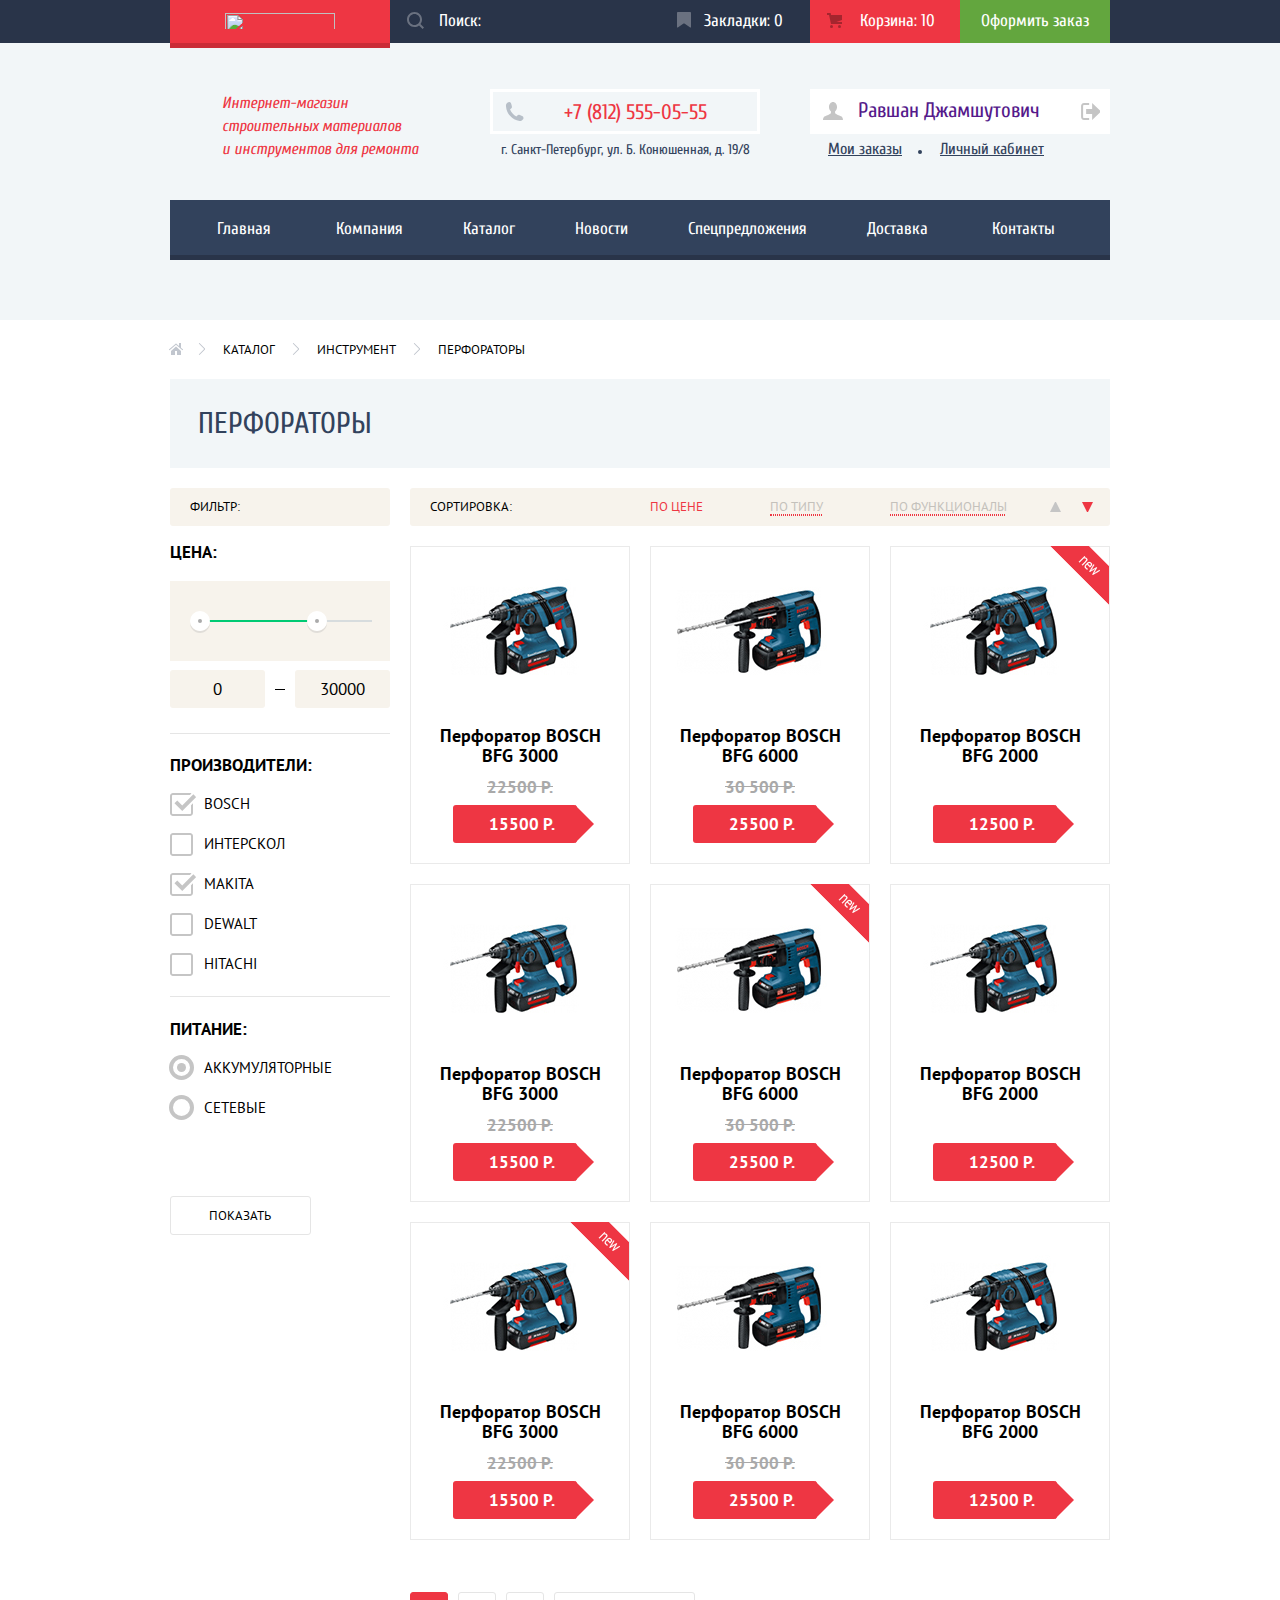
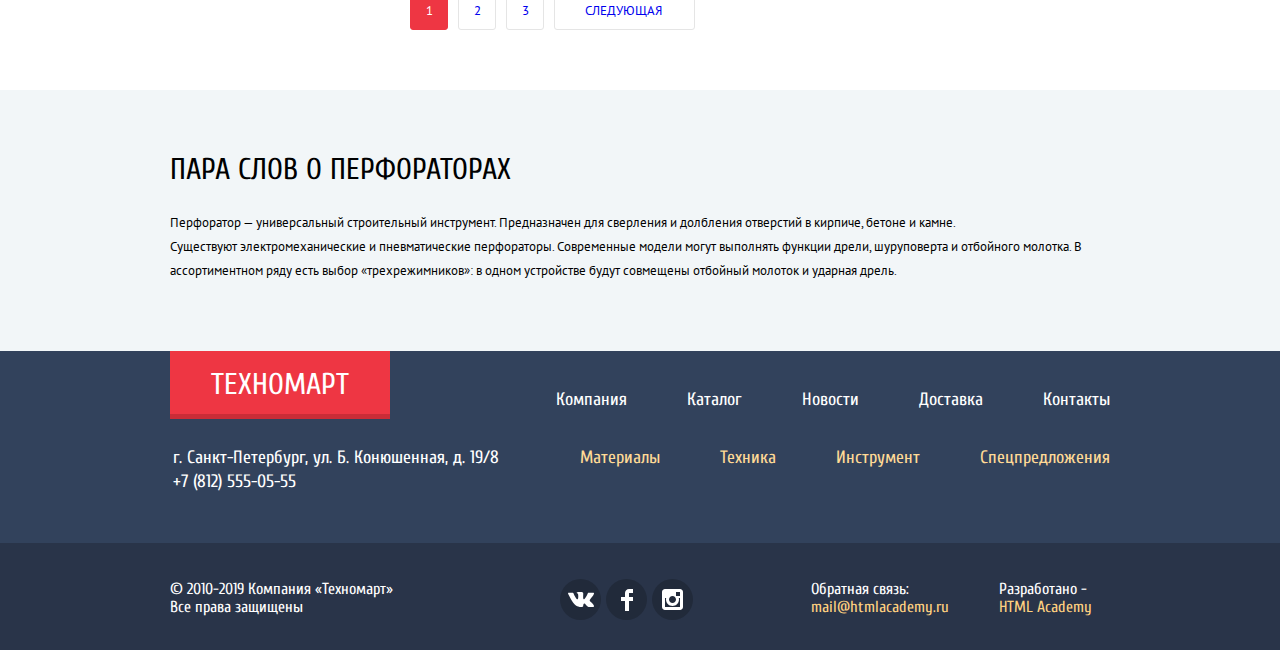
==== commit accff091: "Update catalog.html" ====
--- a/catalog.html
+++ b/catalog.html
@@ -328,7 +328,7 @@
       </div>
       <div class="footer-bottom">
         <div class="container">
-            <p class="main-footer-copyright">© 2010-2017 Компания «Техномарт»<br>Все права защищены</p>
+            <p class="main-footer-copyright">© 2010-2019 Компания «Техномарт»<br>Все права защищены</p>
             <div class="footer-social">
               <ul>
                 <li><a class="social-button" href="#"><span class="visually-hidden">Вконтакте</span></a></li>
